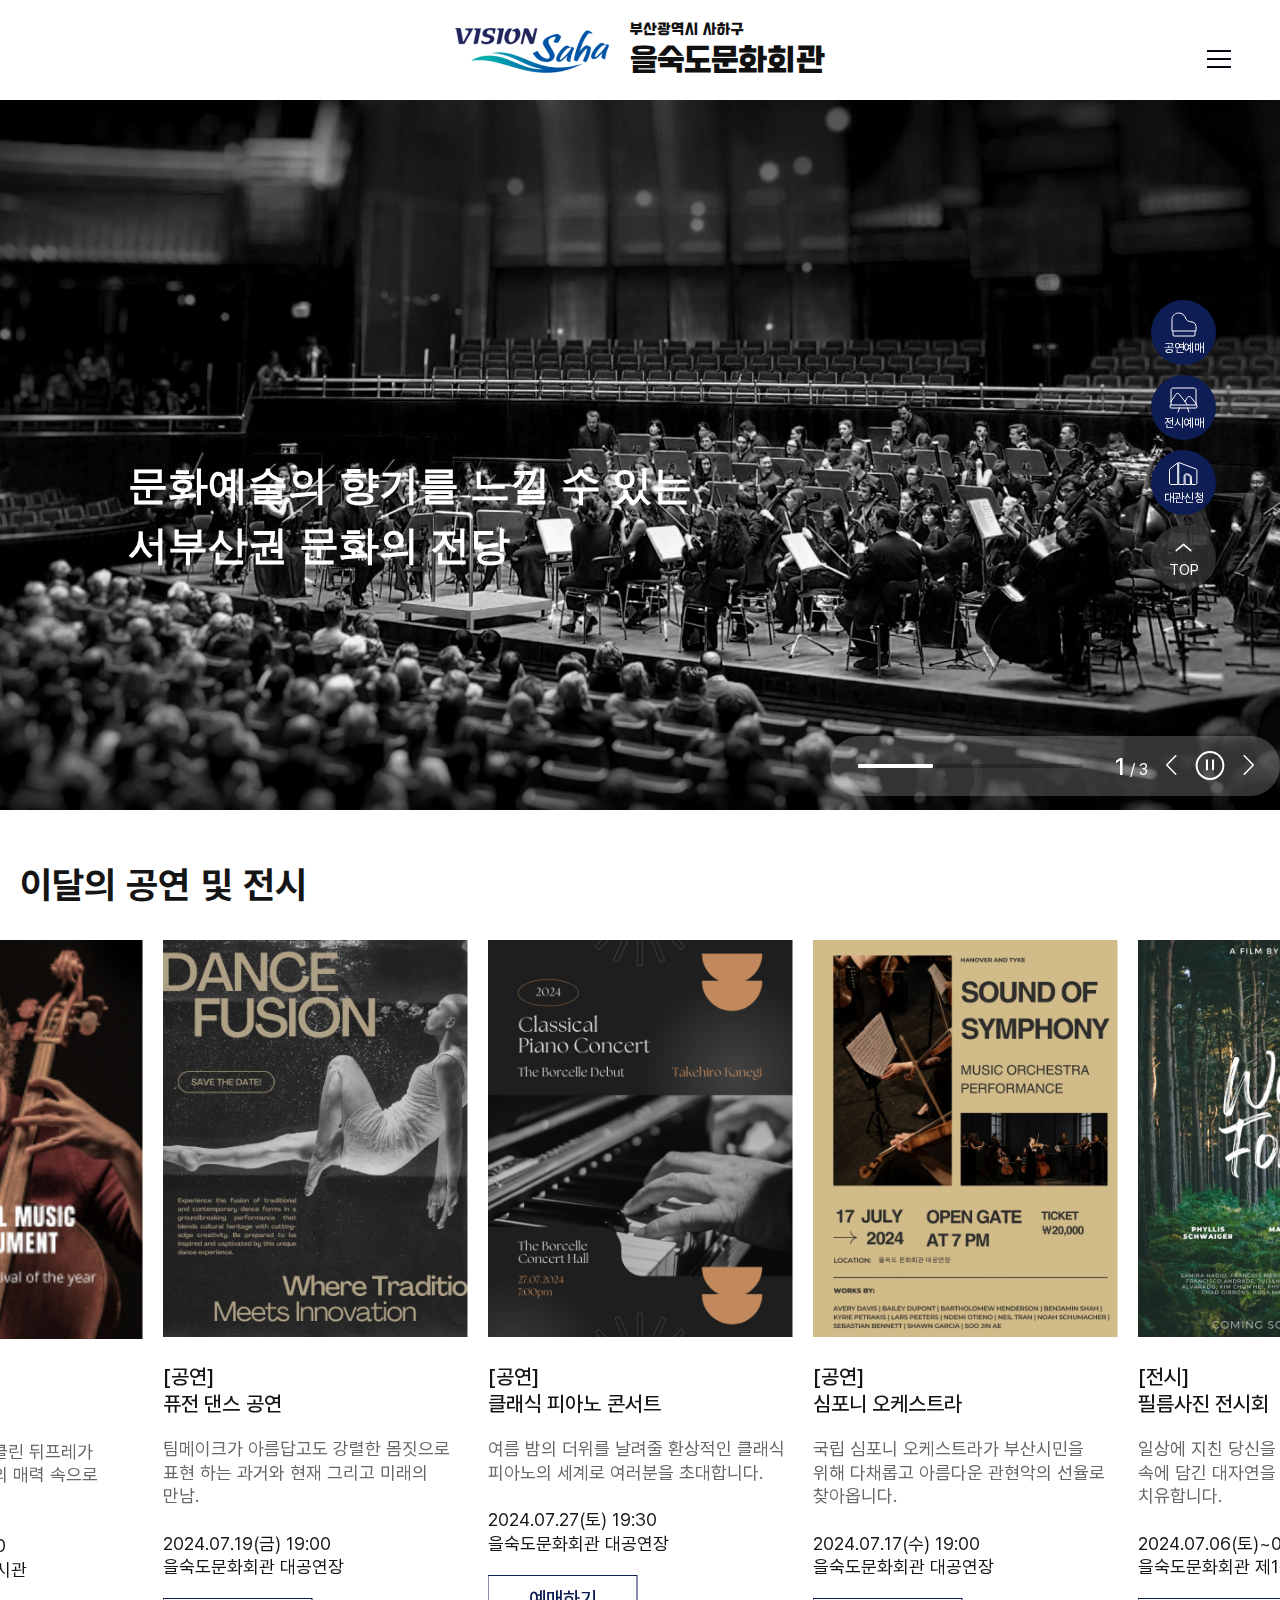
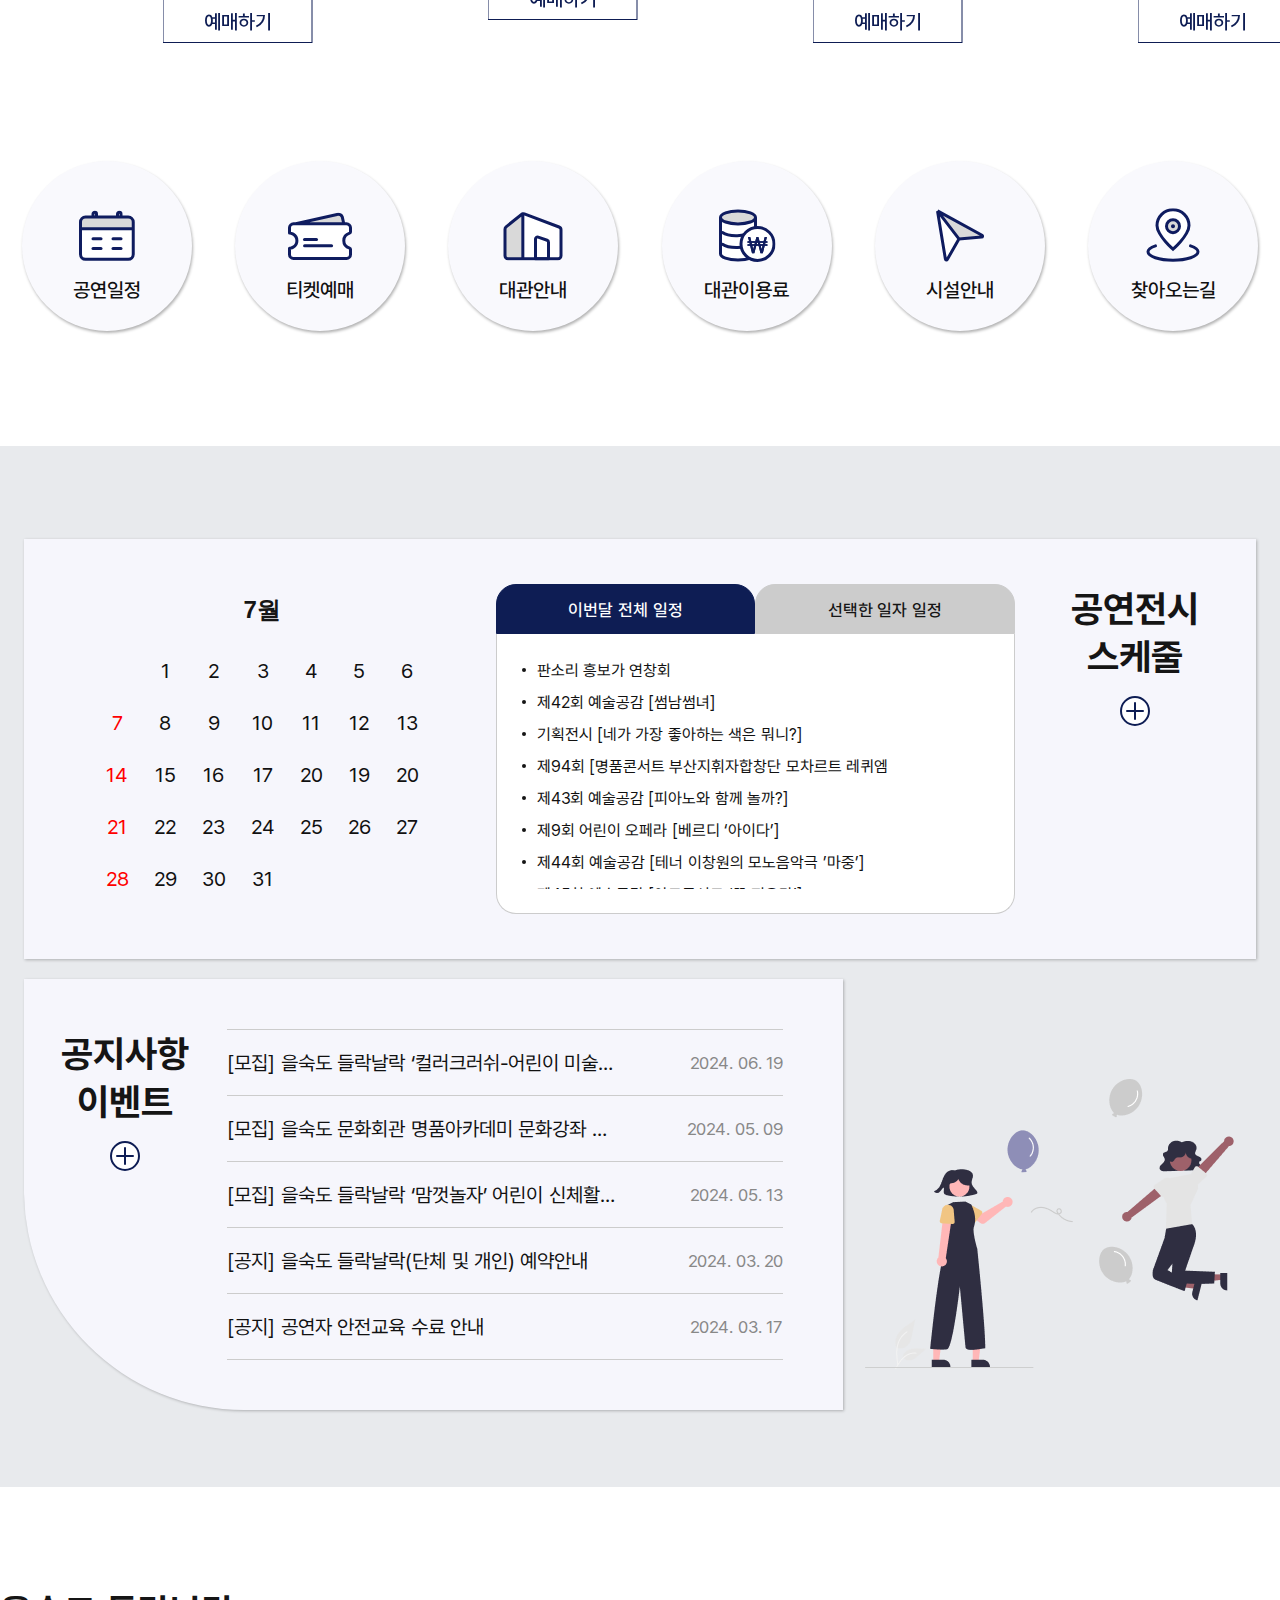
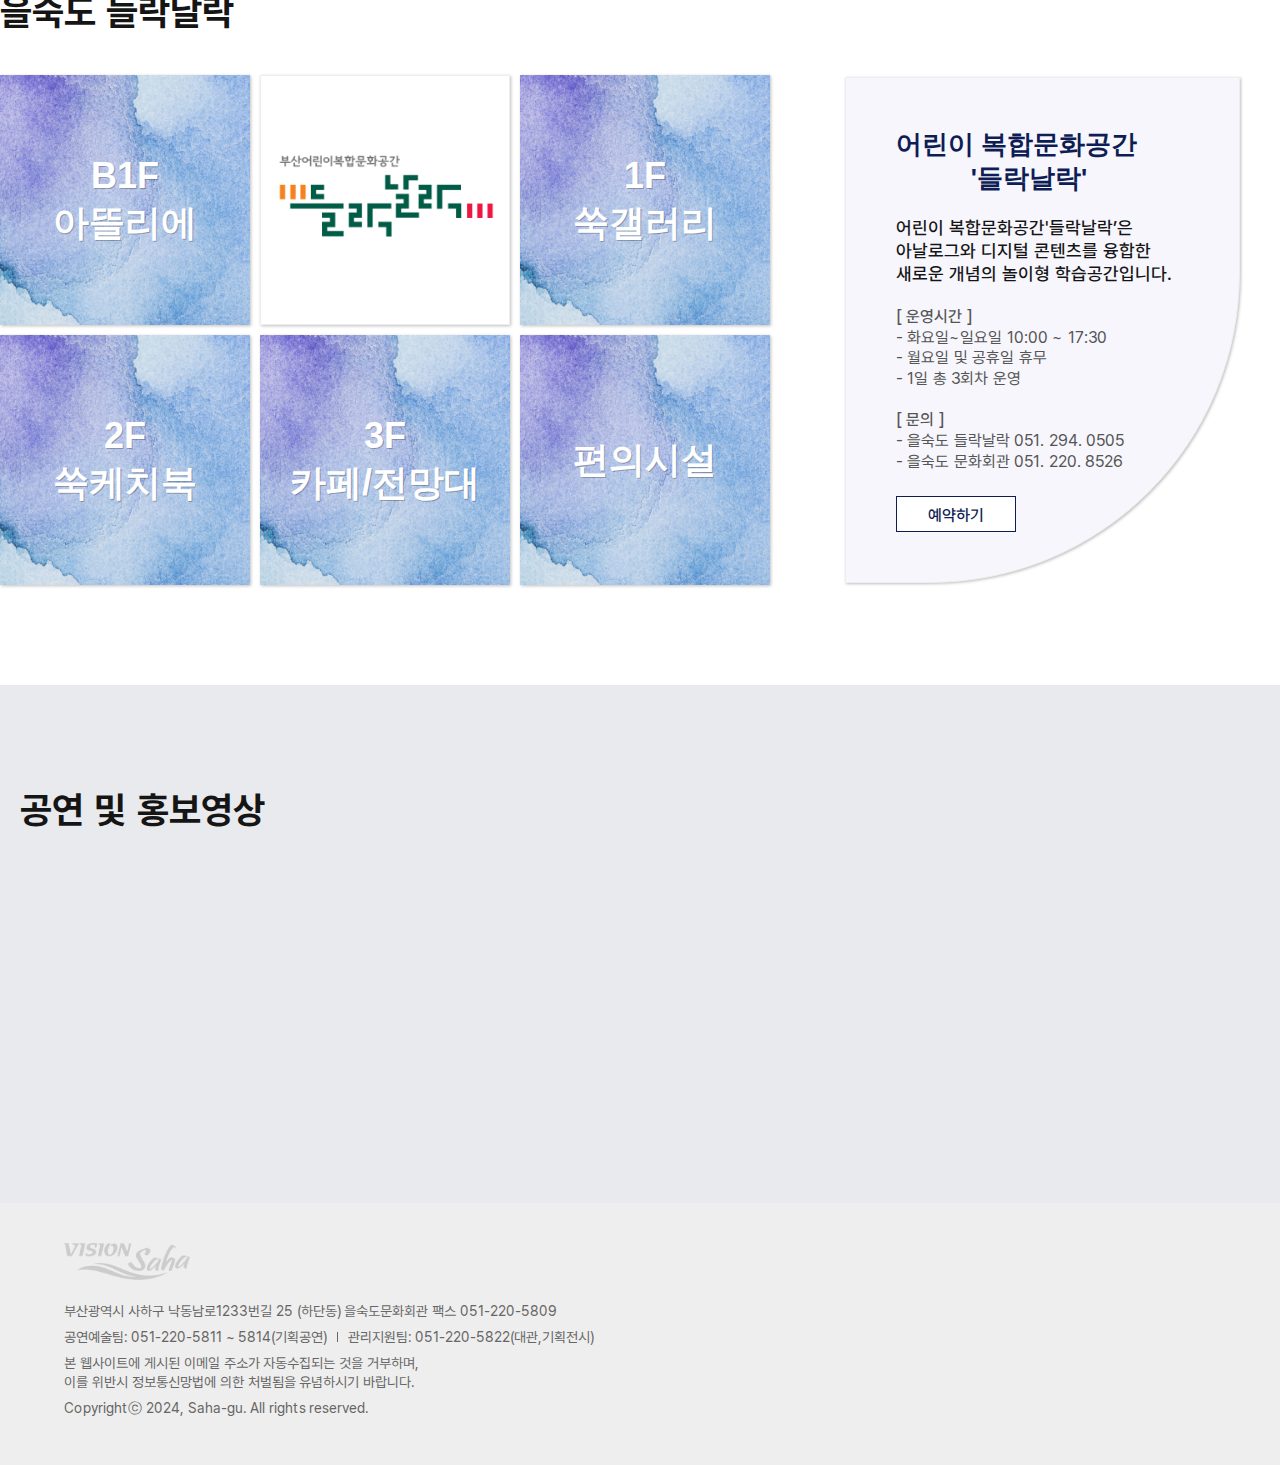
==== index.html @ 7d4955e2 "Add files via upload" ====
<!DOCTYPE html>
<html lang="ko">

<head>
  <meta charset="UTF-8">
  <meta name="viewport" content="width=device-width, initial-scale=1.0">
  <title>Document</title>

  <!-- font -->
  <link rel="stylesheet" href="css/font.css">
  <!--웹아이콘 -->
  <link rel="stylesheet" href="https://cdn.jsdelivr.net/npm/bootstrap-icons@1.11.3/font/bootstrap-icons.min.css">
  <!-- css -->
  <link rel="stylesheet" href="css/reset.css">
  <link rel="stylesheet" href="css/swiper-bundle.min.css">
  <link rel="stylesheet" href="css/common.css">
  <link rel="stylesheet" href="css/main.css">
  <!-- js -->
  <script defer src="js/jquery-3.7.1.min.js"></script>
  <script defer src="js/swiper-bundle.min.js"></script>
  <script defer src="js/main.js"></script>
</head>

<body>
  <div id="wrap">
    <!-- #header 시작 -->
    <header id="header">
      <div class="inner">
        <div class="header-top">
          <h1>
            <a href="#">
              <img src="img/common/logo_main.png" alt="로고">
              <span>부산광역시 사하구<b>을숙도문화회관</b></span>
            </a>
          </h1>
          <ol>
            <li><a href="#">검색</a></li>
            <li><a href="index.html">홈</a></li>
            <li><a href="#">전체메뉴</a></li>
          </ol>
        </div><!-- header-top -->
        <nav>
          <ul class="gnb">
            <li><a href="sub/greeting.html">문화회관소개</a>
              <ul class="depth2">
                <li><a href="sub/greeting.html">인사말</a></li>
                <li><a href="#">회관안내</a></li>
                <li><a href="#">시설안내</a></li>
                <li><a href="#">이용안내</a></li>
                <li><a href="#">찾아오시는길</a></li>
              </ul>
            </li>
            <li><a href="#">공연·전시 안내</a>
              <ul class="depth2">
                <li><a href="#">기획공연전시</a></li>
                <li><a href="#">대관공연전시</a></li>
                <li><a href="#">연간일정</a></li>
                <li><a href="#">공연관람 예절</a></li>
              </ul>
            </li>
            <li><a href="#">예매·예약하기</a>
              <ul class="depth2">
                <li><a href="#">공연 예매하기</a></li>
                <li><a href="#">전시 예약하기</a></li>
                <li><a href="#">예매안내</a></li>
                <li><a href="#">좌석 배치도</a></li>
              </ul>
            </li>
            <li><a href="sub/guide.html">대관안내</a>
              <ul class="depth2">
                <li><a href="sub/guide.html">대관안내</a></li>
                <li><a href="#">대관 사용료</a></li>
                <li><a href="#">대관신청</a></li>
              </ul>
            </li>
            <li><a href="#">열린공간</a>
              <ul class="depth2">
                <li><a href="#">공지사항</a></li>
                <li><a href="#">관람후기</a></li>
                <li><a href="#">공연알림 신청</a></li>
                <li><a href="#">자유게시판</a></li>
                <li><a href="#">도서</a></li>
              </ul>
            </li>
            <li><a href="#">을숙도 들락날락</a>
              <ul class="depth2">
                <li><a href="#">들락날락 소개</a></li>
                <li><a href="#">예약하기</a></li>
                <li><a href="#">이용안내</a></li>
              </ul>
            </li>
          </ul>

          <div class="mgnb_wrap"><!-- 모바일메뉴시작 -->
            <div class="mgnb_top"> 부산광역시 사하구<br><b>을숙도문화회관</b></div>
            <button class="mgnb_close">모바일메뉴 닫기</button>
            <div class="inner">
              
              <ul class="mgnb">
                <li class="active"><a href="#">문화회관소개</a> </li>
                <li><a href="#">공연·전시 안내</a></li>
                <li><a href="#">예매·예약하기</a></li>
                <li><a href="#">대관안내</a> </li>
                <li><a href="#">열린공간</a></li>
                <li><a href="#">을숙도 들락날락</a></li>
              </ul>
              <div class="mdepth2">
                <ul class="mdepth2_li1">
                  <li><a href="sub/greeting.html">인사말</a></li>
                  <li><a href="#">회관안내</a></li>
                  <li><a href="#">시설안내</a></li>
                  <li><a href="#">이용안내</a></li>
                  <li><a href="#">찾아오시는길</a></li>
                </ul>
                <ul class="mdepth2_li2">
                  <li><a href="#">기획공연전시</a></li>
                  <li><a href="#">대관공연전시</a></li>
                  <li><a href="#">연간일정</a></li>
                  <li><a href="#">공연관람 예절</a></li>
                </ul>
                <ul class="mdepth2_li3">
                  <li><a href="#">공연 예매하기</a></li>
                  <li><a href="#">전시 예약하기</a></li>
                  <li><a href="#">예매안내</a></li>
                  <li><a href="#">좌석 배치도</a></li>
                </ul>
                <ul class="mdepth2_li4">
                  <li><a href="sub/guide.html">대관안내</a></li>
                  <li><a href="#">대관 사용료</a></li>
                  <li><a href="#">대관신청</a></li>
                </ul>
                <ul class="mdepth2_li5">
                  <li><a href="#">공지사항</a></li>
                  <li><a href="#">관람후기</a></li>
                  <li><a href="#">공연알림 신청</a></li>
                  <li><a href="#">자유게시판</a></li>
                  <li><a href="#">도서</a></li>
                </ul>
                <ul class="mdepth2_li6">
                  <li><a href="#">들락날락 소개</a></li>
                  <li><a href="#">예약하기</a></li>
                  <li><a href="#">이용안내</a></li>
                </ul>
              </div><!-- mdepth2 -->
            </div><!-- inner -->
          </div><!-- mgnb_wrap -->
        </nav>
        <button class="ham">모바일 메뉴보기</button>
      </div><!-- inner -->
    </header>
    <div class="mgnb_dimmed"></div>

    <!-- #main 시작 -->
    <main id="main">
      <!-- section01 시작 -->
      <section class="main_banner">
        <div class="swiper mb">
          <ul class="swiper-wrapper">
            <li class="swiper-slide"><img src="img/main/m_banner01.jpg" alt="메인배너1">
            </li>
            <li class="swiper-slide"><img src="img/main/m_banner02.jpg" alt="메인배너2">
            </li>
            <li class="swiper-slide"><img src="img/main/m_banner03.jpg" alt="메인배너3">
            </li>
          </ul>
        </div><!-- swiper mb -->
        <p>문화예술의 향기를 느낄 수 있는<br>
          서부산권 문화의 전당</p>


        <div class="mb_control">
          <div class="swiper-pagination-progressbar"></div>
          <div class="swiper-pagination"></div>
          <div class="swiper-button-prev"></div>
          <img class="btn_play" src="img/main/ico_play.svg" alt="재생">
          <img class="btn_pause" src="img/main/ico_pause.svg" alt="일시정지">
          <div class="swiper-button-next"></div>
        </div>
        <div class="swiper-pagination-bullets"></div>
      </section><!-- section01 끝. -->

      <!-- section02 시작 -->
      <section class="poster">

        <h2>7월</h2>
        
        <div class="swiper po_list">
          <ul class="swiper-wrapper">
            <li class="swiper-slide">
              <img src="img/main/poster01.jpg" alt="포스터01">
              <h4>[공연]<br> 클래식 피아노 콘서트</h4>
              <p class="txt">여름 밤의 더위를 날려줄 환상적인 클래식<br>
                피아노의 세계로 여러분을 초대합니다.</p>
              <p class="date"><i>일자 :</i> 2024.07.27(토) 19:30<br>
                <i>장소 :</i> 을숙도문화회관 대공연장
              </p>
              <a href="#">예매하기</a>
            </li>
            <li class="swiper-slide">
              <img src="img/main/poster02.jpg" alt="포스터02">
              <h4>[공연]<br> 심포니 오케스트라 </h4>
              <p class="txt">국립 심포니 오케스트라가 부산시민을 위해<br>
                다채롭고 아름다운 관현악의 선율로 찾아옵니다. </p>
              <p class="date"><i>일자 :</i> 2024.07.17(수) 19:00<br>
                <i>장소 :</i> 을숙도문화회관 대공연장
              </p>
              <a href="#">예매하기</a>
            </li>
            <li class="swiper-slide">
              <img src="img/main/poster03.jpg" alt="포스터03">
              <h4>[전시]<br> 필름사진 전시회 </h4>
              <p class="txt">일상에 지친 당신을 위한 힐링의 시간 필름 속에<br> 담긴 대자연을 바라보며 나를 치유합니다.</p>
              <p class="date"><i>일자 :</i> 2024.07.06(토)~09(화)<br>
                <i>장소 :</i> 을숙도문화회관 제1전시관
              </p>
              <a href="#">예매하기</a>
            </li>
            <li class="swiper-slide">
              <img src="img/main/poster04.jpg" alt="포스터04">
              <h4>[공연]<br> 첼로 단독 연주회 </h4>
              <p class="txt">세계적인 첼리스트 자클린 뒤프레가 보여주는<br>
                중후한 첼로의 매력 속으로 당신을 초대합니다.</p>
              <p class="date"><i>일자 :</i> 2024.07.14(금) 14:00<br>
                <i>장소 :</i> 을숙도문화회관 제1전시관
              </p>
              <a href="#">예매하기</a>
            </li>
            <li class="swiper-slide">
              <img src="img/main/poster05.jpg" alt="포스터05">
              <h4>[공연]<br> 퓨전 댄스 공연 </h4>
              <p class="txt">팀메이크가 아름답고도 강렬한 몸짓으로 표현<br>
                하는 과거와 현재 그리고 미래의 만남. </p>
              <p class="date"><i>일자 :</i> 2024.07.19(금) 19:00<br>
                <i>장소 :</i> 을숙도문화회관 대공연장
              </p>
              <a href="#">예매하기</a>
            </li>

          </ul>
        </div>
        <div class="mo_tit">이달의 공연 및 전시</div>
      </section><!-- section02 끝. -->

      <!-- section03 시작 -->
      <section class="quick">
        <div class="inner">
          <ul>
            <li><a href="#"><img src="img/main/ico_schedule.svg" alt="공연일정">공연일정</a></li>
            <li><a href="#"><img src="img/main/ico_ticket.svg" alt="티켓예매">티켓예매</a></li>
            <li><a href="#"><img src="img/main/ico_rental.svg" alt="대관안내">대관안내</a></li>
            <li><a href="#"><img src="img/main/ico_fee.svg" alt="대관이용료">대관이용료</a></li>
            <li><a href="#"><img src="img/main/ico_guide.svg" alt="시설안내">시설안내</a></li>
            <li><a href="#"><img src="img/main/ico_route.svg" alt="찾아오는길">찾아오는길</a></li>
          </ul>
        </div>
      </section><!-- section03 끝. -->

      <!-- section04 시작 -->
      <section class="schedule">
        <div class="inner">

          <!-- left -->
          <div class="left">
            <p>사람과 자연 그리고<br>문화가 함께하는<br><i>을숙도 문화회관</i>
            </p>
          </div>
          <!-- right -->
          <div class="right">
            <!-- 1 -->
            <div class="calendar">
              <dl>
                <dt>7월</dt>
                <div>
                  <dd>
                    <a href="#">7</a>
                    <a href="#">14</a>
                    <a href="#">21</a>
                    <a href="#">28</a>
                  </dd>
                  <dd>
                    <a href="#">1</a>
                    <a href="#">8</a>
                    <a href="#">15</a>
                    <a href="#">22</a>
                    <a href="#">29</a>
                  </dd>
                  <dd>
                    <a href="#">2</a>
                    <a href="#">9</a>
                    <a href="#">16</a>
                    <a href="#">23</a>
                    <a href="#">30</a>
                  </dd>
                  <dd>
                    <a href="#">3</a>
                    <a href="#">10</a>
                    <a href="#">17</a>
                    <a href="#">24</a>
                    <a href="#">31</a>
                  </dd>
                  <dd>
                    <a href="#">4</a>
                    <a href="#">11</a>
                    <a href="#">20</a>
                    <a href="#">25</a>
                  </dd>
                  <dd>
                    <a href="#">5</a>
                    <a href="#">12</a>
                    <a href="#">19</a>
                    <a href="#">26</a>
                  </dd>
                  <dd>
                    <a href="#">6</a>
                    <a href="#">13</a>
                    <a href="#">20</a>
                    <a href="#">27</a>
                  </dd>
                </div>
              </dl>
            </div><!-- calendar -->

            <!-- 2 -->
            <div class="perform_list">
              <ul class="list_tit">
                <li class="all_tit active">이번달 전체 일정</li>
                <li class="select_tit">선택한 일자 일정</li>
              </ul>

              <div class="list_content">
                <ul class="scrollbox">
                  <li class="all_content content">
                    <ul>
                      <li><a href="#">판소리 흥보가 연창회</a></li>
                      <li><a href="#">제42회 예술공감 [썸남썸녀]</a></li>
                      <li><a href="#">기획전시 [네가 가장 좋아하는 색은 뭐니?]</a></li>
                      <li><a href="#">제94회 [명품콘서트 부산지휘자합창단 모차르트 레퀴엠</a></li>
                      <li><a href="#">제43회 예술공감 [피아노와 함께 놀까?]</a></li>
                      <li><a href="#">제9회 어린이 오페라 [베르디 ‘아이다’]</a></li>
                      <li><a href="#">제44회 예술공감 [테너 이창원의 모노음악극 ’마중’]</a></li>
                      <li><a href="#">제45회 예술공감 [아트콘서트 ‘꽃 피우다’]</a></li>
                      <li><a href="#">제27회 굿모닝콘서트 [카타오라리사 교수의 고토 아리랑</a></li>
                    </ul>
                  </li><!-- all_content -->
                  <li class="select_content content">
                    <ul>
                      <li><a href="#">기획전시 [네가 가장 좋아하는 색은 뭐니?]</a></li>
                      <li><a href="#">기획전시 [네가 가장 좋아하는 색은 뭐니?]</a></li>
                      <li><a href="#">기획전시 [네가 가장 좋아하는 색은 뭐니?]</a></li>
                    </ul>
                  </li><!-- select_content -->
                </ul><!-- list_content -->
              </div>

            </div><!-- perform_list -->

            <!-- 3 -->
            <div class="sch_tit">
              <h2>공연전시<br>스케줄</h2>
              <div class="more"><a href="#">더보기</a></div>
            </div><!-- sch_tit -->
          </div>

          <div class="mo_tit">
            <h2>공연전시 스케줄</h2>
            <div class="more"><a href="#">더보기</a></div>
          </div>
        </div><!-- inner -->
      </section><!-- section04. 끝 -->




      <!-- section05 시작 -->
      <section class="notice">
        <div class="inner">
          <!-- left -->
          <div class="nt_left">
            <div class="nt_tit">
              <h2>공지사항<br>이벤트</h2>
              <div class="more"><a href="#">더보기</a></div>
            </div><!-- nt_tit -->

            <div class="nt_list">
              <ul>
                <li><a href="#">
                    <span>[모집] 을숙도 들락날락 ‘컬러크러쉬-어린이 미술 체험 프로그램' 참가자 모집</span>
                    <em>2024. 06. 19</em>
                  </a></li>
                <li><a href="#">
                    <span> [모집] 을숙도 문화회관 명품아카데미 문화강좌 2분기 수강생 모집 수강생 모집</span>
                    <em>2024. 05. 09</em>
                  </a></li>
                <li><a href="#">
                    <span>[모집] 을숙도 들락날락 ‘맘껏놀자’ 어린이 신체활동 참가자 모집 </span>
                    <em>2024. 05. 13</em>
                  </a></li>
                <li><a href="#">
                    <span>[공지] 을숙도 들락날락(단체 및 개인) 예약안내</span>
                    <em>2024. 03. 20</em>
                  </a></li>
                <li><a href="#">
                    <span>[공지] 공연자 안전교육 수료 안내</span><em>2024. 03. 17</em>
                  </a></li>
              </ul>
            </div><!-- nt_list -->
          </div><!-- nt_left -->

          <!-- rigth -->
          <div class="nt_right"></div><!-- nt_right-->

          <div class="mo_tit">
            <h2>공지사항 이벤트</h2>
            <div class="more"><a href="#">더보기</a></div>
          </div>
        </div><!-- inner -->
      </section><!-- section05 끝. -->



      <!-- section06 시작 -->
      <section class="dlnl">
        <div class="inner">
          <h2>을숙도 들락날락</h2>
          <div>
            <article class="dlnl_left">
              <div class="dlnl_b1f facility">
                <a href="#">
                  <div class="cover">B1F <br>아뜰리에</div>
                  <dl>
                    <dt>B1F <br>아뜰리에 </dt>
                    <dd><i>[ 인터렉티브존 ]</i><br>
                      어린이 예술가 / 셀피드로잉 / 팡팡 볼풀장<br>
                      레인보우 큐브 / 자이언트 컬러링</dd>
                    <dd><i>[ 쑥쑥도서관 ]</i></dd>
                    <dd><i>[ 쑥쑥랜드 ]</i></dd>
                  </dl>
                </a>
              </div>
              <div class="dlnl_logo facility">
                <a href="#">
                  <img src="img/main/deullagnallag_logo.png" alt="들락날락">
                </a>
              </div>
              <div class="dlnl_1f facility">
                <a href="#">
                  <div class="cover">1F <br>쑥갤러리</div>
                  <dl>
                    <dt>1F <br>쑥갤러리</dt>
                    <dd><i>[ 임팩트존 ]</i><br>
                      큐브 조형물</dd>
                    <dd><i>[ 갤러리 ]</i><br>
                      전시관1 / 전시관2 / 전시관3</dd>
                  </dl>
                </a>
              </div>
              <div class="dlnl_2f facility">
                <a href="#">
                  <div class="cover">2F <br>쑥케치북</div>
                  <dl>
                    <dt>2F <br>쑥케치북</dt>
                    <dd><i>[ 낙서자유구역 ]</i><br>
                      드림윌 컬러링 / 드림캔버스 / 부욱부욱</dd>
                  </dl>
                </a>
              </div>
              <div class="dlnl_3f facility">
                <a href="#">
                  <div class="cover">3F <br>카페/전망대</div>
                  <dl>
                    <dt>3F <br>카페/전망대</dt>
                    <dd></dd>
                  </dl>
                </a>
              </div>
              <div class="dlnl_conv facility">
                <a href="#">
                  <div class="cover">편의시설</div>
                  <dl>
                    <dt>편의시설</dt>
                    <dd>가족휴게실(수유실, 기저귀갈이대)<br>
                      화장실, 유모차 보관소,<br>
                      장애인시설, 외부 엘리베이터</dd>
                  </dl>
                </a>
              </div>
            </article><!-- dlnl_left -->

            <article class="dlnl_right">
              <div class="dlnl_tit">
                <h4>어린이 복합문화공간<br><span>'들락날락'</span></h4>
                <p><i>어린이 복합문화공간</i>'들락날락’은<br>
                  아날로그와 디지털 콘텐츠를 융합한<br>
                  새로운 개념의 놀이형 학습공간입니다.
                </p>
              </div>
              <div class="dlnl_info">
                <dl>
                  <dt>[ 운영시간 ]</dt>
                  <dd>- 화요일~일요일 10:00 ~ 17:30<br>
                    - 월요일 및 공휴일 휴무<br>
                    - 1일 총 3회차 운영</dd>
                </dl>
                <dl>
                  <dt>[ 문의 ]</dt>
                  <dd>
                    - 을숙도 들락날락 <a href="tel:051-294-0505"> 051. 294. 0505</a><br>
                    - 을숙도 문화회관 <a href="tel:051-220-8526"> 051. 220. 8526</a>
                  </dd>
                </dl>
              </div><!-- dlnl_info -->
              <a href="#" class="reserve">예약하기</a>
            </article><!-- dlnl_right -->
          </div><!-- content -->
        </div><!-- inner -->
      </section><!-- section06끝. -->


      <!-- sectuib07 시작 -->
      <section class="promotion">
        <div class="inner">
          <h2>공연 및 홍보영상</h2>
          <div class="swiper video">
            <ul class="swiper-wrapper">
              <li class="swiper-slide">
                <iframe width="560" height="315" src="https://www.youtube.com/embed/gZkT-MfvMbA?si=0cVtn40eW042C3GB"
                  title="YouTube video player" frameborder="0"
                  allow="accelerometer; autoplay; clipboard-write; encrypted-media; gyroscope; picture-in-picture; web-share"
                  referrerpolicy="strict-origin-when-cross-origin" allowfullscreen></iframe>
              </li>
              <li class="swiper-slide">
                <iframe width="560" height="315" src="https://www.youtube.com/embed/7g4kpx3QAN0?si=LMv86OndKLYG5tlw"
                  title="YouTube video player" frameborder="0"
                  allow="accelerometer; autoplay; clipboard-write; encrypted-media; gyroscope; picture-in-picture; web-share"
                  referrerpolicy="strict-origin-when-cross-origin" allowfullscreen></iframe>
              </li>
              <li class="swiper-slide">
                <iframe width="560" height="315" src="https://www.youtube.com/embed/bv7XbIyusC4?si=yhxW9TnoKuMz2IZZ"
                  title="YouTube video player" frameborder="0"
                  allow="accelerometer; autoplay; clipboard-write; encrypted-media; gyroscope; picture-in-picture; web-share"
                  referrerpolicy="strict-origin-when-cross-origin" allowfullscreen></iframe>
              </li>
              <li class="swiper-slide">
                <iframe width="560" height="315" src="https://www.youtube.com/embed/rp14A7UqFJ4?si=5dAWVbILgqMuuapk"
                  title="YouTube video player" frameborder="0"
                  allow="accelerometer; autoplay; clipboard-write; encrypted-media; gyroscope; picture-in-picture; web-share"
                  referrerpolicy="strict-origin-when-cross-origin" allowfullscreen></iframe>
              </li>
              <li class="swiper-slide">
                <iframe width="560" height="315" src="https://www.youtube.com/embed/g6poxLfB5Io?si=0CHRFc80ryRIkpQ7"
                  title="YouTube video player" frameborder="0"
                  allow="accelerometer; autoplay; clipboard-write; encrypted-media; gyroscope; picture-in-picture; web-share"
                  referrerpolicy="strict-origin-when-cross-origin" allowfullscreen></iframe>
              </li>
              <li class="swiper-slide">
                <iframe width="560" height="315" src="https://www.youtube.com/embed/gZkT-MfvMbA?si=0cVtn40eW042C3GB"
                  title="YouTube video player" frameborder="0"
                  allow="accelerometer; autoplay; clipboard-write; encrypted-media; gyroscope; picture-in-picture; web-share"
                  referrerpolicy="strict-origin-when-cross-origin" allowfullscreen></iframe>
              </li>
              <li class="swiper-slide">
                <iframe width="560" height="315" src="https://www.youtube.com/embed/7g4kpx3QAN0?si=LMv86OndKLYG5tlw"
                  title="YouTube video player" frameborder="0"
                  allow="accelerometer; autoplay; clipboard-write; encrypted-media; gyroscope; picture-in-picture; web-share"
                  referrerpolicy="strict-origin-when-cross-origin" allowfullscreen></iframe>
              </li>
              <li class="swiper-slide">
                <iframe width="560" height="315" src="https://www.youtube.com/embed/bv7XbIyusC4?si=yhxW9TnoKuMz2IZZ"
                  title="YouTube video player" frameborder="0"
                  allow="accelerometer; autoplay; clipboard-write; encrypted-media; gyroscope; picture-in-picture; web-share"
                  referrerpolicy="strict-origin-when-cross-origin" allowfullscreen></iframe>
              </li>
              <li class="swiper-slide">
                <iframe width="560" height="315" src="https://www.youtube.com/embed/rp14A7UqFJ4?si=5dAWVbILgqMuuapk"
                  title="YouTube video player" frameborder="0"
                  allow="accelerometer; autoplay; clipboard-write; encrypted-media; gyroscope; picture-in-picture; web-share"
                  referrerpolicy="strict-origin-when-cross-origin" allowfullscreen></iframe>
              </li>
              <li class="swiper-slide">
                <iframe width="560" height="315" src="https://www.youtube.com/embed/g6poxLfB5Io?si=0CHRFc80ryRIkpQ7"
                  title="YouTube video player" frameborder="0"
                  allow="accelerometer; autoplay; clipboard-write; encrypted-media; gyroscope; picture-in-picture; web-share"
                  referrerpolicy="strict-origin-when-cross-origin" allowfullscreen></iframe>
              </li>
            </ul>
          </div><!-- swiper video -->
        </div><!-- inner -->
      </section><!-- section07 끝. -->
    </main>

    <!-- footer -->
    <footer id="footer">
      <div class="inner">
        <img src="img/common/logo_f.png" alt="푸터로고">
        <address>부산광역시 사하구 낙동남로1233번길 25 (하단동)<br> 을숙도문화회관 팩스 051-220-5809</address>
        <p>공연예술팀: <a href="tel:051-220-5811 ">051-220-5811 ~ 5814</a>(기획공연)<br><span>관리지원팀: <a href="tel:051-220-5822">
          051-220-5822</a>(대관,기획전시)</span></p>
        <p>본 웹사이트에 게시된 이메일 주소가 자동수집되는 것을 거부하며,<br> 이를 위반시 정보통신망법에 의한 처벌됨을 유념하시기 바랍니다.</p>
        <p>Copyrightⓒ 2024, Saha-gu. All rights reserved.</p>
      </div>
    </footer>

    <!-- quick -->
    <div class="quick_menu">
      <ul>
        <li><a href="#">공연예매</a></li>
        <li><a href="#">전시예매</a></li>
        <li><a href="#">대관신청</a></li>
        <li><a href="#">TOP</a></li>
      </ul>
    </div>
  </div>
</body>

</html>
---- css/font.css ----
/* 프리텐다드 */

@font-face {
    font-family: 'Pretendard';
    src: url('../font/Pretendard-Thin.woff2') format('woff2'),
        url('../font/Pretendard-Thin.woff') format('woff');
    font-weight: 100;
    font-style: normal;
    font-display: swap;
}

@font-face {
    font-family: 'Pretendard';
    src: url('../font/Pretendard-ExtraLight.woff2') format('woff2'),
        url('../font/Pretendard-ExtraLight.woff') format('woff');
    font-weight: 200;
    font-style: normal;
    font-display: swap;
}

@font-face {
    font-family: 'Pretendard';
    src: url('../font/Pretendard-Light.woff2') format('woff2'),
        url('../font/Pretendard-Light.woff') format('woff');
    font-weight: 300;
    font-style: normal;
    font-display: swap;
}

@font-face {
    font-family: 'Pretendard';
    src: url('../font/Pretendard-Regular.woff2') format('woff2'),
        url('../font/Pretendard-Regular.woff') format('woff');
    font-weight: 400;
    font-style: normal;
    font-display: swap;
}

@font-face {
    font-family: 'Pretendard';
    src: url('../font/Pretendard-Medium.woff2') format('woff2'),
        url('../font/Pretendard-Medium.woff') format('woff');
    font-weight: 500;
    font-style: normal;
    font-display: swap;
}

@font-face {
    font-family: 'Pretendard';
    src: url('Pretendard-SemiBold.woff2') format('woff2'),
        url('Pretendard-SemiBold.woff') format('woff');
    font-weight: 600;
    font-style: normal;
    font-display: swap;
}

@font-face {
    font-family: 'Pretendard';
    src: url('../font/Pretendard-Bold.woff2') format('woff2'),
        url('../font/Pretendard-Bold.woff') format('woff');
    font-weight: 700;
    font-style: normal;
    font-display: swap;
}

@font-face {
    font-family: 'Pretendard';
    src: url('../font/Pretendard-ExtraBold.woff2') format('woff2'),
        url('../font/Pretendard-ExtraBold.woff') format('woff');
    font-weight: 800;
    font-style: normal;
    font-display: swap;
}

@font-face {
    font-family: 'Pretendard';
    src: url('../font/Pretendard-Black.woff2') format('woff2'),
        url('../font/Pretendard-Black.woff') format('woff');
    font-weight: 900;
    font-style: normal;
    font-display: swap;
}


/* 카페24아네모네 */

@font-face {
    font-family: 'Ohsqare';
    src: url('../font/Cafe24Ohsquare-v2.0.woff2') format('woff2'),
        url('../font/Cafe24Ohsquare-v2.0.woff') format('woff');
    font-weight: 400;
    font-style: normal;
    font-display: swap;
}
---- css/common.css ----
@charset "utf-8";


body{font-family: 'Pretendard', sans-serif; font-size: 1.6rem; line-height: 1.3; color: #151515;
max-width: 100%; overflow-x: hidden;}
:root{--font-color:#151515; --main-color:#0e1d54; --bg-color:#e8eaed; --quickbg-color:#f9f9fd;
--main-font:'Pretendard', sans-serif;  --sub-font:'Ohsqare', sans-serif; }
.inner{max-width: 1440px; margin: 0 auto;}


/* #header-top*/

#header .header-top{height: 130px; display: flex; flex-wrap: wrap; align-items: center; justify-content: center; position: relative;}
.header-top h1{font-family: var(--sub-font); font-size:1.5rem; position: absolute;left: 50%; transform: translateX(-50%);}
.header-top h1 a{display: flex; justify-content: center; align-items: center; gap: 20px;}
.header-top h1 b{text-wrap: nowrap;}
.header-top h1 b{display: block; font-size: 3.2rem;}
.header-top ol {display: flex; justify-content: center; gap: 22px; font-size: 0; position: absolute; right: 20px;} 
.header-top ol li{cursor: pointer;}
.header-top ol li:first-child{width: 22px; height: 22px; background:url(../img/common/ico_search.svg) no-repeat center;}
.header-top ol li:nth-child(2){width: 22px; height: 22px; background:url(../img/common/ico_home.svg) no-repeat center;}
.header-top ol li:last-child {width: 22px; height: 22px; background:url(../img/common/ico_allmenu.svg) no-repeat center;}

  
/* #header-nav */
#header{ z-index: 1000;}
#header nav .gnb{display: flex; justify-content: center; z-index: 1000; box-sizing: border-box;}
#header nav .gnb > li{position: relative;}
#header nav .gnb > li > a{display: block; padding: 24px 48px; font-size: 2.4rem; font-weight: 500; border-bottom: 7px solid #fff;}
#header nav .gnb > li:hover > a{ color: var(--main-color); border-bottom: 7px solid var(--main-color); font-weight: 600;
}
.gnb .depth2{width: 100%; position: absolute; left: 0; top: 0;  
   top: 100%;  text-align: center; z-index: 100; display: none; }
.gnb .depth2 a{display: block; padding: 10px; font-size: 2.0rem; transition: all 0.5s; color: var(--main-color); background: rgba(255,255,255,0.7);}
.gnb .depth2 a:hover{ font-weight: 500; color: #fff; background: rgba(14,29,84,0.3);}
#header .ham{width: 45px; height: 45px; background: url(../img/common/ham.svg) no-repeat center; font-size: 0; position: absolute; 
top: 4%;  right: 3%; display: none; cursor: pointer;}


@media(max-width:1320px){ 
  #header .header-top{height: 100px;}
  #header nav .gnb{display: none;}
  #header .ham{display: block;}
  .header-top ol{display: none;}
}

@media(max-width:800px){
  #header .header-top{height: 70px;}
  #header .ham{top: 12px;  transform: scale(0.9);}
  .header-top h1 a{font-size: 1.6rem;}
  .header-top h1 a img{width: 120px;}
  .header-top h1 b{font-size: 2.6rem;}
}
@media(max-width:550px){
  .header-top h1 a{font-size: 1.2rem; gap: 10px;}
  .header-top h1 b{font-size: 2.0rem;}
  .header-top h1 a img{width: 80px;}
}

/* 모바일 메뉴 */
.mgnb_wrap{position: fixed; right: 0; top: 0;width: 468px;height: 100%;background: var(--bg-color);z-index: 1100; }
.mgnb_wrap .inner{display: flex; }
.mgnb_top{height: 50px; font-family: var(--sub-font); font-size: 1.0rem; text-align: center;padding-top: 10px; background: #fff; }
.mgnb_close{ width:14px; background:  url(../img/main/ham_close.svg) no-repeat center; color: transparent; position: absolute; top: -35px; right: 10px; cursor: pointer;}
.mgnb_top b{font-size: 1.8rem;}
.mgnb>li{width: 208px; background-color: var(--main-color);}
.mgnb>li>a{display: block; padding:20px 20px; font-size: 1.7rem; font-weight: 500; color: #fff; text-align: center; border-bottom: 1px solid var(--bg-color);}
.mgnb>li.active {background-color: var(--bg-color);}
.mgnb>li.active a{color: var(--main-color); font-weight: 600;}
.mdepth2 {padding-top: 15px; width: 260px;}
.mdepth2 li a{display: block; text-align: center; font-size: 1.6rem; padding: 15px 20px;}
.mdepth2 li a:hover{color: var(--main-color);font-weight: 500;}
.mgnb_dimmed{width: 100%; height: 100%; position: fixed; left: 0; top: 0; background: rgba(0,0,0,0.6); z-index: 1010;}


@media(max-width:500px){
  .mgnb_wrap{width: 330px;}
  .mgnb>li{width: 150px; }
  .mgnb>li>a{font-size: 1.6rem;}
  .mdepth2{width: 180px;}
  .mdepth2 li a{font-size: 1.5rem;}
}





/* footer */
#footer{background: #eee; padding: 40px 5%;}
#footer img{width: 126px; padding-bottom: 22px;}
#footer address{font-size: 1.4rem; margin-bottom: 8px; color: #666;}
#footer address br{display: none;}
#footer p{font-size: 1.4rem; margin-bottom: 8px; color: #666; word-break: keep-all;}
#footer .inner p:nth-child(3) br{display: none;}
#footer p a{display: inline-block; font-size: 1.4rem; color: #666;}
#footer p span::before{display: inline-block; content: ''; width: 1px ; height: 10px; background: #666; left: 0; top: 0; margin: 0 10px;}


@media(max-width:600px){
  #footer img{text-align: center;}
  #footer address{font-size: 1.2rem}
  #footer p {font-size: 1.2rem; text-align: left;}
  #footer p a{font-size: 1.2rem;}
  #footer address br{display: block;}
  #footer .inner p:first-of-type br{display: block;}
  #footer p span::before{display: none;}
}
---- css/main.css ----
@charset "utf-8";

/* main */
/* section01 - main_banner*/
.main_banner{ position: relative;}
.main_banner li{height: 710px; } 
.main_banner > p{ color: #fff; font-weight: 600; font-size: 4.0rem; 
position: absolute; left: 10%; top: 50%; z-index: 1000;line-height: 1.5;}
.main_banner li img{width: 100%; height: 710px; object-fit: cover; }
.main_banner .mb_control{width: 450px; height: 60px; border-radius: 60px; background: rgba(255,255,255,0.2); position: absolute; right: 0; bottom: 2%; z-index: 10; display: flex; justify-content: flex-end; align-items: center; padding: 0 18px; gap: 10px;}

.main_banner .swiper-pagination{width: auto; position: static; color: #fff; }
.main_banner .swiper-pagination-current{font-size: 2.4rem; font-weight: 500; color: #fff;}
.main_banner .swiper-pagination-total{font-size: 1.6rem; font-weight: 400; color: #fff;}
.main_banner .swiper-button-prev{margin: 0; color: transparent; background: url(../img/main/btn_prev.svg) no-repeat center; position: static;}
.main_banner .swiper-button-next{margin: 0; color: transparent; background:  url(../img/main/btn_next.svg) no-repeat center; position: static}
.main_banner .btn_play, .btn_pause{ width: 30px; color: #fff; cursor: pointer;}
.main_banner .swiper-pagination-progressbar{width: 50%; left: 28px; top: 28px; border-radius: 5px;}
.main_banner .swiper-pagination-progressbar-fill{background: #fff; border-radius: 5px;}

.main_banner .swiper-pagination-bullets{
  text-align: center;  position: absolute; left: 0; bottom: 2%; z-index: 1000; display: none;}
.swiper-pagination-bullet{background:#fff; opacity: 0.5; width: 11px; height: 11px;}
.swiper-pagination-bullet-active{background:var(--main-color); opacity: 1;} 


@media(max-width:1200px){
  .main_banner li{ height: 450px}
  .main_banner li img{ height: 450px; object-fit: cover;}
  .main_banner .mb_control{ transform: scale(0.7); right: 0;}
  .main_banner > p{font-size: 3.0rem;}
}

@media(max-width:767px){
  .main_banner li{ height: 500px}
  .main_banner li img {height: 500px; object-fit: cover;}
  .main_banner .mb_control{display: none;}
  .main_banner > p{font-size: 2.4rem;}
  .main_banner .swiper-pagination-bullets{display: block;}
}





/* section02 -poster */
.poster{padding-top: 160px ; display: flex; justify-content: center;}
.poster h2{width: calc((728 / 1920) * 100%); font-size: 20rem; font-weight: 600; color: var(--main-color); text-align: center; background: url(../img/main/bg_text.png) no-repeat left 10px top 70%; }
.poster .po_list{width: calc(100% - 38%);}
.poster .swiper-slide img{width: 100%;  }
.poster h4{ padding: 30px 0 35px; font-size: 2.8rem; font-weight: 500; word-break: keep-all;}
.poster p{font-size:1.8rem; color: #666; word-break: keep-all;}
.poster .date{padding: 25px 0 35px;color: var(--font-color); }
.poster a{display: block; width:150px ; height: 45px; background: #fff; border: 1px solid var(--main-color); color: var(--main-color); font-size: 2.0rem; font-weight: 500; text-align: center; line-height: 45px; transition: all 0.5s;}
.poster a:hover{background: var(--main-color); border: 1px solid var(--main-color); color: #fff;}
.poster .swiper-slide h4 br{display: none;}
.poster .mo_tit{display: none;}

@media(max-width:2200px){ 
  .poster .swiper-slide h4 br{display: block;}
  .poster .swiper-slide p.txt br{display: none;}
  
}

@media(max-width:1800px){
  .poster h2{font-size: 16rem; }
  .poster h4{font-size: 2.4rem;}
}
@media(max-width:1500px){
  .poster {position: relative; padding-top: 130px;}
  .poster h4{ padding: 26px 0 20px; font-size:2.1rem;}
  .poster h2{display: none;}
  .poster .po_list{width: 100%;}
  .poster .date{padding: 24px 0 20px;}
  .poster p i{display: none;}
  .poster .mo_tit{display: block; font-size: 3.7rem; font-weight: 700; position: absolute; left: 20px; top: 50px;}
}

@media(max-width:1000px){
  .poster{padding-top: 120px;}
  .poster h4{font-size: 1.7rem;}
  .poster p{font-size: 1.4rem;}
  .poster a{width: 108px; height: 36px; font-size: 1.4rem; 
    line-height: 36px; background: var(--main-color); color: #fff;}
  .poster .mo_tit{font-size: 3.0rem;}
}


@media(max-width:400px){
  .poster{padding-top: 100px;}
  .poster .mo_tit{font-size: 2.4rem;}
}





/* section03 - quick */
.quick ul{display: flex; flex-wrap: wrap; justify-content: space-around; padding: 115px 0; }
.quick li a {display: block; width: 170px; height: 170px; border-radius: 50%; 
background:#f9f9fd; box-shadow: 1px 2px 3px rgba(0,0,0,0.3) ; position: relative; font-size: 2.0rem; 
font-weight: 500; transition: all 0.5s; text-wrap: nowrap;text-align: center; padding-top: 68%;
}
.quick a:hover{border: 6px solid var(--main-color);transform: translateY(-10px); }
.quick li img{position: absolute; 
left: 50%; top: 50%; transform: translate(-50%, -70%);}

@media(max-width:1200px){
  .quick li a{width: 130px; height: 130px; font-size: 1.7rem;}
  .quick li img{width: 30%;}
  .quick ul{padding: 60px 0 ;}
}

@media(max-width:900px){
  .quick ul{width: 90%; margin: 0 auto;}
  .quick li a{width: 100px; height: 100px; font-size: 1.4rem;}
  .quick li img{width: 28%;}
  .quick ul{gap: 12px;}
}


/* section04 - schedule */
.schedule {background:var(--bg-color); padding: 93px 24px 0;}
.schedule .mo_tit{ display: none;}
.schedule .inner{display: flex; gap: 20px; position: relative;}
/* sec04. left */
.schedule .left{width: 32%;/* calc((464 / 1440) * 100% */
background: url(../img/main/schedule_bg_ballet.jpg) no-repeat center/cover;
border-top-left-radius: 230px; box-shadow: 2px 2px 4px rgba(0,0,0,0.25);} 
.schedule .left p{font-size: 3.0rem; font-weight: 400; color: #fff; text-align: center; padding-top: 80px;}
.schedule .left i{font-size: 5.0rem; font-weight: 700;}
/* sec04. right */
.schedule .right{width: calc(100% - 32%); display: flex;
width: 976px; padding: 45px 0 45px 25px; background: #f6f6fc; box-shadow: 1px 1px 3px rgba(0,0,0,0.25);}



/* 1 */
.calendar {width: 37%; padding-right: 20px;}/* (357/979)*100 */
.calendar dt{padding: 10px 0 20px; font-size: 2.4rem; font-weight: 600; text-align: center;}
.calendar div{display: flex; gap: 25px; height: 260px; justify-content: center;}
.calendar div dd {display: flex; flex-direction: column; justify-content: space-around; text-align: center;}
.calendar div dd:first-child{padding-top: 52px;}
.calendar div dd:nth-child(n+5){padding-bottom: 52px;}
.calendar div dd:first-child a{color: #f00;}
.calendar dd a{font-size: 2.0rem; font-weight: 400; }

/* 2 */
.perform_list{width: 43%; }/* (393/979)*100 */
.perform_list .list_tit{display: flex; justify-content: center;}
.perform_list .list_tit li{width: calc(100% / 2) ; padding: 14px 5px 12px; border: 1px solid #ccc;  border-radius: 20px 20px 0 0; background: #ccc; font-size: 1.7rem; font-weight: 500; text-align: center; cursor: pointer; transition: all 0.5s;}
.perform_list .list_tit li.active{background: var(--main-color); color: #fff; border: 1px solid var(--main-color);}
.perform_list .list_content{background: #fff; border: 1px solid #ccc; border-radius: 0 0 20px 20px; height: 280px; border-top: 0;}
.list_content .scrollbox{  height: 235px; transform: translateY(20px);  overflow-y: scroll; overflow-x: hidden;}
.list_content .content{ padding: 0 30px 0 40px;  height: 100%;}
.list_content .content ul{ height: 100%;}
.list_content .content ul > li{position: relative; line-height: 2.0; }

.list_content ul > li::before{display: block; content: ''; width: 4px; height:4px; border-radius: 50%; background: var(--font-color); position: absolute; left: -15px; top: 14px;}
.list_content ul > li a{display: block; overflow: hidden; white-space: nowrap; text-overflow: ellipsis; }
.list_content ul > li a:hover{color: var(--main-color); font-weight: 500;}

.scrollbox::-webkit-scrollbar{ height: 200px; width: 7px; background-color: transparent; }
.scrollbox::-webkit-scrollbar-thumb{ height: 50px; background: var(--main-color); border-radius: 7px;cursor: pointer;}
.scrollbox::-webkit-scrollbar-track { background: transparent; height: 100px;}

/* 3 */
.right .sch_tit {width: calc(100% - 37% - 43% );}
.sch_tit h2{font-size: 3.7rem; font-weight: 700; text-align: center; }
.sch_tit .more{text-align: center;}
.sch_tit .more a{display: inline-block; width: 30px;  height: 30px;
   background: url(../img/main/ico_more.svg)no-repeat center; font-size: 0; ; transition: all 0.5s; transform: rotate(90deg);text-align: center;}
.right .sch_tit .more a:hover{background: url(../img/main/ico_more_active.svg)no-repeat center; transform: rotate(0); }
 

@media(max-width:1400px){
  .schedule .left{display: none;}
  .schedule .right{width: 100%;}
}

@media(max-width:1000px){
  .schedule{padding: 20px 24px 40px;}
  .schedule .inner{padding: 80px 0 0;}
  .schedule .right {padding: 30px 25px}
  .right .sch_tit{display: none;}
  .calendar {width: 45%; }
  .perform_list{width: 55%;}
  .schedule .mo_tit{display: flex; gap: 20px; position: absolute; left: 0; top: 0px;
    font-size: 2.6rem; align-items: center;}
  .schedule .mo_tit h2{font-size: 3.7rem; font-weight: 700; text-align: center;}
  .schedule .mo_tit .more a{display: inline-block; width: 30px;  height: 30px; 
  background: url(../img/main/ico_more_active.svg)no-repeat center; font-size: 0; ; transition: all 0.5s; transform: rotate(90deg);text-align: center; transform: rotate(0); margin-bottom: 25px;}
}

@media(max-width:850px){

  .schedule .mo_tit h2{font-size: 3.0rem;}
  .schedule .mo_tit .more a{ width: 24px;  height: 24px;  background: url(../img/main/ico_more_active.svg)no-repeat center/contain;}
  .calendar div{gap: 20px;}
  .calendar dt{font-size: 2.2rem;}
  .calendar dd a{font-size: 1.8rem;}
}

@media(max-width:767px){
  .schedule .right{display: block; padding: 45px 20px;}
  .calendar {width: 100%; margin-bottom: 40px;}
  .calendar div{ gap: 40px; } 
  .perform_list{width: 100%;}
}
@media(max-width:400px){
  .schedule{padding: 20px ;}
  .schedule .right{padding: 30px 20px;}
  .schedule .inner{padding: 70px 0 30px ;}
  .schedule .mo_tit {padding-bottom: 0px;}
  .schedule .mo_tit h2{font-size: 2.4rem; }
  .schedule .mo_tit .more a{ width: 20px;  height: 20px;  background: url(../img/main/ico_more_active.svg)no-repeat center/contain;}
  .calendar dt{font-size: 1.8rem; padding: 0 0 20px; }
  .calendar dd a{font-size: 1.6rem;}
  .calendar div{gap: 20px; height: 220px;} 
  .calendar {padding: 0 ;}
  .calendar div dd:first-child{padding-top: 44px;}
  .calendar div dd:nth-child(n+5){padding: 0 0 45px;}
  .perform_list .list_tit li {font-size: 1.4rem; padding: 12px 5px 10px;}
  .list_content ul > li a {font-size: 1.4rem;}
 
}







/* section05 시작 */
.notice{background: var(--bg-color); padding: 20px 24px 77px;}
.notice .inner{display: flex; position: relative;}
.notice .nt_left{width: 954px; background: #fff; display: flex; justify-content: center; padding: 50px 60px 50px 0; border-bottom-left-radius:220px ; box-shadow: 1px 1px 3px rgba(0,0,0,0.25);
background: #f6f6fc;}
/* left-title */
.nt_left .nt_tit{width: calc((239 / (954 - 60))*100% ); text-align: center;}
.nt_left .nt_tit h2{width: 100%; font-size: 3.7rem; font-weight: 700; text-align: center;}
.nt_tit .more{text-align: center;}
.nt_tit .more a{display: inline-block;  width:30px; height: 30px; background: url(../img/main/ico_more.svg)no-repeat center; font-size: 0; transition: all 0.5s; transform: rotate(90deg);}
.nt_tit .more a:hover{background: url(../img/main/ico_more_active.svg)no-repeat center; transform: rotate(0); }

/* left-list */
.nt_list{width: calc(100% - ((239 / (954 - 60))*100%));}
.nt_list li a{display: block; padding: 20px 0 13px 0; border-top: 1px solid #ccc; font-size: 2.0rem;}
.nt_list li a:hover span{color: var(--main-color); font-weight: 500;}
.nt_list li span{display: inline-block; width:70% ; white-space: nowrap; overflow: hidden; text-overflow: ellipsis;}
.nt_list li:last-child{border-bottom: 1px solid #ccc;}
.nt_left .nt_list li a em{float: right; font-size: 1.7rem; color: #888; padding-top: 2px;}
.notice .mo_tit{display: none;}
 
/* right */
.notice .nt_right{width: calc(1440px - 954px); background: url(../img/main/illust.png)no-repeat center top 100px;}

@media(max-width:1250px){
  .notice .nt_right{display: none;}
  .notice .nt_left{width: 100%;}
}

@media(max-width:1000px){
  .notice{ padding: 20px 24px 40px;}
  .notice .inner{padding: 80px 0 0;}
  .nt_left .nt_tit{display: none;}
  .nt_list{width: 100%;}
  .nt_list li a {font-size: 1.7rem;}
  .nt_left .nt_list li a em{font-size: 1.5rem;}
  .notice .nt_left {border-radius: 0; padding: 45px 25px;}
  .notice .mo_tit{display: block; display: flex; gap: 20px; position: absolute; left: 0; top: 0px;
   font-size: 2.6rem; align-items: center;}
  .notice .mo_tit h2{font-size: 3.7rem; font-weight: 700; text-align: center;}
  .notice .mo_tit .more a{display: inline-block; width: 30px;  height: 30px; 
  background: url(../img/main/ico_more_active.svg)no-repeat center; font-size: 0; ; transition: all 0.5s; transform: rotate(90deg);text-align: center; transform: rotate(0); margin-bottom: 25px;}
}

@media(max-width:850px){
  .notice{background: #fff}
  .notice .nt_left { padding: 25px 20px;}
  .notice .mo_tit h2{font-size: 3.0rem;}
  .notice .mo_tit .more a{ width: 24px;  height: 24px;  background: url(../img/main/ico_more_active.svg)no-repeat center/contain;}
}

@media(max-width:400px){
  .notice .inner{padding: 70px 0 0;}
  .notice .mo_tit h2{font-size: 2.4rem;}
  .notice .mo_tit .more a{ width: 20px;  height: 20px;  background: url(../img/main/ico_more_active.svg)no-repeat center/contain;}
  .nt_list li span{font-size: 1.4rem;}
  .nt_left .nt_list li a em{font-size: 1.2rem;}
}





/* section06 시작 */
.dlnl{padding: 100px 0;}
.dlnl h2{padding-bottom: 40px; font-size: 3.7rem; font-weight: 700;}
.dlnl .inner > div{display: flex; gap: 40px; align-items: center;}
/* left */
.dlnl .dlnl_left{width: 66%; display: flex; flex-wrap: wrap; gap: 18px; text-align: center; }
.dlnl_left .facility a{display: block; width: 300px; height: 300px; background-size:150% 150%; color: #fff; position: relative; transition: all 0.5s; box-shadow: 1px 1px 3px rgba(0,0,0,0.25);}
 
.dlnl_left div.dlnl_b1f a{background:url(../img/main/dlnl_cover.jpg) no-repeat center/cover; }
.dlnl_left div.dlnl_b1f a:hover{background: url(../img/main/dlnl_B1F.png)no-repeat center/cover;
  background-color: rgba(0,0,0,0.5); background-blend-mode: multiply;  }
.dlnl_left div.dlnl_logo a{display: block; border: 1px solid #eee; padding-top: 90px; background: #fff;}
.dlnl_left div.dlnl_1f a{ background: url(../img/main/dlnl_cover.jpg) no-repeat center/cover; transition: all 0.5s;}
.dlnl_left div.dlnl_1f a:hover{background: url(../img/main/dlnl_1F.png)no-repeat center/cover;
  background-color: rgba(0,0,0,0.5); background-blend-mode: multiply; }
.dlnl_left div.dlnl_2f a{ background: url(../img/main/dlnl_cover.jpg) no-repeat center/cover; }
.dlnl_left div.dlnl_2f a:hover{ background: url(../img/main/dlnl_2F.jpg) no-repeat center/cover; 
  background-color: rgba(0,0,0,0.5); background-blend-mode: multiply;}
.dlnl_left div.dlnl_3f a{ background: url(../img/main/dlnl_cover.jpg) no-repeat center/cover; }
.dlnl_left div.dlnl_3f a:hover{background: url(../img/main/dlnl_3F.jpg) no-repeat center/cover; 
  background-color: rgba(0,0,0,0.5); background-blend-mode: multiply; }
.dlnl_left div.dlnl_conv a{ background: url(../img/main/dlnl_cover.jpg) no-repeat center/cover; }
.dlnl_left div.dlnl_conv a:hover{ background: url(../img/main/dlnl_conv.jpg) no-repeat center/cover; 
  background-color: rgba(0,0,0,0.5); background-blend-mode: multiply; }

.dlnl_left .facility .cover{font-size: 3.6rem; color: #fff; font-weight: 600; 
  text-shadow: 1px 1px rgba(0,0,0,0.25); text-align: center; text-wrap: nowrap; 
  position: absolute; left: 50%; top: 50%; transform: translate(-50%, -50%);}
.dlnl_left .facility a:hover .cover{display: none;}
.dlnl_left .facility dl{ color: #fff;position: absolute; left: 0; top: 0; left: 50%; top: 50%; 
  transform: translate(-50%, -50%); text-wrap: nowrap; display: none; 
} 
.dlnl_left .facility a:hover dl{display: block;}
.dlnl_left .facility dt{font-size: 3.2rem; font-weight: 700; padding-bottom: 20px;}
.dlnl_left .facility dd {font-size: 1.6rem; font-weight: 500; padding: 2px;}
.dlnl_left .facility dd i{font-size: 1.8rem; }


/* right */
.dlnl .dlnl_right{width:calc(100% - 40px - 66%); padding: 50px 0 50px 50px; box-shadow: 1px 1px 3px rgba(0,0,0,0.25); border: 1px solid #eee; border-bottom-right-radius: 310px; background: #f6f6fc;}
.dlnl_right h4{font-size: 3.5rem; font-weight: 600; color: var(--main-color); }
.dlnl_right h4 span{display: inline-block; padding-left:75px ;}
.dlnl_right p{font-size: 2.2rem; font-weight: 500; padding:35px 0;}
.dlnl_right dl{font-size: 1.8rem; color: #555;}
.dlnl_right dl dt{font-size: 1.8rem; font-weight: 500;}
.dlnl_right dl dd a{display: inline-block; font-weight: 400; color: #555;}
.dlnl_right dl:first-of-type{padding-bottom: 23px;}
.dlnl_right dl:nth-of-type(2){padding-bottom: 35px;}
.dlnl_right a.reserve{display: block; width:150px ; height: 45px; background: #fff; border: 1px solid var(--main-color); color: var(--main-color); font-size: 2.0rem; font-weight: 500; text-align: center; line-height: 45px; transition: all 0.5s;}
.dlnl_right a.reserve:hover{background: var(--main-color); border: 1px solid var(--main-color); color: #fff;}


@media(max-width: 1440px){

  .dlnl .inner > div {gap: 0px;}
  .dlnl_left .facility a{width: 250px; height: 250px;}
  .dlnl_left div.dlnl_logo a {padding-top: 70px;}
  .dlnl_left div.dlnl_logo a img{width: 250px;}
  .dlnl_right h4{font-size: 2.6rem; }
  .dlnl_right dl:first-of-type{padding-bottom: 20px;}
  .dlnl_right dl:nth-of-type(2){padding-bottom: 25px;}
  .dlnl_right p{font-size: 1.8rem; padding: 20px 0;}
  .dlnl_right dl{font-size: 1.6rem;}
  .dlnl_right dl dt{font-size: 1.6rem;}
  .dlnl_right a.reserve{width: 120px; height: 36px; font-size: 1.6rem; line-height: 36px;}
  .dlnl .dlnl_left {gap: 10px;}
}

@media(max-width: 1200px){
  .dlnl .inner > div{flex-direction: column; gap:16px ;}
  .dlnl .dlnl_left {gap: 16px;}
  .dlnl .dlnl_left{width: 100%; order: 2; justify-content: center;}
  .dlnl{padding: 0 24px ;}
  .dlnl_tit{position: relative; }
  .dlnl_right h4 span{ padding-left:0;} 
  .dlnl .dlnl_right {width: 100%; order: 1; display: flex; justify-content: space-around; position: relative;
  padding:50px 30px 80px 0; align-items: center; border-bottom-right-radius: 170px;}
  .dlnl .dlnl_right::after{display: block; content: ''; width: 1px; height: 170px; background: #ccc;
    position: absolute; left:53%; top: 50%; transform: translate(-50%, -50%);}
  .dlnl_right a.reserve{position: absolute; left: 27% ; transform: translateX(-27%); bottom: 50px;
    background: var(--main-color); color: #fff;} 
  .dlnl_tit{text-align: center;}
  .dlnl_tit p i{display: none;}
  .dlnl_tit p br:nth-of-type(1){display: none;}
  .dlnl_right dl:first-of-type{padding-bottom: 25px;}
  .dlnl_right dl:nth-of-type(2){padding-bottom: 0px;}
}

@media(max-width: 1000px){
.dlnl{background:var(--bg-color)} 
.dlnl h2 {padding: 50px 0 30px; font-size: 3.0rem;}
.dlnl_left div.facility a{background: none;}
.dlnl_left div.dlnl_logo a {background: #fff;}
.dlnl_left div.dlnl_b1f a{background:url(../img/main/dlnl_B1F.png) no-repeat center/cover
  rgba(0,0,0,0.4) ; background-blend-mode: multiply;}
.dlnl_left div.dlnl_logo a{ padding-top: 90px; border: 1px solid #eee;}
.dlnl_left div.dlnl_1f a{ background: url(../img/main/dlnl_1F.png) no-repeat center/cover
 rgba(0,0,0,0.4) ; background-blend-mode: multiply;}
.dlnl_left div.dlnl_2f a{ background: url(../img/main/dlnl_2F.jpg) no-repeat center/cover
  rgba(0,0,0,0.4) ; background-blend-mode: multiply;}
.dlnl_left div.dlnl_3f a{ background: url(../img/main/dlnl_3F.jpg) no-repeat center/cover
  rgba(0,0,0,0.4) ; background-blend-mode: multiply;}
.dlnl_left div.dlnl_conv a{ background: url(../img/main/dlnl_conv.jpg) no-repeat center/cover
  rgba(0,0,0,0.4) ; background-blend-mode: multiply;}

.dlnl_right h4{font-size: 2.4rem;}
.dlnl_right p{font-size: 1.7rem;}
.dlnl_right dl{font-size: 1.5rem;}
.dlnl_right dl dt{font-size: 1.5rem;}
.dlnl_right a.reserve{position: absolute; left: 24% ; }

.dlnl_left .facility dl{display: block;}
.dlnl_left .facility .cover {display: none;}
.dlnl_left .facility dt {font-size: 2.6rem; font-weight: 500;}
.dlnl_left .dlnl_b1f dd {font-size: 1.3rem; font-weight: 400;}

.dlnl_left .facility dt br{display: none;}
}


@media(max-width: 850px){
  .dlnl_left .facility a{width: 220px; height: 220px;}
  .dlnl_left div.dlnl_logo a {padding-top: 60px;}
  .dlnl_left div.dlnl_logo a img{width: 220px;}
}

@media(max-width: 760px){
  .dlnl .dlnl_right {display: block; padding: 30px 0 90px; border-radius: 0;}
  .dlnl .dlnl_right::after{display: none;}
  .dlnl_info{text-align: left; padding-left: 20%;}
  .dlnl_right a.reserve {left: 50%; transform: translateX(-50%); bottom: 30px;}
  .dlnl_right p {padding: 20px 0;}
  .dlnl_right dl:first-of-type {padding-bottom:20px;}
  .dlnl_right p{font-size: 1.5rem;}
 .dlnl_right dl{font-size: 1.3rem;}
 .dlnl_right dl dt{font-size: 1.3rem;}
 .dlnl_right a.reserve{font-size: 1.4rem;}

 .dlnl_left .facility {width: calc((100% - 16px)/2);}
 .dlnl_left .facility a{width: 100%;}
  
}
@media(max-width: 400px){
  .dlnl h2 {font-size: 2.4rem; padding-bottom: 20px;}
  .dlnl_left .facility {width: 100%;}
  .dlnl_left .facility a{width: 100%;}
  .dlnl_left .dlnl_logo{display: none;}
} 


/* sedtion07 시작 */
.promotion{padding: 100px 0; background:var(--bg-color);}
.promotion h2{padding: 0 0 40px 20px; font-size: 3.7rem; font-weight: 700; color: var(--font-color); }
.video .swiper-slide{ height:230px ; }
.video .swiper-slide iframe{width: 100%; height: 230px; border-radius: 30px;}

@media(max-width: 1000px){
  .promotion{padding: 50px 0;}
  .promotion h2{font-size: 3.0rem !important;}
}

@media(max-width: 400px){
  .promotion h2{font-size: 2.4rem; padding: 0 0 20px 20px;}
}

/* quick메뉴 */
.quick_menu {position: fixed; right: 5%; top: 300px; z-index: 1100;}
.quick_menu ul li{width: 65px; height: 65px; border-radius: 50%;margin-bottom: 10px;}
.quick_menu ul li a{display: block; font-size: 1.2rem; color: #fff; text-align: center; padding-top: 40px;}
.quick_menu ul li:last-child a{font-size: 1.5rem; padding-top: 35px;}
.quick_menu ul li:first-child{background: var(--main-color) url(../img/main/quick_01.svg) no-repeat center top 12px;}
.quick_menu ul li:nth-child(2){background: var(--main-color) url(../img/main/quick_02.svg) no-repeat center top 12px;}
.quick_menu ul li:nth-child(3){background:var(--main-color) url(../img/main/quick_03.svg) no-repeat center top 12px;}
.quick_menu ul li:last-child{background: rgba(51, 51, 51, 0.8) url(../img/main/btn_gotop.svg) no-repeat center top 18px;}

@media(max-width: 1000px){
  .quick_menu{display: none;}
}
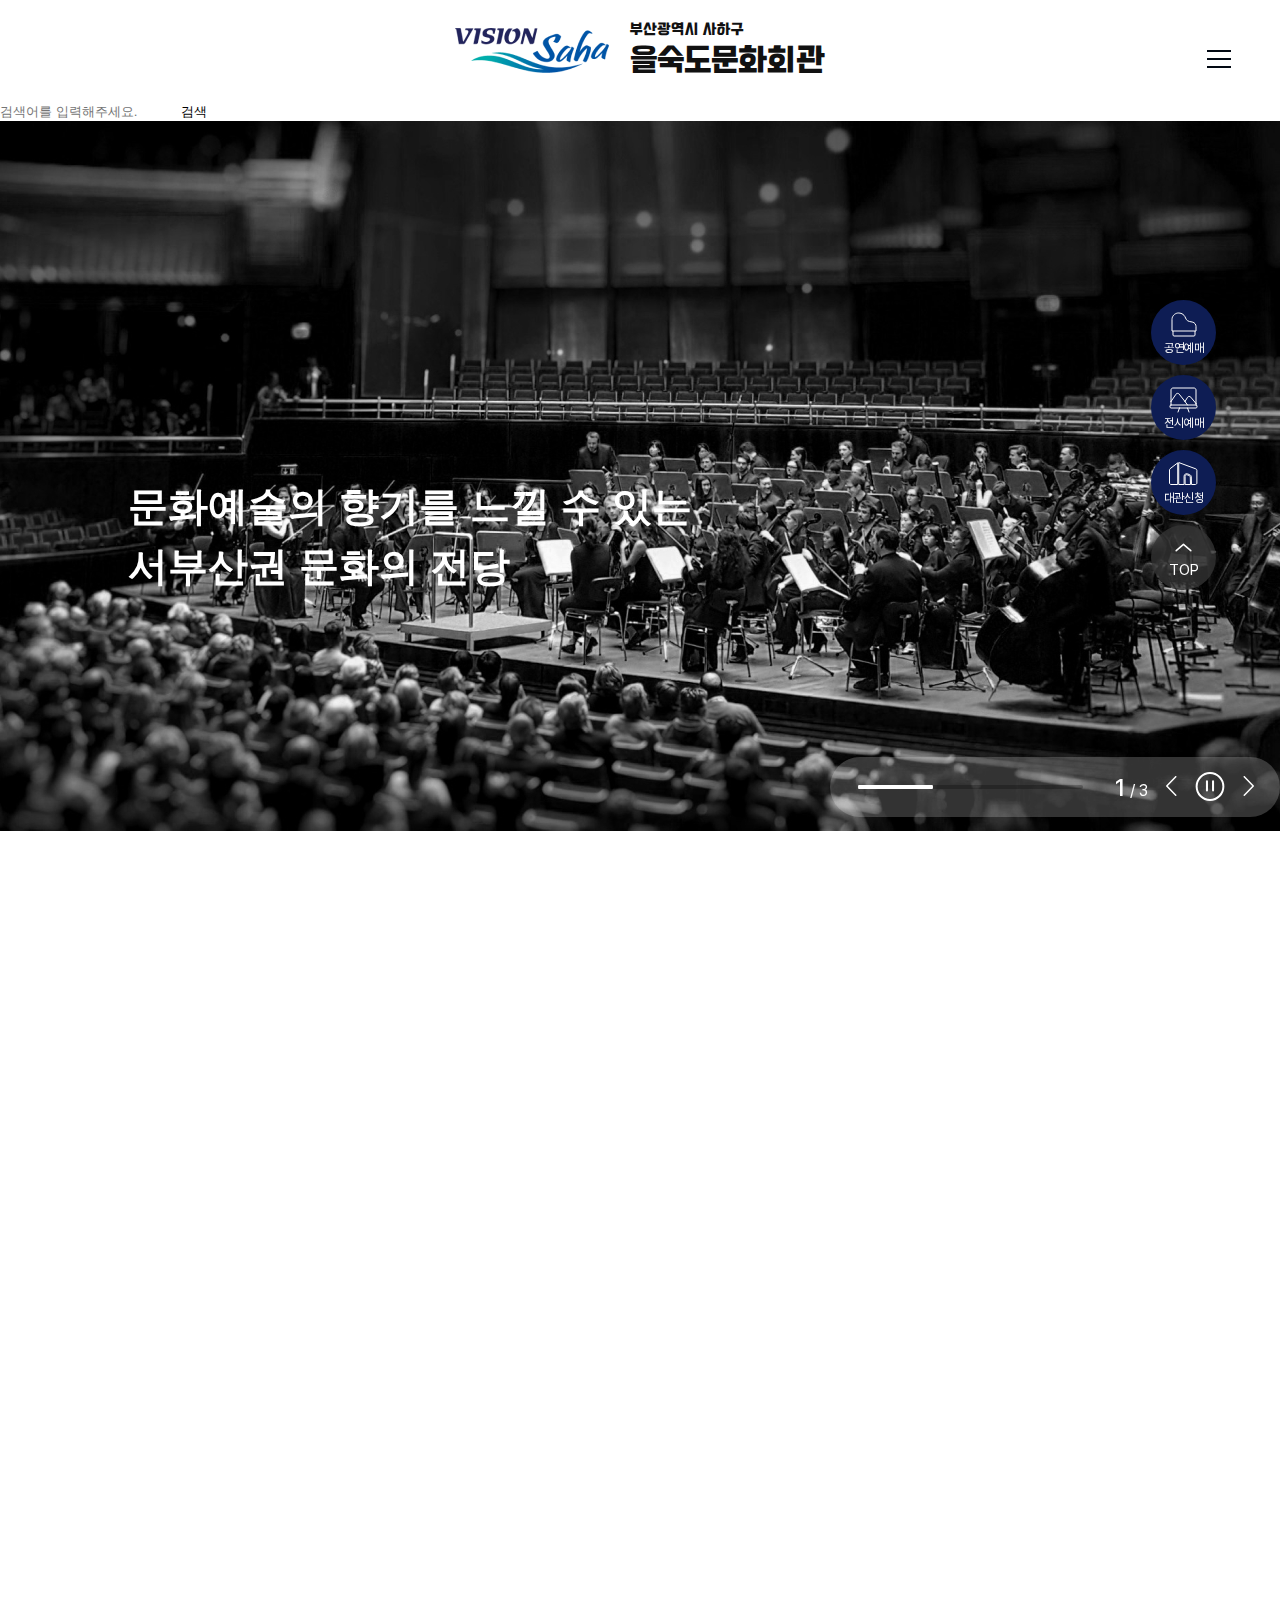
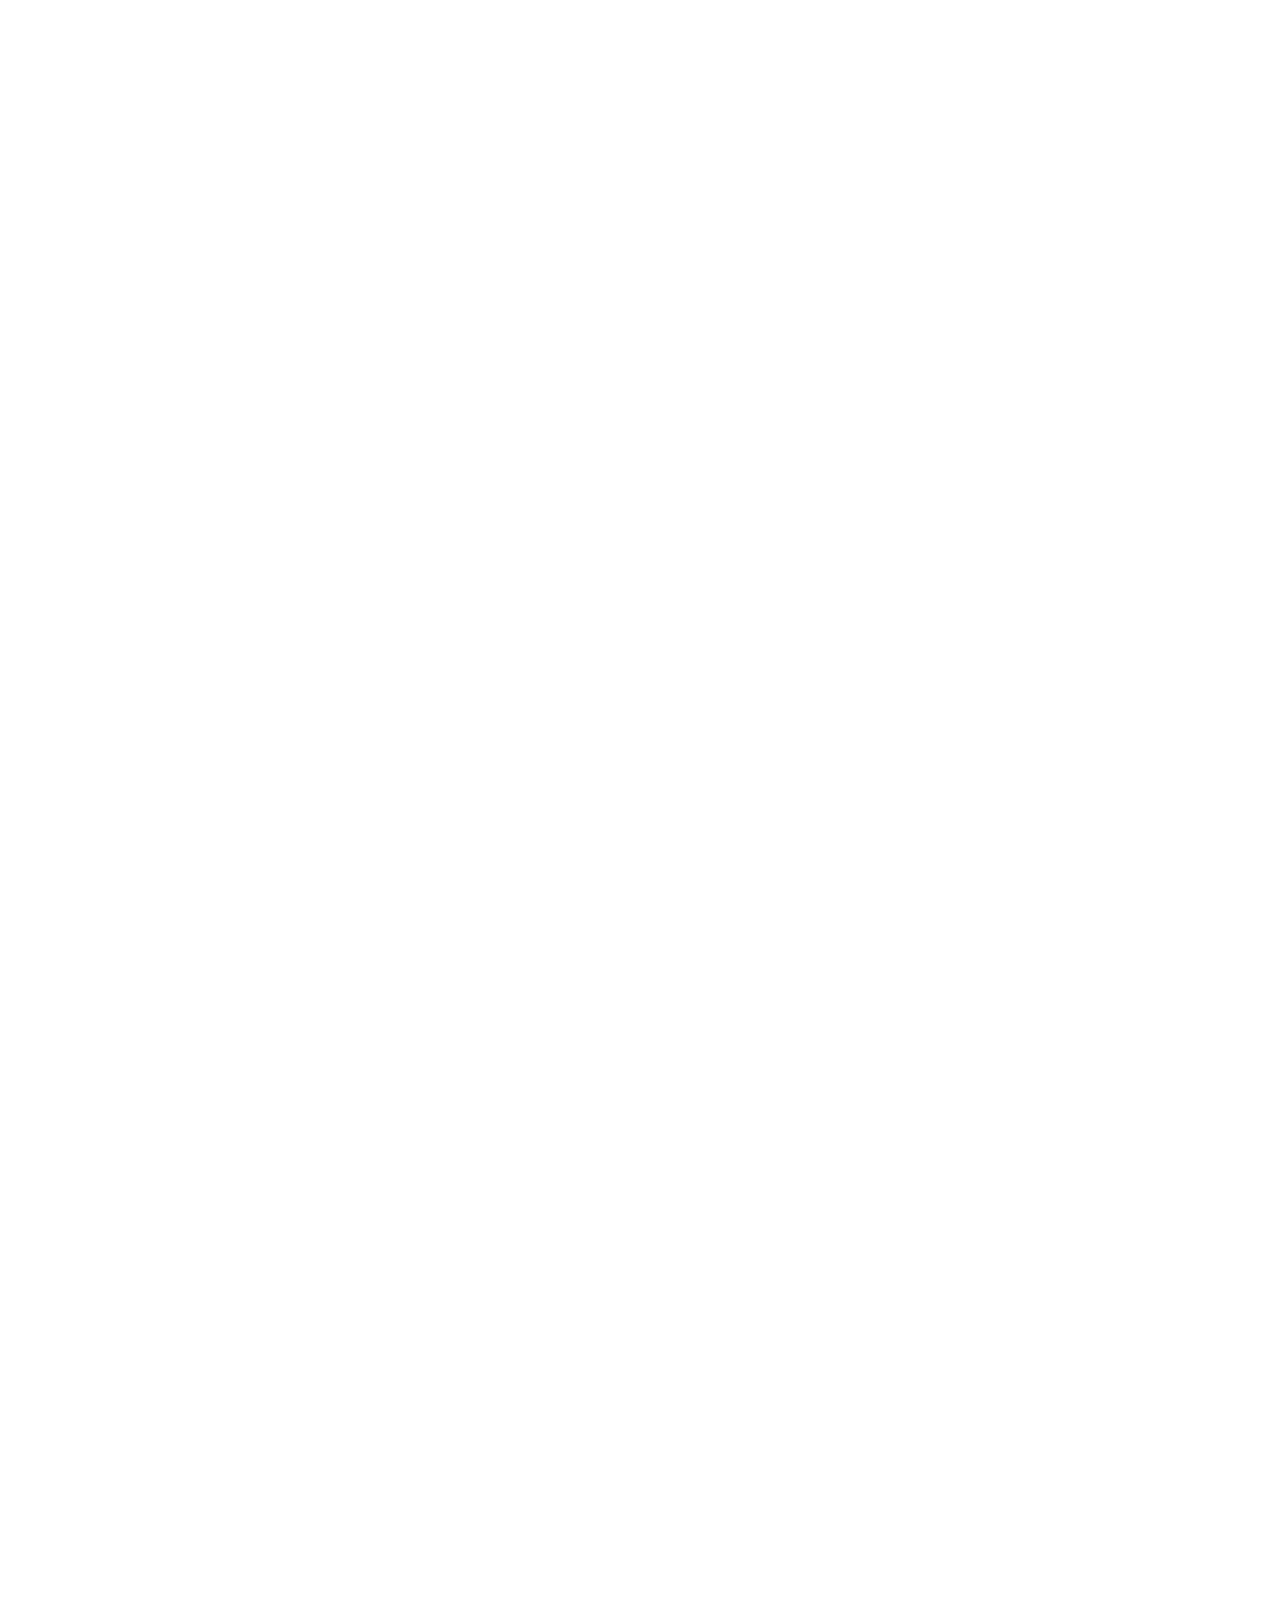
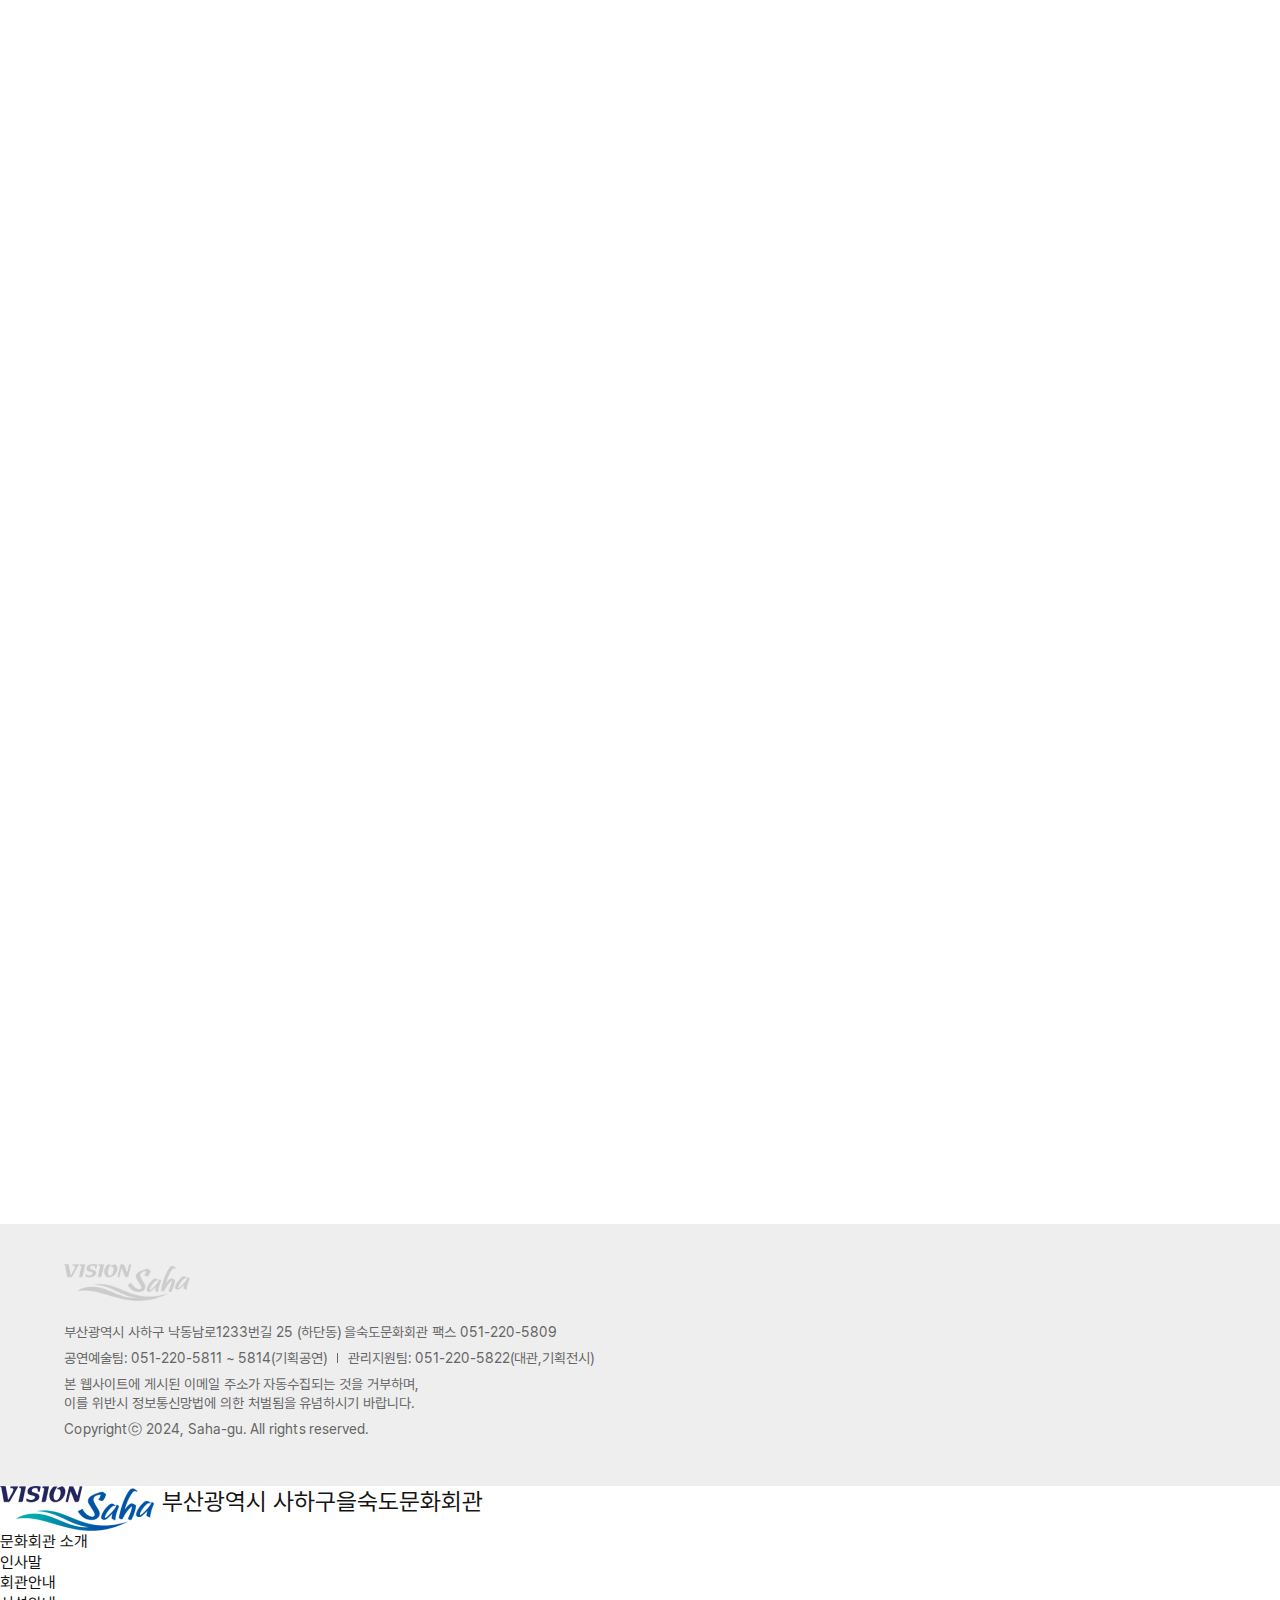
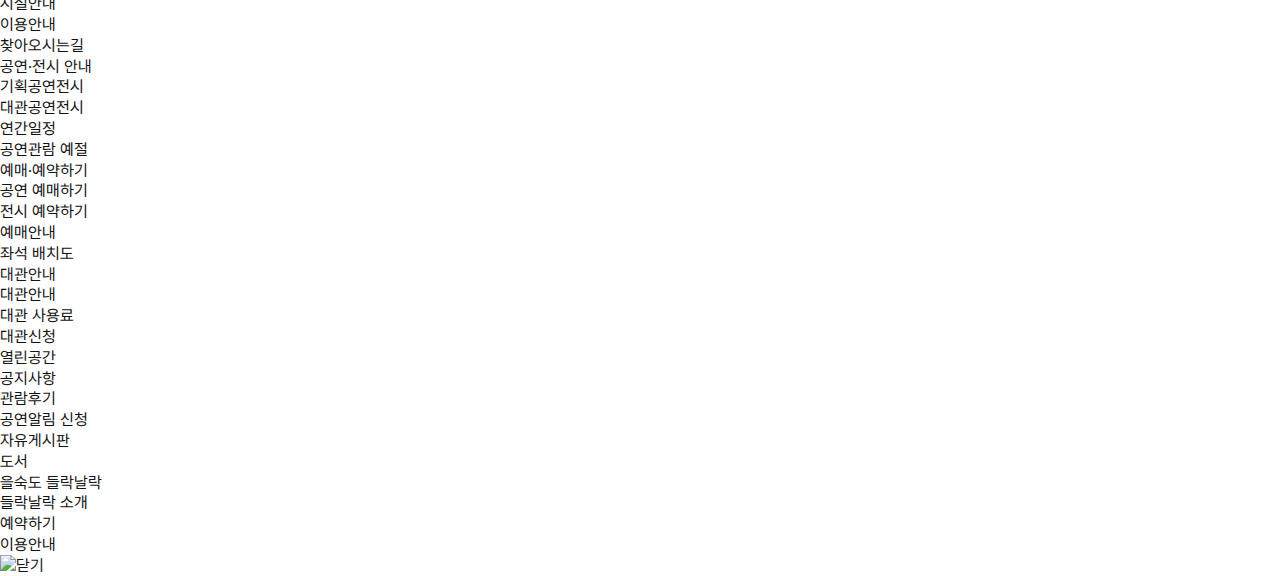
==== commit 1a2599ea: "Add files via upload" ====
--- a/index.html
+++ b/index.html
@@ -15,6 +15,9 @@
   <link rel="stylesheet" href="css/swiper-bundle.min.css">
   <link rel="stylesheet" href="css/common.css">
   <link rel="stylesheet" href="css/main.css">
+
+  <!-- aos -->
+  <link rel="stylesheet" href="https://unpkg.com/aos@next/dist/aos.css" />
   <!-- js -->
   <script defer src="js/jquery-3.7.1.min.js"></script>
   <script defer src="js/swiper-bundle.min.js"></script>
@@ -34,11 +37,23 @@
             </a>
           </h1>
           <ol>
-            <li><a href="#">검색</a></li>
+            <li class="btn_sch"><a href="#">검색</a></li>
             <li><a href="index.html">홈</a></li>
-            <li><a href="#">전체메뉴</a></li>
+            <li class="site_map"><a href="#">전체메뉴</a></li>
           </ol>
         </div><!-- header-top -->
+        <!-- 검색_헤더탑 영역 바로아래로 앱솔띄워짐 -->
+        <div class="search">
+          <form action="">
+            <fieldset>
+              <legend>검색영역</legend>
+              <div class="sch_box">
+                <input type="text" placeholder="검색어를 입력해주세요.">
+                <input type="submit" value="검색">
+              </div>
+            </fieldset>
+          </form>
+        </div><!-- search -->
         <nav>
           <ul class="gnb">
             <li><a href="sub/greeting.html">문화회관소개</a>
@@ -90,12 +105,11 @@
               </ul>
             </li>
           </ul>
-
           <div class="mgnb_wrap"><!-- 모바일메뉴시작 -->
             <div class="mgnb_top"> 부산광역시 사하구<br><b>을숙도문화회관</b></div>
             <button class="mgnb_close">모바일메뉴 닫기</button>
             <div class="inner">
-              
+
               <ul class="mgnb">
                 <li class="active"><a href="#">문화회관소개</a> </li>
                 <li><a href="#">공연·전시 안내</a></li>
@@ -164,7 +178,7 @@
             </li>
           </ul>
         </div><!-- swiper mb -->
-        <p>문화예술의 향기를 느낄 수 있는<br>
+        <p data-aos="fade-up" data-aos-delay="0" data-aos-duration="1000">문화예술의 향기를 느낄 수 있는<br>
           서부산권 문화의 전당</p>
 
 
@@ -180,10 +194,8 @@
       </section><!-- section01 끝. -->
 
       <!-- section02 시작 -->
-      <section class="poster">
-
+      <section class="poster" data-aos="fade-up" data-aos-delay="300" data-aos-duration="800">
         <h2>7월</h2>
-        
         <div class="swiper po_list">
           <ul class="swiper-wrapper">
             <li class="swiper-slide">
@@ -236,13 +248,14 @@
               <a href="#">예매하기</a>
             </li>
 
+
           </ul>
         </div>
         <div class="mo_tit">이달의 공연 및 전시</div>
       </section><!-- section02 끝. -->
 
       <!-- section03 시작 -->
-      <section class="quick">
+      <section class="quick" data-aos="fade-up" data-aos-delay="300" data-aos-duration="800">
         <div class="inner">
           <ul>
             <li><a href="#"><img src="img/main/ico_schedule.svg" alt="공연일정">공연일정</a></li>
@@ -256,7 +269,7 @@
       </section><!-- section03 끝. -->
 
       <!-- section04 시작 -->
-      <section class="schedule">
+      <section class="schedule" data-aos="fade-up" data-aos-delay="300" data-aos-duration="800">
         <div class="inner">
 
           <!-- left -->
@@ -268,56 +281,54 @@
           <div class="right">
             <!-- 1 -->
             <div class="calendar">
-              <dl>
-                <dt>7월</dt>
-                <div>
-                  <dd>
-                    <a href="#">7</a>
-                    <a href="#">14</a>
-                    <a href="#">21</a>
-                    <a href="#">28</a>
-                  </dd>
-                  <dd>
-                    <a href="#">1</a>
-                    <a href="#">8</a>
-                    <a href="#">15</a>
-                    <a href="#">22</a>
-                    <a href="#">29</a>
-                  </dd>
-                  <dd>
-                    <a href="#">2</a>
-                    <a href="#">9</a>
-                    <a href="#">16</a>
-                    <a href="#">23</a>
-                    <a href="#">30</a>
-                  </dd>
-                  <dd>
-                    <a href="#">3</a>
-                    <a href="#">10</a>
-                    <a href="#">17</a>
-                    <a href="#">24</a>
-                    <a href="#">31</a>
-                  </dd>
-                  <dd>
-                    <a href="#">4</a>
-                    <a href="#">11</a>
-                    <a href="#">20</a>
-                    <a href="#">25</a>
-                  </dd>
-                  <dd>
-                    <a href="#">5</a>
-                    <a href="#">12</a>
-                    <a href="#">19</a>
-                    <a href="#">26</a>
-                  </dd>
-                  <dd>
-                    <a href="#">6</a>
-                    <a href="#">13</a>
-                    <a href="#">20</a>
-                    <a href="#">27</a>
-                  </dd>
-                </div>
-              </dl>
+              <span>7월</span>
+              <ul>
+                <li>
+                  <a href="#">7</a>
+                  <a href="#">14</a>
+                  <a href="#">21</a>
+                  <a href="#">28</a>
+                </li>
+                <li>
+                  <a href="#">1</a>
+                  <a href="#">8</a>
+                  <a href="#">15</a>
+                  <a href="#">22</a>
+                  <a href="#">29</a>
+                </li>
+                <li>
+                  <a href="#">2</a>
+                  <a href="#">9</a>
+                  <a href="#">16</a>
+                  <a href="#">23</a>
+                  <a href="#">30</a>
+                </li>
+                <li>
+                  <a href="#">3</a>
+                  <a href="#">10</a>
+                  <a href="#">17</a>
+                  <a href="#">24</a>
+                  <a href="#">31</a>
+                </li>
+                <li>
+                  <a href="#">4</a>
+                  <a href="#">11</a>
+                  <a href="#">20</a>
+                  <a href="#">25</a>
+                </li>
+                <li>
+                  <a href="#">5</a>
+                  <a href="#">12</a>
+                  <a href="#">19</a>
+                  <a href="#">26</a>
+                </li>
+                <li>
+                  <a href="#">6</a>
+                  <a href="#">13</a>
+                  <a href="#">20</a>
+                  <a href="#">27</a>
+                </li>
+              </ul>
             </div><!-- calendar -->
 
             <!-- 2 -->
@@ -372,7 +383,7 @@
 
 
       <!-- section05 시작 -->
-      <section class="notice">
+      <section class="notice" data-aos="fade-up" data-aos-delay="300" data-aos-duration="800">
         <div class="inner">
           <!-- left -->
           <div class="nt_left">
@@ -419,7 +430,7 @@
 
 
       <!-- section06 시작 -->
-      <section class="dlnl">
+      <section class="dlnl" data-aos="fade-up" data-aos-delay="300" data-aos-duration="800">
         <div class="inner">
           <h2>을숙도 들락날락</h2>
           <div>
@@ -495,19 +506,23 @@
                 </p>
               </div>
               <div class="dlnl_info">
-                <dl>
-                  <dt>[ 운영시간 ]</dt>
-                  <dd>- 화요일~일요일 10:00 ~ 17:30<br>
-                    - 월요일 및 공휴일 휴무<br>
-                    - 1일 총 3회차 운영</dd>
-                </dl>
-                <dl>
-                  <dt>[ 문의 ]</dt>
-                  <dd>
-                    - 을숙도 들락날락 <a href="tel:051-294-0505"> 051. 294. 0505</a><br>
-                    - 을숙도 문화회관 <a href="tel:051-220-8526"> 051. 220. 8526</a>
-                  </dd>
-                </dl>
+                <div>
+                  <dl>
+                    <dt>[ 운영시간 ]</dt>
+                    <dd>- 화요일~일요일 10:00 ~ 17:30<br>
+                      - 월요일 및 공휴일 휴무<br>
+                      - 1일 총 3회차 운영</dd>
+                  </dl>
+                </div>
+                <div>
+                  <dl>
+                    <dt>[ 문의 ]</dt>
+                    <dd>
+                      - 을숙도 들락날락 <a href="tel:051-294-0505"> 051. 294. 0505</a><br>
+                      - 을숙도 문화회관 <a href="tel:051-220-8526"> 051. 220. 8526</a>
+                    </dd>
+                  </dl>
+                </div>
               </div><!-- dlnl_info -->
               <a href="#" class="reserve">예약하기</a>
             </article><!-- dlnl_right -->
@@ -517,68 +532,68 @@
 
 
       <!-- sectuib07 시작 -->
-      <section class="promotion">
+      <section class="promotion" data-aos="fade-up" data-aos-delay="300" data-aos-duration="800">
         <div class="inner">
           <h2>공연 및 홍보영상</h2>
           <div class="swiper video">
             <ul class="swiper-wrapper">
               <li class="swiper-slide">
                 <iframe width="560" height="315" src="https://www.youtube.com/embed/gZkT-MfvMbA?si=0cVtn40eW042C3GB"
-                  title="YouTube video player" frameborder="0"
+                  title="YouTube video player"
                   allow="accelerometer; autoplay; clipboard-write; encrypted-media; gyroscope; picture-in-picture; web-share"
                   referrerpolicy="strict-origin-when-cross-origin" allowfullscreen></iframe>
               </li>
               <li class="swiper-slide">
                 <iframe width="560" height="315" src="https://www.youtube.com/embed/7g4kpx3QAN0?si=LMv86OndKLYG5tlw"
-                  title="YouTube video player" frameborder="0"
+                  title="YouTube video player"
                   allow="accelerometer; autoplay; clipboard-write; encrypted-media; gyroscope; picture-in-picture; web-share"
                   referrerpolicy="strict-origin-when-cross-origin" allowfullscreen></iframe>
               </li>
               <li class="swiper-slide">
                 <iframe width="560" height="315" src="https://www.youtube.com/embed/bv7XbIyusC4?si=yhxW9TnoKuMz2IZZ"
-                  title="YouTube video player" frameborder="0"
+                  title="YouTube video player"
                   allow="accelerometer; autoplay; clipboard-write; encrypted-media; gyroscope; picture-in-picture; web-share"
                   referrerpolicy="strict-origin-when-cross-origin" allowfullscreen></iframe>
               </li>
               <li class="swiper-slide">
                 <iframe width="560" height="315" src="https://www.youtube.com/embed/rp14A7UqFJ4?si=5dAWVbILgqMuuapk"
-                  title="YouTube video player" frameborder="0"
+                  title="YouTube video player"
                   allow="accelerometer; autoplay; clipboard-write; encrypted-media; gyroscope; picture-in-picture; web-share"
                   referrerpolicy="strict-origin-when-cross-origin" allowfullscreen></iframe>
               </li>
               <li class="swiper-slide">
                 <iframe width="560" height="315" src="https://www.youtube.com/embed/g6poxLfB5Io?si=0CHRFc80ryRIkpQ7"
-                  title="YouTube video player" frameborder="0"
+                  title="YouTube video player"
                   allow="accelerometer; autoplay; clipboard-write; encrypted-media; gyroscope; picture-in-picture; web-share"
                   referrerpolicy="strict-origin-when-cross-origin" allowfullscreen></iframe>
               </li>
               <li class="swiper-slide">
                 <iframe width="560" height="315" src="https://www.youtube.com/embed/gZkT-MfvMbA?si=0cVtn40eW042C3GB"
-                  title="YouTube video player" frameborder="0"
+                  title="YouTube video player"
                   allow="accelerometer; autoplay; clipboard-write; encrypted-media; gyroscope; picture-in-picture; web-share"
                   referrerpolicy="strict-origin-when-cross-origin" allowfullscreen></iframe>
               </li>
               <li class="swiper-slide">
                 <iframe width="560" height="315" src="https://www.youtube.com/embed/7g4kpx3QAN0?si=LMv86OndKLYG5tlw"
-                  title="YouTube video player" frameborder="0"
+                  title="YouTube video player"
                   allow="accelerometer; autoplay; clipboard-write; encrypted-media; gyroscope; picture-in-picture; web-share"
                   referrerpolicy="strict-origin-when-cross-origin" allowfullscreen></iframe>
               </li>
               <li class="swiper-slide">
                 <iframe width="560" height="315" src="https://www.youtube.com/embed/bv7XbIyusC4?si=yhxW9TnoKuMz2IZZ"
-                  title="YouTube video player" frameborder="0"
+                  title="YouTube video player"
                   allow="accelerometer; autoplay; clipboard-write; encrypted-media; gyroscope; picture-in-picture; web-share"
                   referrerpolicy="strict-origin-when-cross-origin" allowfullscreen></iframe>
               </li>
               <li class="swiper-slide">
                 <iframe width="560" height="315" src="https://www.youtube.com/embed/rp14A7UqFJ4?si=5dAWVbILgqMuuapk"
-                  title="YouTube video player" frameborder="0"
+                  title="YouTube video player"
                   allow="accelerometer; autoplay; clipboard-write; encrypted-media; gyroscope; picture-in-picture; web-share"
                   referrerpolicy="strict-origin-when-cross-origin" allowfullscreen></iframe>
               </li>
               <li class="swiper-slide">
                 <iframe width="560" height="315" src="https://www.youtube.com/embed/g6poxLfB5Io?si=0CHRFc80ryRIkpQ7"
-                  title="YouTube video player" frameborder="0"
+                  title="YouTube video player"
                   allow="accelerometer; autoplay; clipboard-write; encrypted-media; gyroscope; picture-in-picture; web-share"
                   referrerpolicy="strict-origin-when-cross-origin" allowfullscreen></iframe>
               </li>
@@ -594,22 +609,84 @@
         <img src="img/common/logo_f.png" alt="푸터로고">
         <address>부산광역시 사하구 낙동남로1233번길 25 (하단동)<br> 을숙도문화회관 팩스 051-220-5809</address>
         <p>공연예술팀: <a href="tel:051-220-5811 ">051-220-5811 ~ 5814</a>(기획공연)<br><span>관리지원팀: <a href="tel:051-220-5822">
-          051-220-5822</a>(대관,기획전시)</span></p>
+              051-220-5822</a>(대관,기획전시)</span></p>
         <p>본 웹사이트에 게시된 이메일 주소가 자동수집되는 것을 거부하며,<br> 이를 위반시 정보통신망법에 의한 처벌됨을 유념하시기 바랍니다.</p>
         <p>Copyrightⓒ 2024, Saha-gu. All rights reserved.</p>
       </div>
     </footer>
 
     <!-- quick -->
-    <div class="quick_menu">
+    <div class="quick_menu" data-aos="fade-up" data-aos-duration="1000">
       <ul>
         <li><a href="#">공연예매</a></li>
         <li><a href="#">전시예매</a></li>
         <li><a href="#">대관신청</a></li>
         <li><a href="#">TOP</a></li>
       </ul>
-    </div>
-  </div>
+    </div><!-- quick_menu -->
+  </div><!-- wrap -->
+
+
+  <!-- 사이트맵 -->
+  <div id="map">
+    <div class="map_logo">
+      <h2>
+        <img src="img/common/logo_main.png" alt="로고">
+        <span>부산광역시 사하구<b>을숙도문화회관</b></span>
+      </h2>
+    </div><!-- map_logo -->
+    <div class="map_menu">
+      <dl class="m1">
+        <dt>문화회관 소개</dt>
+        <dd><a href="sub/greeting.html">인사말</a></dd>
+        <dd><a href="#">회관안내</a></dd>
+        <dd><a href="#">시설안내</a></dd>
+        <dd><a href="#">이용안내</a></dd>
+        <dd><a href="#">찾아오시는길</a></dd>
+      </dl>
+      <dl class="m2">
+        <dt>공연·전시 안내</dt>
+        <dd><a href="#">기획공연전시</a></dd>
+        <dd><a href="#">대관공연전시</a></dd>
+        <dd><a href="#">연간일정</a></dd>
+        <dd><a href="#">공연관람 예절</a></dd>
+      </dl>
+      <dl class="m3">
+        <dt>예매·예약하기</dt>
+        <dd><a href="#">공연 예매하기</a></dd>
+        <dd><a href="#">전시 예약하기</a></dd>
+        <dd><a href="#">예매안내</a></dd>
+        <dd><a href="#">좌석 배치도</a></dd>
+      </dl>
+      <dl class="m4">
+        <dt>대관안내</dt>
+        <dd><a href="sub/guide.html">대관안내</a></dd>
+        <dd><a href="#">대관 사용료</a></dd>
+        <dd><a href="#">대관신청</a></dd>
+      </dl>
+      <dl class="m5">
+        <dt>열린공간</dt>
+        <dd><a href="#">공지사항</a></dd>
+        <dd><a href="#">관람후기</a></dd>
+        <dd><a href="#">공연알림 신청</a></dd>
+        <dd><a href="#">자유게시판</a></dd>
+        <dd><a href="#">도서</a></dd>
+      </dl>
+      <dl class="m6">
+        <dt>을숙도 들락날락</dt>
+        <dd><a href="#">들락날락 소개</a></dd>
+        <dd><a href="#">예약하기</a></dd>
+        <dd><a href="#">이용안내</a></dd>
+      </dl>
+    </div><!--map_menu -->
+    <img class="map_close" src="img/main/map_close.svg" alt="닫기">
+  </div><!-- map -->
+
 </body>
 
+<script src="https://unpkg.com/aos@next/dist/aos.js"></script>
+<script>
+  AOS.init();
+</script>
+
 </html>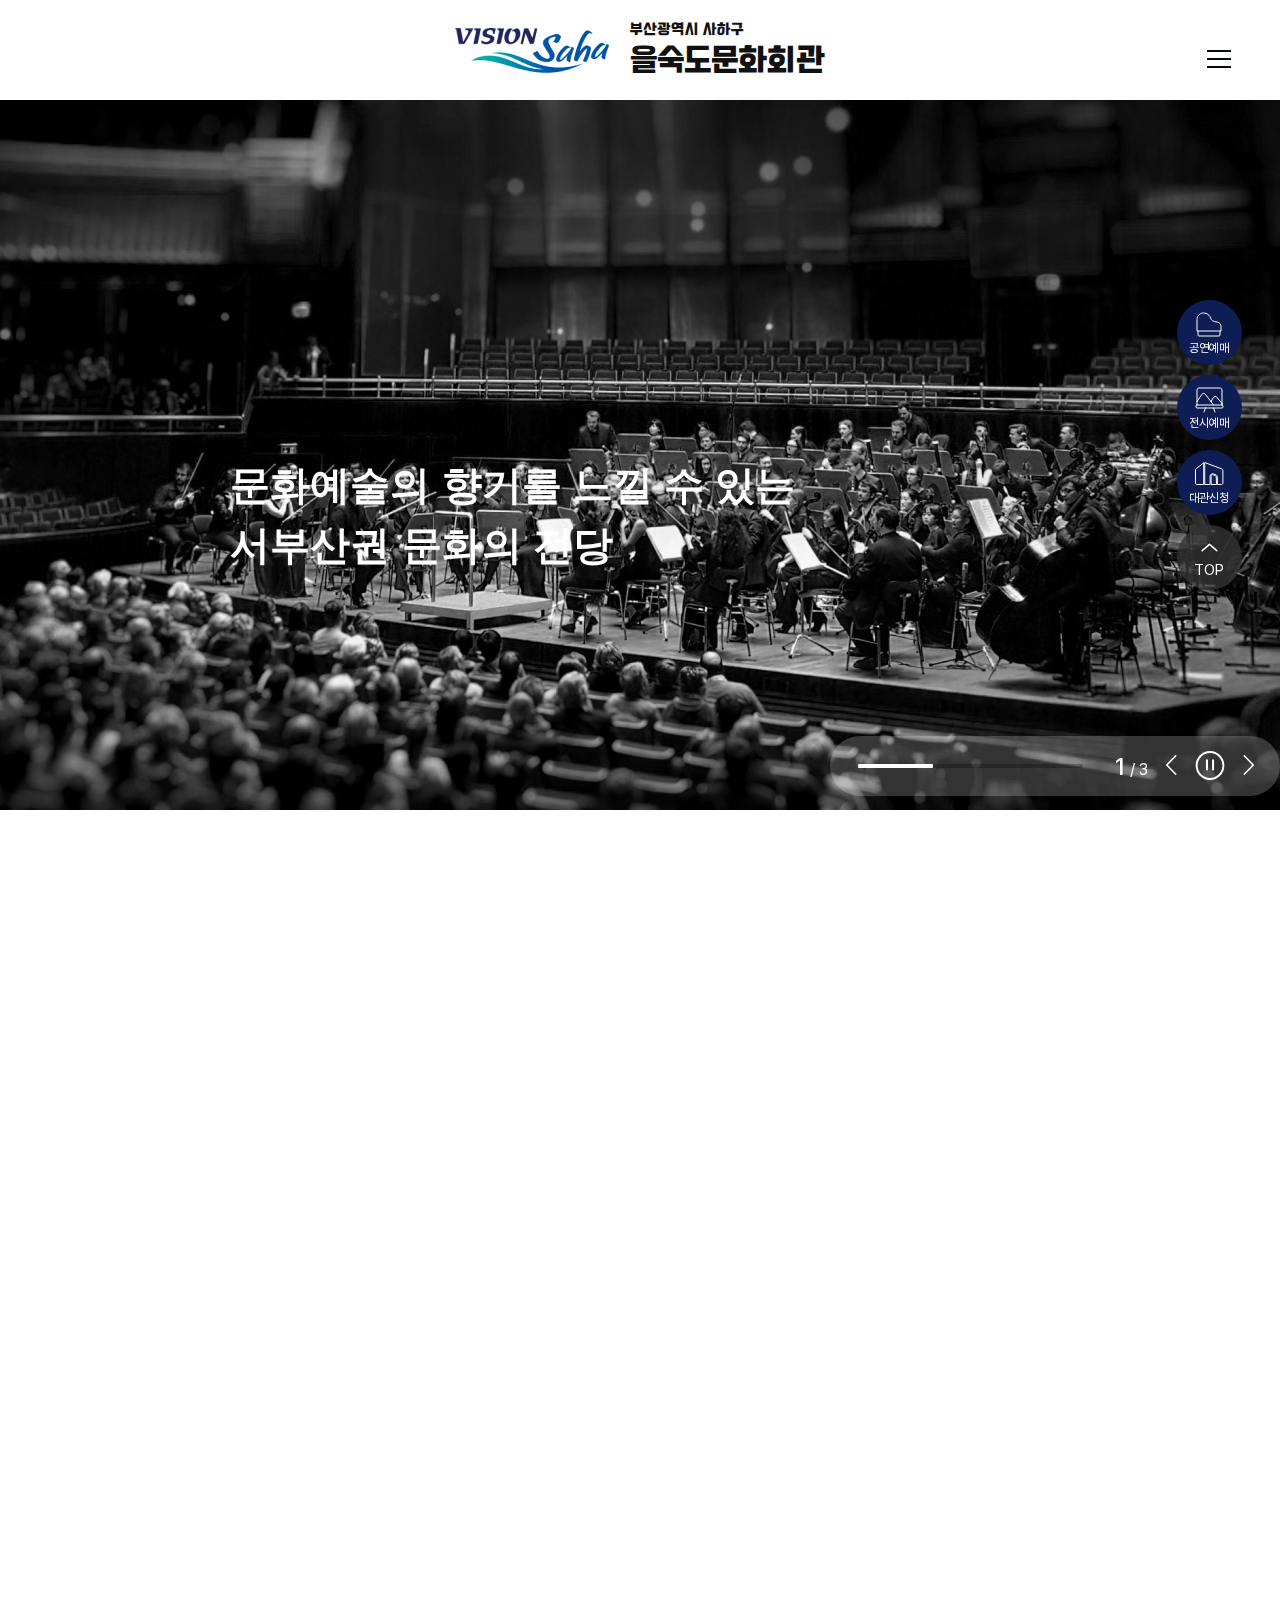
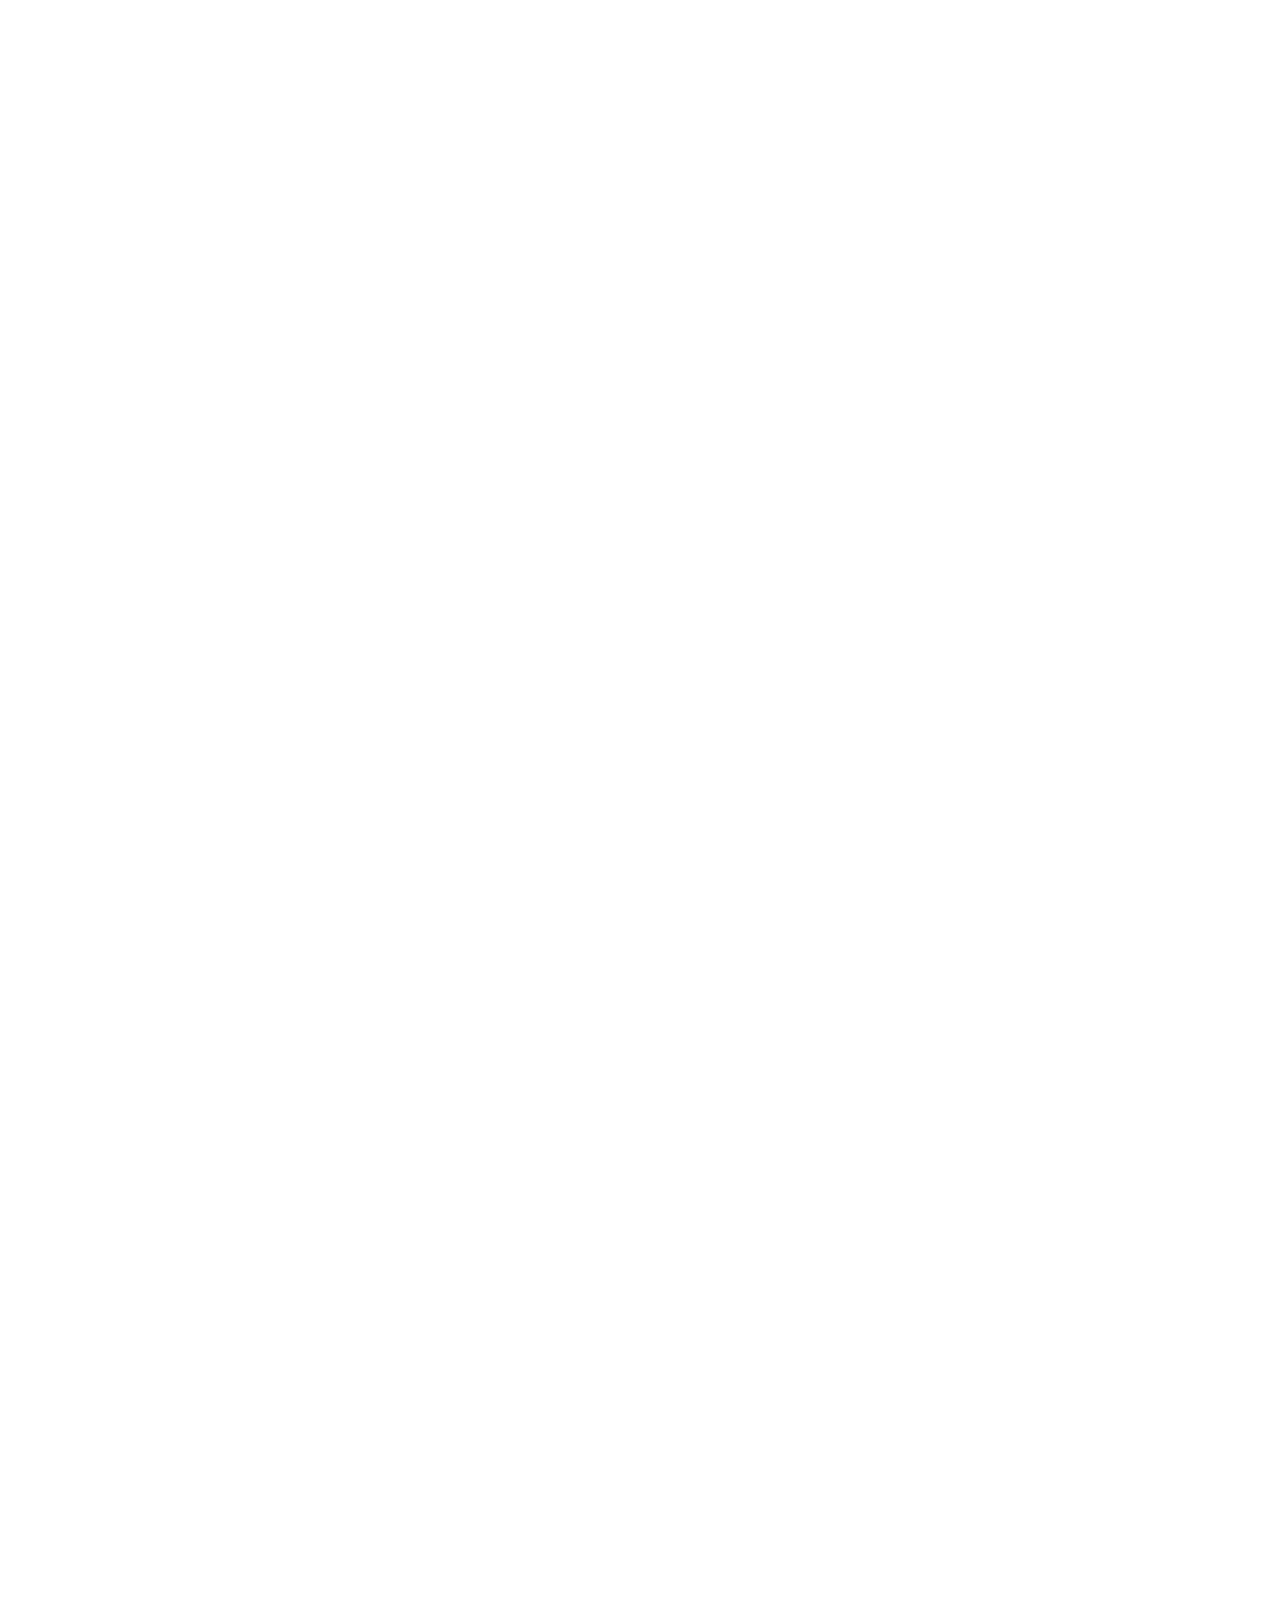
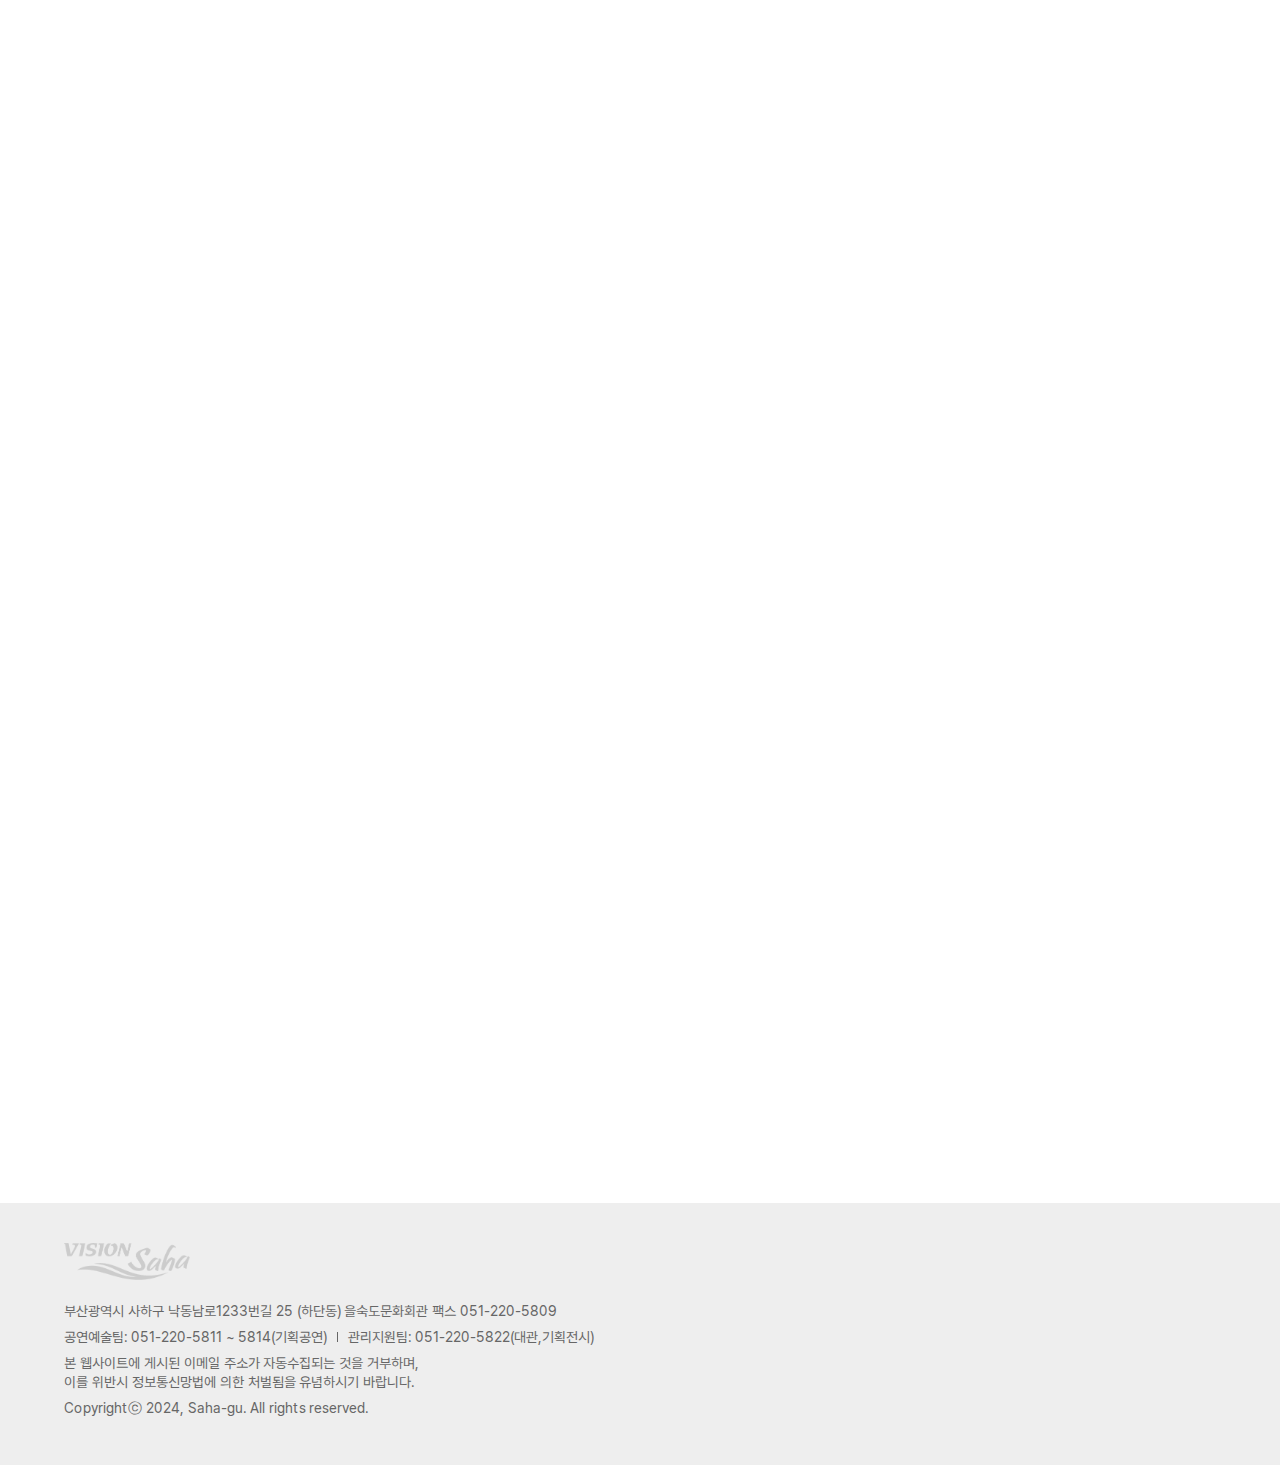
==== commit 3effa811: "Update index.html" ====
--- a/index.html
+++ b/index.html
@@ -4,7 +4,7 @@
 <head>
   <meta charset="UTF-8">
   <meta name="viewport" content="width=device-width, initial-scale=1.0">
-  <title>Document</title>
+  <title>Eulsukdo Culture Center</title>
 
   <!-- font -->
   <link rel="stylesheet" href="css/font.css">
@@ -689,4 +689,4 @@
   AOS.init();
 </script>
 
-</html>+</html>
--- a/css/common.css
+++ b/css/common.css
@@ -1,84 +1,330 @@
 @charset "utf-8";
 
 
-body{font-family: 'Pretendard', sans-serif; font-size: 1.6rem; line-height: 1.3; color: #151515;
-max-width: 100%; overflow-x: hidden;}
-:root{--font-color:#151515; --main-color:#0e1d54; --bg-color:#e8eaed; --quickbg-color:#f9f9fd;
---main-font:'Pretendard', sans-serif;  --sub-font:'Ohsqare', sans-serif; }
-.inner{max-width: 1440px; margin: 0 auto;}
+body {
+  font-family: 'Pretendard', sans-serif;
+  font-size: 1.6rem;
+  line-height: 1.3;
+  color: #151515;
+  max-width: 100%;
+  overflow-x: hidden;
+}
+
+:root {
+  --font-color: #151515;
+  --main-color: #0e1d54;
+  --bg-color: #e8eaed;
+  --quickbg-color: #f9f9fd;
+  --main-font: 'Pretendard', sans-serif;
+  --sub-font: 'Ohsqare', sans-serif;
+}
+
+.inner {
+  max-width: 1440px;
+  margin: 0 auto;
+}
 
 
 /* #header-top*/
 
-#header .header-top{height: 130px; display: flex; flex-wrap: wrap; align-items: center; justify-content: center; position: relative;}
-.header-top h1{font-family: var(--sub-font); font-size:1.5rem; position: absolute;left: 50%; transform: translateX(-50%);}
-.header-top h1 a{display: flex; justify-content: center; align-items: center; gap: 20px;}
-.header-top h1 b{text-wrap: nowrap;}
-.header-top h1 b{display: block; font-size: 3.2rem;}
-.header-top ol {display: flex; justify-content: center; gap: 22px; font-size: 0; position: absolute; right: 20px;} 
-.header-top ol li{cursor: pointer;}
-.header-top ol li:first-child{width: 22px; height: 22px; background:url(../img/common/ico_search.svg) no-repeat center;}
-.header-top ol li:nth-child(2){width: 22px; height: 22px; background:url(../img/common/ico_home.svg) no-repeat center;}
-.header-top ol li:last-child {width: 22px; height: 22px; background:url(../img/common/ico_allmenu.svg) no-repeat center;}
-
-  
+#header .header-top {
+  height: 130px;
+  display: flex;
+  flex-wrap: wrap;
+  align-items: center;
+  justify-content: center;
+  position: relative;
+}
+
+.header-top h1 {
+  font-family: var(--sub-font);
+  font-size: 1.5rem;
+  position: absolute;
+  left: 50%;
+  transform: translateX(-50%);
+}
+
+.header-top h1 a {
+  display: flex;
+  justify-content: center;
+  align-items: center;
+  gap: 20px;
+}
+
+.header-top h1 b {
+  text-wrap: nowrap;
+  display: block;
+  font-size: 3.2rem;
+}
+
+.header-top ol {
+  display: flex;
+  justify-content: center;
+  gap: 22px;
+  font-size: 0;
+  position: absolute;
+  right: 20px;
+}
+
+.header-top ol li {
+  cursor: pointer;
+}
+
+
+.header-top ol li:nth-child(2) {
+  width: 22px;
+  height: 22px;
+  background: url(../img/common/ico_home.svg) no-repeat center;
+}
+
+.header-top ol li:nth-child(2) a {
+  display: inline-block;
+  width: 100%;
+  height: 100%;
+}
+
+.header-top ol li:last-child {
+  width: 22px;
+  height: 22px;
+  background: url(../img/common/ico_allmenu.svg) no-repeat center;
+}
+
+
 /* #header-nav */
-#header{ z-index: 1000;}
-#header nav .gnb{display: flex; justify-content: center; z-index: 1000; box-sizing: border-box;}
-#header nav .gnb > li{position: relative;}
-#header nav .gnb > li > a{display: block; padding: 24px 48px; font-size: 2.4rem; font-weight: 500; border-bottom: 7px solid #fff;}
-#header nav .gnb > li:hover > a{ color: var(--main-color); border-bottom: 7px solid var(--main-color); font-weight: 600;
-}
-.gnb .depth2{width: 100%; position: absolute; left: 0; top: 0;  
-   top: 100%;  text-align: center; z-index: 100; display: none; }
-.gnb .depth2 a{display: block; padding: 10px; font-size: 2.0rem; transition: all 0.5s; color: var(--main-color); background: rgba(255,255,255,0.7);}
-.gnb .depth2 a:hover{ font-weight: 500; color: #fff; background: rgba(14,29,84,0.3);}
-#header .ham{width: 45px; height: 45px; background: url(../img/common/ham.svg) no-repeat center; font-size: 0; position: absolute; 
-top: 4%;  right: 3%; display: none; cursor: pointer;}
-
-
-@media(max-width:1320px){ 
-  #header .header-top{height: 100px;}
-  #header nav .gnb{display: none;}
-  #header .ham{display: block;}
-  .header-top ol{display: none;}
-}
-
-@media(max-width:800px){
-  #header .header-top{height: 70px;}
-  #header .ham{top: 12px;  transform: scale(0.9);}
-  .header-top h1 a{font-size: 1.6rem;}
-  .header-top h1 a img{width: 120px;}
-  .header-top h1 b{font-size: 2.6rem;}
-}
-@media(max-width:550px){
-  .header-top h1 a{font-size: 1.2rem; gap: 10px;}
-  .header-top h1 b{font-size: 2.0rem;}
-  .header-top h1 a img{width: 80px;}
+#header {
+  z-index: 1000;
+}
+
+#header nav .gnb {
+  display: flex;
+  justify-content: center;
+  z-index: 1000;
+  box-sizing: border-box;
+}
+
+#header nav .gnb>li {
+  position: relative;
+}
+
+#header nav .gnb>li>a {
+  display: block;
+  padding: 24px 48px;
+  font-size: 2.4rem;
+  font-weight: 500;
+  border-bottom: 7px solid #fff;
+}
+
+#header nav .gnb>li:hover>a {
+  color: var(--main-color);
+  border-bottom: 7px solid var(--main-color);
+  font-weight: 600;
+}
+
+.gnb .depth2 {
+  width: 100%;
+  position: absolute;
+  left: 0;
+  top: 0;
+  top: 100%;
+  text-align: center;
+  z-index: 100;
+  display: none;
+}
+
+.gnb .depth2 a {
+  display: block;
+  padding: 10px;
+  font-size: 2.0rem;
+  transition: all 0.5s;
+  color: var(--main-color);
+  background: rgba(255, 255, 255, 0.7);
+}
+
+.gnb .depth2 a:hover {
+  font-weight: 500;
+  color: #fff;
+  background: rgba(14, 29, 84, 0.3);
+}
+
+#header .ham {
+  width: 45px;
+  height: 45px;
+  background: url(../img/common/ham.svg) no-repeat center;
+  font-size: 0;
+  position: absolute;
+  top: 4%;
+  right: 3%;
+  display: none;
+  cursor: pointer;
+}
+
+
+@media(max-width:1320px) {
+  #header .header-top {
+    height: 100px;
+  }
+
+  #header nav .gnb {
+    display: none;
+  }
+
+  #header .ham {
+    display: block;
+  }
+
+  .header-top ol {
+    display: none;
+  }
+}
+
+@media(max-width:800px) {
+  #header .header-top {
+    height: 70px;
+  }
+
+  #header .ham {
+    top: 12px;
+    transform: scale(0.9);
+  }
+
+  .header-top h1 a {
+    font-size: 1.6rem;
+  }
+
+  .header-top h1 a img {
+    width: 120px;
+  }
+
+  .header-top h1 b {
+    font-size: 2.6rem;
+  }
+}
+
+@media(max-width:550px) {
+  .header-top h1 a {
+    font-size: 1.2rem;
+    gap: 10px;
+  }
+
+  .header-top h1 b {
+    font-size: 2.0rem;
+  }
+
+  .header-top h1 a img {
+    width: 80px;
+  }
 }
 
 /* 모바일 메뉴 */
-.mgnb_wrap{position: fixed; right: 0; top: 0;width: 468px;height: 100%;background: var(--bg-color);z-index: 1100; }
-.mgnb_wrap .inner{display: flex; }
-.mgnb_top{height: 50px; font-family: var(--sub-font); font-size: 1.0rem; text-align: center;padding-top: 10px; background: #fff; }
-.mgnb_close{ width:14px; background:  url(../img/main/ham_close.svg) no-repeat center; color: transparent; position: absolute; top: -35px; right: 10px; cursor: pointer;}
-.mgnb_top b{font-size: 1.8rem;}
-.mgnb>li{width: 208px; background-color: var(--main-color);}
-.mgnb>li>a{display: block; padding:20px 20px; font-size: 1.7rem; font-weight: 500; color: #fff; text-align: center; border-bottom: 1px solid var(--bg-color);}
-.mgnb>li.active {background-color: var(--bg-color);}
-.mgnb>li.active a{color: var(--main-color); font-weight: 600;}
-.mdepth2 {padding-top: 15px; width: 260px;}
-.mdepth2 li a{display: block; text-align: center; font-size: 1.6rem; padding: 15px 20px;}
-.mdepth2 li a:hover{color: var(--main-color);font-weight: 500;}
-.mgnb_dimmed{width: 100%; height: 100%; position: fixed; left: 0; top: 0; background: rgba(0,0,0,0.6); z-index: 1010;}
-
-
-@media(max-width:500px){
-  .mgnb_wrap{width: 330px;}
-  .mgnb>li{width: 150px; }
-  .mgnb>li>a{font-size: 1.6rem;}
-  .mdepth2{width: 180px;}
-  .mdepth2 li a{font-size: 1.5rem;}
+.mgnb_wrap {
+  position: fixed;
+  right: 0;
+  top: 0;
+  width: 468px;
+  height: 100%;
+  background: var(--bg-color);
+  z-index: 1100;
+}
+
+.mgnb_wrap .inner {
+  display: flex;
+}
+
+.mgnb_top {
+  height: 50px;
+  font-family: var(--sub-font);
+  font-size: 1.0rem;
+  text-align: center;
+  padding-top: 10px;
+  background: #fff;
+}
+
+.mgnb_close {
+  width: 14px;
+  background: url(../img/main/ham_close.svg) no-repeat center;
+  color: transparent;
+  position: absolute;
+  top: -35px;
+  right: 10px;
+  cursor: pointer;
+}
+
+.mgnb_top b {
+  font-size: 1.8rem;
+}
+
+.mgnb>li {
+  width: 208px;
+  background-color: var(--main-color);
+}
+
+.mgnb>li>a {
+  display: block;
+  padding: 20px 20px;
+  font-size: 1.7rem;
+  font-weight: 500;
+  color: #fff;
+  text-align: center;
+  border-bottom: 1px solid var(--bg-color);
+}
+
+.mgnb>li.active {
+  background-color: var(--bg-color);
+}
+
+.mgnb>li.active a {
+  color: var(--main-color);
+  font-weight: 600;
+}
+
+.mdepth2 {
+  padding-top: 15px;
+  width: 260px;
+}
+
+.mdepth2 li a {
+  display: block;
+  text-align: center;
+  font-size: 1.6rem;
+  padding: 15px 20px;
+}
+
+.mdepth2 li a:hover {
+  color: var(--main-color);
+  font-weight: 500;
+}
+
+.mgnb_dimmed {
+  width: 100%;
+  height: 100%;
+  position: fixed;
+  left: 0;
+  top: 0;
+  background: rgba(0, 0, 0, 0.6);
+  z-index: 1010;
+}
+
+
+@media(max-width:500px) {
+  .mgnb_wrap {
+    width: 330px;
+  }
+
+  .mgnb>li {
+    width: 150px;
+  }
+
+  .mgnb>li>a {
+    font-size: 1.6rem;
+  }
+
+  .mdepth2 {
+    width: 180px;
+  }
+
+  .mdepth2 li a {
+    font-size: 1.5rem;
+  }
 }
 
 
@@ -86,22 +332,237 @@
 
 
 /* footer */
-#footer{background: #eee; padding: 40px 5%;}
-#footer img{width: 126px; padding-bottom: 22px;}
-#footer address{font-size: 1.4rem; margin-bottom: 8px; color: #666;}
-#footer address br{display: none;}
-#footer p{font-size: 1.4rem; margin-bottom: 8px; color: #666; word-break: keep-all;}
-#footer .inner p:nth-child(3) br{display: none;}
-#footer p a{display: inline-block; font-size: 1.4rem; color: #666;}
-#footer p span::before{display: inline-block; content: ''; width: 1px ; height: 10px; background: #666; left: 0; top: 0; margin: 0 10px;}
-
-
-@media(max-width:600px){
-  #footer img{text-align: center;}
-  #footer address{font-size: 1.2rem}
-  #footer p {font-size: 1.2rem; text-align: left;}
-  #footer p a{font-size: 1.2rem;}
-  #footer address br{display: block;}
-  #footer .inner p:first-of-type br{display: block;}
-  #footer p span::before{display: none;}
+#footer {
+  background: #eee;
+  padding: 40px 5%;
+}
+
+#footer img {
+  width: 126px;
+  padding-bottom: 22px;
+}
+
+#footer address {
+  font-size: 1.4rem;
+  margin-bottom: 8px;
+  color: #666;
+}
+
+#footer address br {
+  display: none;
+}
+
+#footer p {
+  font-size: 1.4rem;
+  margin-bottom: 8px;
+  color: #666;
+  word-break: keep-all;
+}
+
+#footer .inner p:nth-child(3) br {
+  display: none;
+}
+
+#footer p a {
+  display: inline-block;
+  font-size: 1.4rem;
+  color: #666;
+}
+
+#footer p span::before {
+  display: inline-block;
+  content: '';
+  width: 1px;
+  height: 10px;
+  background: #666;
+  left: 0;
+  top: 0;
+  margin: 0 10px;
+}
+
+
+@media(max-width:600px) {
+  #footer img {
+    text-align: center;
+  }
+
+  #footer address {
+    font-size: 1.2rem
+  }
+
+  #footer p {
+    font-size: 1.2rem;
+    text-align: left;
+  }
+
+  #footer p a {
+    font-size: 1.2rem;
+  }
+
+  #footer address br {
+    display: block;
+  }
+
+  #footer .inner p:first-of-type br {
+    display: block;
+  }
+
+  #footer p span::before {
+    display: none;
+  }
+}
+
+
+
+/* 사이트맵 */
+#map {
+  position: fixed;
+  z-index: 2000;
+  left: 0;
+  top: 0;
+  width: 100%;
+  height: 100%;
+  background: rgba(255, 255, 255, 0.8);
+  backdrop-filter: blur(5px);
+  display: none;
+}
+
+.map_logo h2 {
+  font-family: var(--sub-font);
+  font-size: 1.5rem;
+  text-align: center;
+  display: flex;
+  justify-content: center;
+  align-items: center;
+  gap: 20px;
+  padding: 90px 0 90px;
+}
+
+.map_logo h2 span {
+  text-align: start;
+}
+
+.map_logo h2 b {
+  text-wrap: nowrap;
+  display: block;
+  font-size: 3.2rem;
+}
+
+.map_menu {
+  display: flex;
+  gap: 80px;
+  text-align: center;
+  position: absolute;
+  left: 50%;
+  transform: translateX(-50%);
+}
+
+.map_menu dt {
+  text-wrap: nowrap;
+  font-family: var(--sub-font);
+  font-size: 2.8rem;
+  color: var(--main-color);
+  cursor: pointer;
+}
+
+/* dt호버시 점 */
+
+.map_menu dt::before {
+  display: block;
+  content: "";
+  width: 9px;
+  height: 9px;
+  border-radius: 50%;
+  background: var(--main-color);
+  margin: 0 auto;
+  transform: translateY(-15px);
+  opacity: 0;
+  transition: all 0.5s;
+}
+
+.map_menu dt:hover::before {
+  opacity: 1;
+  transform: translateY(-10px);
+}
+
+
+/* dt-dd구분 라인 */
+.map_menu dt::after {
+  display: block;
+  content: "";
+  width: 1px;
+  height: 35px;
+  background-color: #666;
+  margin: 25px auto;
+}
+
+.map_menu dd a {
+  display: inline-block;
+  font-size: 2.3rem;
+  color: #333;
+  font-weight: 600;
+  text-wrap: nowrap;
+  padding: 20px 10px;
+}
+
+.map_menu dd a:hover {
+  font-weight: 700;
+  color: var(--main-color);
+}
+
+.map_close {
+  position: absolute;
+  right: 15%;
+  top: 120px;
+  cursor: pointer;
+}
+
+
+/* 검색search */
+
+.header-top ol .btn_sch {
+  width: 23px;
+  height: 22px;
+  background: url(../img/common/ico_search.svg) no-repeat center;
+}
+
+.header-top ol .btn_sch.on {
+  background: url(../img/main/ham_close.svg)no-repeat center/80%;
+}
+
+.search {
+
+  position: absolute;
+  left: 0;
+  width: 100%;
+  padding: 100px 0;
+  background: #fff;
+  border-top: 1px solid#ddd;
+  z-index: 2000;
+}
+
+.sch_box {
+  display: flex;
+  justify-content: center;
+}
+
+.sch_box input[type="text"] {
+  background: #eee;
+  width: 600px;
+  border: 2px solid var(--main-color);
+  border-right: 0;
+  border-radius: 50px 0 0 50px;
+  padding: 3px 24px 0;
+  font-size: 1.8rem;
+}
+
+.sch_box input[type="submit"] {
+  width: 60px;
+  height: 48px;
+  background: #eee url(../img/common/ico_sch_box.svg)no-repeat center;
+  font-size: 0;
+  border: 2px solid var(--main-color);
+  border-left: 0;
+  border-radius: 0 50px 50px 0;
+  cursor: pointer;
 }--- a/css/main.css
+++ b/css/main.css
@@ -2,41 +2,166 @@
 
 /* main */
 /* section01 - main_banner*/
-.main_banner{ position: relative;}
-.main_banner li{height: 710px; } 
-.main_banner > p{ color: #fff; font-weight: 600; font-size: 4.0rem; 
-position: absolute; left: 10%; top: 50%; z-index: 1000;line-height: 1.5;}
-.main_banner li img{width: 100%; height: 710px; object-fit: cover; }
-.main_banner .mb_control{width: 450px; height: 60px; border-radius: 60px; background: rgba(255,255,255,0.2); position: absolute; right: 0; bottom: 2%; z-index: 10; display: flex; justify-content: flex-end; align-items: center; padding: 0 18px; gap: 10px;}
-
-.main_banner .swiper-pagination{width: auto; position: static; color: #fff; }
-.main_banner .swiper-pagination-current{font-size: 2.4rem; font-weight: 500; color: #fff;}
-.main_banner .swiper-pagination-total{font-size: 1.6rem; font-weight: 400; color: #fff;}
-.main_banner .swiper-button-prev{margin: 0; color: transparent; background: url(../img/main/btn_prev.svg) no-repeat center; position: static;}
-.main_banner .swiper-button-next{margin: 0; color: transparent; background:  url(../img/main/btn_next.svg) no-repeat center; position: static}
-.main_banner .btn_play, .btn_pause{ width: 30px; color: #fff; cursor: pointer;}
-.main_banner .swiper-pagination-progressbar{width: 50%; left: 28px; top: 28px; border-radius: 5px;}
-.main_banner .swiper-pagination-progressbar-fill{background: #fff; border-radius: 5px;}
-
-.main_banner .swiper-pagination-bullets{
-  text-align: center;  position: absolute; left: 0; bottom: 2%; z-index: 1000; display: none;}
-.swiper-pagination-bullet{background:#fff; opacity: 0.5; width: 11px; height: 11px;}
-.swiper-pagination-bullet-active{background:var(--main-color); opacity: 1;} 
-
-
-@media(max-width:1200px){
-  .main_banner li{ height: 450px}
-  .main_banner li img{ height: 450px; object-fit: cover;}
-  .main_banner .mb_control{ transform: scale(0.7); right: 0;}
-  .main_banner > p{font-size: 3.0rem;}
-}
-
-@media(max-width:767px){
-  .main_banner li{ height: 500px}
-  .main_banner li img {height: 500px; object-fit: cover;}
-  .main_banner .mb_control{display: none;}
-  .main_banner > p{font-size: 2.4rem;}
-  .main_banner .swiper-pagination-bullets{display: block;}
+.main_banner {
+  position: relative;
+}
+
+.main_banner li {
+  height: 710px;
+}
+
+.main_banner>p {
+  color: #fff;
+  font-weight: 600;
+  font-size: 4.0rem;
+  position: absolute;
+  left: 18%;
+  top: 50%;
+  z-index: 1000;
+  line-height: 1.5;
+}
+
+.main_banner li img {
+  width: 100%;
+  height: 710px;
+  object-fit: cover;
+}
+
+.main_banner .mb_control {
+  width: 450px;
+  height: 60px;
+  border-radius: 60px;
+  background: rgba(255, 255, 255, 0.2);
+  position: absolute;
+  right: 0;
+  bottom: 2%;
+  z-index: 10;
+  display: flex;
+  justify-content: flex-end;
+  align-items: center;
+  padding: 0 18px;
+  gap: 10px;
+}
+
+.main_banner .swiper-pagination {
+  width: auto;
+  position: static;
+  color: #fff;
+}
+
+.main_banner .swiper-pagination-current {
+  font-size: 2.4rem;
+  font-weight: 500;
+  color: #fff;
+}
+
+.main_banner .swiper-pagination-total {
+  font-size: 1.6rem;
+  font-weight: 400;
+  color: #fff;
+}
+
+.main_banner .swiper-button-prev {
+  margin: 0;
+  color: transparent;
+  background: url(../img/main/btn_prev.svg) no-repeat center;
+  position: static;
+}
+
+.main_banner .swiper-button-next {
+  margin: 0;
+  color: transparent;
+  background: url(../img/main/btn_next.svg) no-repeat center;
+  position: static
+}
+
+.main_banner .btn_play,
+.btn_pause {
+  width: 30px;
+  color: #fff;
+  cursor: pointer;
+}
+
+.main_banner .swiper-pagination-progressbar {
+  width: 50%;
+  left: 28px;
+  top: 28px;
+  border-radius: 5px;
+}
+
+.main_banner .swiper-pagination-progressbar-fill {
+  background: #fff;
+  border-radius: 5px;
+}
+
+.main_banner .swiper-pagination-bullets {
+  text-align: center;
+  position: absolute;
+  left: 0;
+  bottom: 2%;
+  z-index: 1000;
+  display: none;
+}
+
+.swiper-pagination-bullet {
+  background: #fff;
+  opacity: 0.5;
+  width: 11px;
+  height: 11px;
+}
+
+.swiper-pagination-bullet-active {
+  background: var(--main-color);
+  opacity: 1;
+}
+
+
+@media(max-width:1200px) {
+  .main_banner li {
+    height: 450px
+  }
+
+  .main_banner li img {
+    height: 450px;
+    object-fit: cover;
+  }
+
+  .main_banner .mb_control {
+    transform: scale(0.7);
+    right: 0;
+  }
+
+  .main_banner>p {
+    font-size: 3.0rem;
+  }
+}
+
+@media(max-width:767px) {
+  .main_banner li {
+    height: 360px
+  }
+
+  .main_banner li img {
+    height: 360px;
+    object-fit: cover;
+  }
+
+  .main_banner .mb_control {
+    display: none;
+  }
+
+  .main_banner>p {
+    font-size: 2.4rem;
+  }
+
+  .main_banner .swiper-pagination-bullets {
+    display: block;
+  }
+
+  .main_banner>p {
+    left: 10%;
+  }
+
 }
 
 
@@ -44,51 +169,169 @@
 
 
 /* section02 -poster */
-.poster{padding-top: 160px ; display: flex; justify-content: center;}
-.poster h2{width: calc((728 / 1920) * 100%); font-size: 20rem; font-weight: 600; color: var(--main-color); text-align: center; background: url(../img/main/bg_text.png) no-repeat left 10px top 70%; }
-.poster .po_list{width: calc(100% - 38%);}
-.poster .swiper-slide img{width: 100%;  }
-.poster h4{ padding: 30px 0 35px; font-size: 2.8rem; font-weight: 500; word-break: keep-all;}
-.poster p{font-size:1.8rem; color: #666; word-break: keep-all;}
-.poster .date{padding: 25px 0 35px;color: var(--font-color); }
-.poster a{display: block; width:150px ; height: 45px; background: #fff; border: 1px solid var(--main-color); color: var(--main-color); font-size: 2.0rem; font-weight: 500; text-align: center; line-height: 45px; transition: all 0.5s;}
-.poster a:hover{background: var(--main-color); border: 1px solid var(--main-color); color: #fff;}
-.poster .swiper-slide h4 br{display: none;}
-.poster .mo_tit{display: none;}
-
-@media(max-width:2200px){ 
-  .poster .swiper-slide h4 br{display: block;}
-  .poster .swiper-slide p.txt br{display: none;}
-  
-}
-
-@media(max-width:1800px){
-  .poster h2{font-size: 16rem; }
-  .poster h4{font-size: 2.4rem;}
-}
-@media(max-width:1500px){
-  .poster {position: relative; padding-top: 130px;}
-  .poster h4{ padding: 26px 0 20px; font-size:2.1rem;}
-  .poster h2{display: none;}
-  .poster .po_list{width: 100%;}
-  .poster .date{padding: 24px 0 20px;}
-  .poster p i{display: none;}
-  .poster .mo_tit{display: block; font-size: 3.7rem; font-weight: 700; position: absolute; left: 20px; top: 50px;}
-}
-
-@media(max-width:1000px){
-  .poster{padding-top: 120px;}
-  .poster h4{font-size: 1.7rem;}
-  .poster p{font-size: 1.4rem;}
-  .poster a{width: 108px; height: 36px; font-size: 1.4rem; 
-    line-height: 36px; background: var(--main-color); color: #fff;}
-  .poster .mo_tit{font-size: 3.0rem;}
-}
-
-
-@media(max-width:400px){
-  .poster{padding-top: 100px;}
-  .poster .mo_tit{font-size: 2.4rem;}
+.poster {
+  padding-top: 160px;
+  display: flex;
+  justify-content: center;
+}
+
+.poster h2 {
+  width: calc((728 / 1920) * 100%);
+  font-size: 20rem;
+  font-weight: 600;
+  color: var(--main-color);
+  text-align: center;
+  background: url(../img/main/bg_text.png) no-repeat left 10px top 70%;
+}
+
+.poster .po_list {
+  width: calc(100% - 38%);
+}
+
+.poster .swiper-slide img {
+  width: 100%;
+}
+
+.poster h4 {
+  padding: 30px 0 35px;
+  font-size: 2.8rem;
+  font-weight: 500;
+  word-break: keep-all;
+}
+
+.poster p {
+  font-size: 1.8rem;
+  color: #666;
+  word-break: keep-all;
+}
+
+.poster .date {
+  padding: 25px 0 35px;
+  color: var(--font-color);
+}
+
+.poster a {
+  display: block;
+  width: 150px;
+  height: 45px;
+  background: #fff;
+  border: 1px solid var(--main-color);
+  color: var(--main-color);
+  font-size: 2.0rem;
+  font-weight: 500;
+  text-align: center;
+  line-height: 45px;
+  transition: all 0.5s;
+}
+
+.poster a:hover {
+  background: var(--main-color);
+  border: 1px solid var(--main-color);
+  color: #fff;
+}
+
+.poster .swiper-slide h4 br {
+  display: none;
+}
+
+.poster .mo_tit {
+  display: none;
+}
+
+@media(max-width:2200px) {
+  .poster .swiper-slide h4 br {
+    display: block;
+  }
+
+  .poster .swiper-slide p.txt br {
+    display: none;
+  }
+
+}
+
+@media(max-width:1800px) {
+  .poster h2 {
+    font-size: 16rem;
+  }
+
+  .poster h4 {
+    font-size: 2.4rem;
+  }
+}
+
+@media(max-width:1500px) {
+  .poster {
+    position: relative;
+    padding-top: 130px;
+  }
+
+  .poster h4 {
+    padding: 26px 0 20px;
+    font-size: 2.1rem;
+  }
+
+  .poster h2 {
+    display: none;
+  }
+
+  .poster .po_list {
+    width: 100%;
+  }
+
+  .poster .date {
+    padding: 24px 0 20px;
+  }
+
+  .poster p i {
+    display: none;
+  }
+
+  .poster .mo_tit {
+    display: block;
+    font-size: 3.7rem;
+    font-weight: 700;
+    position: absolute;
+    left: 20px;
+    top: 50px;
+  }
+}
+
+@media(max-width:1000px) {
+  .poster {
+    padding-top: 120px;
+  }
+
+  .poster h4 {
+    font-size: 1.7rem;
+  }
+
+  .poster p {
+    font-size: 1.4rem;
+  }
+
+  .poster a {
+    width: 108px;
+    height: 36px;
+    font-size: 1.4rem;
+    line-height: 36px;
+    background: var(--main-color);
+    color: #fff;
+  }
+
+  .poster .mo_tit {
+    font-size: 3.0rem;
+  }
+}
+
+
+@media(max-width:400px) {
+  .poster {
+    padding-top: 100px;
+  }
+
+  .poster .mo_tit {
+    font-size: 2.4rem;
+  }
 }
 
 
@@ -96,133 +339,498 @@
 
 
 /* section03 - quick */
-.quick ul{display: flex; flex-wrap: wrap; justify-content: space-around; padding: 115px 0; }
-.quick li a {display: block; width: 170px; height: 170px; border-radius: 50%; 
-background:#f9f9fd; box-shadow: 1px 2px 3px rgba(0,0,0,0.3) ; position: relative; font-size: 2.0rem; 
-font-weight: 500; transition: all 0.5s; text-wrap: nowrap;text-align: center; padding-top: 68%;
-}
-.quick a:hover{border: 6px solid var(--main-color);transform: translateY(-10px); }
-.quick li img{position: absolute; 
-left: 50%; top: 50%; transform: translate(-50%, -70%);}
-
-@media(max-width:1200px){
-  .quick li a{width: 130px; height: 130px; font-size: 1.7rem;}
-  .quick li img{width: 30%;}
-  .quick ul{padding: 60px 0 ;}
-}
-
-@media(max-width:900px){
-  .quick ul{width: 90%; margin: 0 auto;}
-  .quick li a{width: 100px; height: 100px; font-size: 1.4rem;}
-  .quick li img{width: 28%;}
-  .quick ul{gap: 12px;}
+.quick ul {
+  display: flex;
+  flex-wrap: wrap;
+  justify-content: space-around;
+  padding: 115px 0;
+}
+
+.quick li a {
+  display: block;
+  width: 170px;
+  height: 170px;
+  border-radius: 50%;
+  background: #f9f9fd;
+  box-shadow: 1px 2px 3px rgba(0, 0, 0, 0.3);
+  position: relative;
+  font-size: 2.0rem;
+  font-weight: 500;
+  transition: all 0.5s;
+  text-wrap: nowrap;
+  text-align: center;
+  padding-top: 67%;
+}
+
+.quick a:hover {
+  border: 6px solid var(--main-color);
+  transform: translateY(-10px);
+}
+
+.quick li img {
+  position: absolute;
+  left: 50%;
+  top: 50%;
+  transform: translate(-50%, -70%);
+}
+
+@media(max-width:1200px) {
+
+  .quick ul {
+    padding: 60px 0;
+  }
+
+  .quick li a {
+    width: 130px;
+    height: 130px;
+    font-size: 1.7rem;
+    padding-top: 63%;
+  }
+
+  .quick li img {
+    width: 35%;
+  }
+
+}
+
+
+@media(max-width:850px) {
+
+  .quick ul {
+    margin: 0 auto;
+    width: 65%;
+    gap: 16px;
+  }
+
+  .quick li a {
+    font-size: 1.4rem;
+  }
+
+  .quick li img {
+    width: 30%;
+  }
+}
+
+@media(max-width:720px) {
+
+  .quick ul {
+    width: 90%;
+    gap: 12px;
+  }
+
+  .quick li a {
+    width: 100px;
+    height: 100px;
+  }
+
+
 }
 
 
 /* section04 - schedule */
-.schedule {background:var(--bg-color); padding: 93px 24px 0;}
-.schedule .mo_tit{ display: none;}
-.schedule .inner{display: flex; gap: 20px; position: relative;}
+.schedule {
+  background: var(--bg-color);
+  padding: 93px 24px 0;
+}
+
+.schedule .mo_tit {
+  display: none;
+}
+
+.schedule .inner {
+  display: flex;
+  gap: 20px;
+  position: relative;
+}
+
 /* sec04. left */
-.schedule .left{width: 32%;/* calc((464 / 1440) * 100% */
-background: url(../img/main/schedule_bg_ballet.jpg) no-repeat center/cover;
-border-top-left-radius: 230px; box-shadow: 2px 2px 4px rgba(0,0,0,0.25);} 
-.schedule .left p{font-size: 3.0rem; font-weight: 400; color: #fff; text-align: center; padding-top: 80px;}
-.schedule .left i{font-size: 5.0rem; font-weight: 700;}
+.schedule .left {
+  width: 32%;
+  /* calc((464 / 1440) * 100% */
+  background: url(../img/main/schedule_bg_ballet.jpg) no-repeat center/cover;
+  border-top-left-radius: 230px;
+  box-shadow: 2px 2px 4px rgba(0, 0, 0, 0.25);
+}
+
+.schedule .left p {
+  font-size: 3.0rem;
+  font-weight: 400;
+  color: #fff;
+  text-align: center;
+  padding-top: 80px;
+}
+
+.schedule .left i {
+  font-size: 5.0rem;
+  font-weight: 700;
+}
+
 /* sec04. right */
-.schedule .right{width: calc(100% - 32%); display: flex;
-width: 976px; padding: 45px 0 45px 25px; background: #f6f6fc; box-shadow: 1px 1px 3px rgba(0,0,0,0.25);}
+.schedule .right {
+  width: calc(100% - 32%);
+  display: flex;
+  width: 976px;
+  padding: 45px 0 45px 25px;
+  background: #f6f6fc;
+  box-shadow: 1px 1px 3px rgba(0, 0, 0, 0.25);
+}
 
 
 
 /* 1 */
-.calendar {width: 37%; padding-right: 20px;}/* (357/979)*100 */
-.calendar dt{padding: 10px 0 20px; font-size: 2.4rem; font-weight: 600; text-align: center;}
-.calendar div{display: flex; gap: 25px; height: 260px; justify-content: center;}
-.calendar div dd {display: flex; flex-direction: column; justify-content: space-around; text-align: center;}
-.calendar div dd:first-child{padding-top: 52px;}
-.calendar div dd:nth-child(n+5){padding-bottom: 52px;}
-.calendar div dd:first-child a{color: #f00;}
-.calendar dd a{font-size: 2.0rem; font-weight: 400; }
+.calendar {
+  width: 37%;
+  padding-right: 20px;
+}
+
+/* (357/979)*100 */
+.calendar span {
+  display: block;
+  padding: 10px 0 20px;
+  font-size: 2.4rem;
+  font-weight: 600;
+  text-align: center;
+}
+
+.calendar ul {
+  display: flex;
+  gap: 25px;
+  height: 260px;
+  justify-content: center;
+}
+
+.calendar ul li {
+  display: flex;
+  flex-direction: column;
+  justify-content: space-around;
+  text-align: center;
+}
+
+.calendar ul li:first-child {
+  padding-top: 52px;
+}
+
+.calendar ul li:nth-child(n+5) {
+  padding-bottom: 52px;
+}
+
+.calendar ul li:first-child a {
+  color: #f00;
+}
+
+.calendar li a {
+  font-size: 2.0rem;
+  font-weight: 400;
+  cursor: pointer;
+}
 
 /* 2 */
-.perform_list{width: 43%; }/* (393/979)*100 */
-.perform_list .list_tit{display: flex; justify-content: center;}
-.perform_list .list_tit li{width: calc(100% / 2) ; padding: 14px 5px 12px; border: 1px solid #ccc;  border-radius: 20px 20px 0 0; background: #ccc; font-size: 1.7rem; font-weight: 500; text-align: center; cursor: pointer; transition: all 0.5s;}
-.perform_list .list_tit li.active{background: var(--main-color); color: #fff; border: 1px solid var(--main-color);}
-.perform_list .list_content{background: #fff; border: 1px solid #ccc; border-radius: 0 0 20px 20px; height: 280px; border-top: 0;}
-.list_content .scrollbox{  height: 235px; transform: translateY(20px);  overflow-y: scroll; overflow-x: hidden;}
-.list_content .content{ padding: 0 30px 0 40px;  height: 100%;}
-.list_content .content ul{ height: 100%;}
-.list_content .content ul > li{position: relative; line-height: 2.0; }
-
-.list_content ul > li::before{display: block; content: ''; width: 4px; height:4px; border-radius: 50%; background: var(--font-color); position: absolute; left: -15px; top: 14px;}
-.list_content ul > li a{display: block; overflow: hidden; white-space: nowrap; text-overflow: ellipsis; }
-.list_content ul > li a:hover{color: var(--main-color); font-weight: 500;}
-
-.scrollbox::-webkit-scrollbar{ height: 200px; width: 7px; background-color: transparent; }
-.scrollbox::-webkit-scrollbar-thumb{ height: 50px; background: var(--main-color); border-radius: 7px;cursor: pointer;}
-.scrollbox::-webkit-scrollbar-track { background: transparent; height: 100px;}
+.perform_list {
+  width: 43%;
+}
+
+/* (393/979)*100 */
+.perform_list .list_tit {
+  display: flex;
+  justify-content: center;
+}
+
+.perform_list .list_tit li {
+  width: calc(100% / 2);
+  padding: 14px 5px 12px;
+  border: 1px solid #ccc;
+  border-radius: 20px 20px 0 0;
+  background: #ccc;
+  font-size: 1.7rem;
+  font-weight: 500;
+  text-align: center;
+  cursor: pointer;
+  transition: all 0.5s;
+}
+
+.perform_list .list_tit li.active {
+  background: var(--main-color);
+  color: #fff;
+  border: 1px solid var(--main-color);
+}
+
+.perform_list .list_content {
+  background: #fff;
+  border: 1px solid #ccc;
+  border-radius: 0 0 20px 20px;
+  height: 280px;
+  border-top: 0;
+}
+
+.list_content .scrollbox {
+  height: 235px;
+  transform: translateY(20px);
+  overflow-y: scroll;
+  overflow-x: hidden;
+}
+
+.list_content .content {
+  padding: 0 30px 0 40px;
+  height: 100%;
+}
+
+.list_content .content ul {
+  height: 100%;
+}
+
+.list_content .content ul>li {
+  position: relative;
+  line-height: 2.0;
+}
+
+.list_content ul>li::before {
+  display: block;
+  content: '';
+  width: 4px;
+  height: 4px;
+  border-radius: 50%;
+  background: var(--font-color);
+  position: absolute;
+  left: -15px;
+  top: 14px;
+}
+
+.list_content ul>li a {
+  display: block;
+  overflow: hidden;
+  white-space: nowrap;
+  text-overflow: ellipsis;
+}
+
+.list_content ul>li a:hover {
+  color: var(--main-color);
+  font-weight: 500;
+}
+
+.scrollbox::-webkit-scrollbar {
+  height: 200px;
+  width: 7px;
+  background-color: transparent;
+}
+
+.scrollbox::-webkit-scrollbar-thumb {
+  height: 50px;
+  background: var(--main-color);
+  border-radius: 7px;
+  cursor: pointer;
+}
+
+.scrollbox::-webkit-scrollbar-track {
+  background: transparent;
+  height: 100px;
+}
 
 /* 3 */
-.right .sch_tit {width: calc(100% - 37% - 43% );}
-.sch_tit h2{font-size: 3.7rem; font-weight: 700; text-align: center; }
-.sch_tit .more{text-align: center;}
-.sch_tit .more a{display: inline-block; width: 30px;  height: 30px;
-   background: url(../img/main/ico_more.svg)no-repeat center; font-size: 0; ; transition: all 0.5s; transform: rotate(90deg);text-align: center;}
-.right .sch_tit .more a:hover{background: url(../img/main/ico_more_active.svg)no-repeat center; transform: rotate(0); }
- 
-
-@media(max-width:1400px){
-  .schedule .left{display: none;}
-  .schedule .right{width: 100%;}
-}
-
-@media(max-width:1000px){
-  .schedule{padding: 20px 24px 40px;}
-  .schedule .inner{padding: 80px 0 0;}
-  .schedule .right {padding: 30px 25px}
-  .right .sch_tit{display: none;}
-  .calendar {width: 45%; }
-  .perform_list{width: 55%;}
-  .schedule .mo_tit{display: flex; gap: 20px; position: absolute; left: 0; top: 0px;
-    font-size: 2.6rem; align-items: center;}
-  .schedule .mo_tit h2{font-size: 3.7rem; font-weight: 700; text-align: center;}
-  .schedule .mo_tit .more a{display: inline-block; width: 30px;  height: 30px; 
-  background: url(../img/main/ico_more_active.svg)no-repeat center; font-size: 0; ; transition: all 0.5s; transform: rotate(90deg);text-align: center; transform: rotate(0); margin-bottom: 25px;}
-}
-
-@media(max-width:850px){
-
-  .schedule .mo_tit h2{font-size: 3.0rem;}
-  .schedule .mo_tit .more a{ width: 24px;  height: 24px;  background: url(../img/main/ico_more_active.svg)no-repeat center/contain;}
-  .calendar div{gap: 20px;}
-  .calendar dt{font-size: 2.2rem;}
-  .calendar dd a{font-size: 1.8rem;}
-}
-
-@media(max-width:767px){
-  .schedule .right{display: block; padding: 45px 20px;}
-  .calendar {width: 100%; margin-bottom: 40px;}
-  .calendar div{ gap: 40px; } 
-  .perform_list{width: 100%;}
-}
-@media(max-width:400px){
-  .schedule{padding: 20px ;}
-  .schedule .right{padding: 30px 20px;}
-  .schedule .inner{padding: 70px 0 30px ;}
-  .schedule .mo_tit {padding-bottom: 0px;}
-  .schedule .mo_tit h2{font-size: 2.4rem; }
-  .schedule .mo_tit .more a{ width: 20px;  height: 20px;  background: url(../img/main/ico_more_active.svg)no-repeat center/contain;}
-  .calendar dt{font-size: 1.8rem; padding: 0 0 20px; }
-  .calendar dd a{font-size: 1.6rem;}
-  .calendar div{gap: 20px; height: 220px;} 
-  .calendar {padding: 0 ;}
-  .calendar div dd:first-child{padding-top: 44px;}
-  .calendar div dd:nth-child(n+5){padding: 0 0 45px;}
-  .perform_list .list_tit li {font-size: 1.4rem; padding: 12px 5px 10px;}
-  .list_content ul > li a {font-size: 1.4rem;}
- 
+.right .sch_tit {
+  width: calc(100% - 37% - 43%);
+}
+
+.sch_tit h2 {
+  font-size: 3.7rem;
+  font-weight: 700;
+  text-align: center;
+}
+
+.sch_tit .more {
+  text-align: center;
+}
+
+.sch_tit .more a {
+  display: inline-block;
+  width: 30px;
+  height: 30px;
+  background: url(../img/main/ico_more.svg)no-repeat center;
+  font-size: 0;
+  ;
+  transition: all 0.5s;
+  transform: rotate(90deg);
+  text-align: center;
+}
+
+.right .sch_tit .more a:hover {
+  background: url(../img/main/ico_more_active.svg)no-repeat center;
+  transform: rotate(0);
+}
+
+
+@media(max-width:1400px) {
+  .schedule .left {
+    display: none;
+  }
+
+  .schedule .right {
+    width: 100%;
+  }
+}
+
+@media(max-width:1000px) {
+  .schedule {
+    padding: 20px 24px 40px;
+  }
+
+  .schedule .inner {
+    padding: 80px 0 0;
+  }
+
+  .schedule .right {
+    padding: 30px 25px
+  }
+
+  .right .sch_tit {
+    display: none;
+  }
+
+  .calendar {
+    width: 45%;
+  }
+
+  .perform_list {
+    width: 55%;
+  }
+
+  .schedule .mo_tit {
+    display: flex;
+    gap: 20px;
+    position: absolute;
+    left: 0;
+    top: 0px;
+    font-size: 2.6rem;
+    align-items: center;
+  }
+
+  .schedule .mo_tit h2 {
+    font-size: 3.7rem;
+    font-weight: 700;
+    text-align: center;
+  }
+
+  .schedule .mo_tit .more a {
+    display: inline-block;
+    width: 30px;
+    height: 30px;
+    background: url(../img/main/ico_more_active.svg)no-repeat center;
+    font-size: 0;
+    ;
+    transition: all 0.5s;
+    transform: rotate(90deg);
+    text-align: center;
+    transform: rotate(0);
+    margin-bottom: 25px;
+  }
+}
+
+@media(max-width:850px) {
+
+  .schedule .mo_tit h2 {
+    font-size: 3.0rem;
+  }
+
+  .schedule .mo_tit .more a {
+    width: 24px;
+    height: 24px;
+    background: url(../img/main/ico_more_active.svg)no-repeat center/contain;
+  }
+
+  .calendar div {
+    gap: 20px;
+  }
+
+  .calendar dt {
+    font-size: 2.2rem;
+  }
+
+  .calendar dd a {
+    font-size: 1.8rem;
+  }
+}
+
+@media(max-width:767px) {
+  .schedule .right {
+    display: block;
+    padding: 45px 20px;
+  }
+
+  .calendar {
+    width: 100%;
+    margin-bottom: 40px;
+  }
+
+  .calendar div {
+    gap: 40px;
+  }
+
+  .perform_list {
+    width: 100%;
+  }
+}
+
+@media(max-width:400px) {
+  .schedule {
+    padding: 20px;
+  }
+
+  .schedule .right {
+    padding: 30px 20px;
+  }
+
+  .schedule .inner {
+    padding: 70px 0 30px;
+  }
+
+  .schedule .mo_tit {
+    padding-bottom: 0px;
+  }
+
+  .schedule .mo_tit h2 {
+    font-size: 2.4rem;
+  }
+
+  .schedule .mo_tit .more a {
+    width: 20px;
+    height: 20px;
+    background: url(../img/main/ico_more_active.svg)no-repeat center/contain;
+  }
+
+  .calendar dt {
+    font-size: 1.8rem;
+    padding: 0 0 20px;
+  }
+
+  .calendar dd a {
+    font-size: 1.6rem;
+  }
+
+  .calendar div {
+    gap: 20px;
+    height: 220px;
+  }
+
+  .calendar {
+    padding: 0;
+  }
+
+  .calendar div dd:first-child {
+    padding-top: 44px;
+  }
+
+  .calendar div dd:nth-child(n+5) {
+    padding: 0 0 45px;
+  }
+
+  .perform_list .list_tit li {
+    font-size: 1.4rem;
+    padding: 12px 5px 10px;
+  }
+
+  .list_content ul>li a {
+    font-size: 1.4rem;
+  }
+
 }
 
 
@@ -232,62 +840,219 @@
 
 
 /* section05 시작 */
-.notice{background: var(--bg-color); padding: 20px 24px 77px;}
-.notice .inner{display: flex; position: relative;}
-.notice .nt_left{width: 954px; background: #fff; display: flex; justify-content: center; padding: 50px 60px 50px 0; border-bottom-left-radius:220px ; box-shadow: 1px 1px 3px rgba(0,0,0,0.25);
-background: #f6f6fc;}
+.notice {
+  background: var(--bg-color);
+  padding: 20px 24px 77px;
+}
+
+.notice .inner {
+  display: flex;
+  position: relative;
+}
+
+.notice .nt_left {
+  width: 954px;
+  background: #fff;
+  display: flex;
+  justify-content: center;
+  padding: 50px 60px 50px 0;
+  border-bottom-left-radius: 220px;
+  box-shadow: 1px 1px 3px rgba(0, 0, 0, 0.25);
+  background: #f6f6fc;
+}
+
 /* left-title */
-.nt_left .nt_tit{width: calc((239 / (954 - 60))*100% ); text-align: center;}
-.nt_left .nt_tit h2{width: 100%; font-size: 3.7rem; font-weight: 700; text-align: center;}
-.nt_tit .more{text-align: center;}
-.nt_tit .more a{display: inline-block;  width:30px; height: 30px; background: url(../img/main/ico_more.svg)no-repeat center; font-size: 0; transition: all 0.5s; transform: rotate(90deg);}
-.nt_tit .more a:hover{background: url(../img/main/ico_more_active.svg)no-repeat center; transform: rotate(0); }
+.nt_left .nt_tit {
+  width: calc((239 / (954 - 60))*100%);
+  text-align: center;
+}
+
+.nt_left .nt_tit h2 {
+  width: 100%;
+  font-size: 3.7rem;
+  font-weight: 700;
+  text-align: center;
+}
+
+.nt_tit .more {
+  text-align: center;
+}
+
+.nt_tit .more a {
+  display: inline-block;
+  width: 30px;
+  height: 30px;
+  background: url(../img/main/ico_more.svg)no-repeat center;
+  font-size: 0;
+  transition: all 0.5s;
+  transform: rotate(90deg);
+}
+
+.nt_tit .more a:hover {
+  background: url(../img/main/ico_more_active.svg)no-repeat center;
+  transform: rotate(0);
+}
 
 /* left-list */
-.nt_list{width: calc(100% - ((239 / (954 - 60))*100%));}
-.nt_list li a{display: block; padding: 20px 0 13px 0; border-top: 1px solid #ccc; font-size: 2.0rem;}
-.nt_list li a:hover span{color: var(--main-color); font-weight: 500;}
-.nt_list li span{display: inline-block; width:70% ; white-space: nowrap; overflow: hidden; text-overflow: ellipsis;}
-.nt_list li:last-child{border-bottom: 1px solid #ccc;}
-.nt_left .nt_list li a em{float: right; font-size: 1.7rem; color: #888; padding-top: 2px;}
-.notice .mo_tit{display: none;}
- 
+.nt_list {
+  width: calc(100% - ((239 / (954 - 60))*100%));
+}
+
+.nt_list li a {
+  display: block;
+  padding: 20px 0 13px 0;
+  border-top: 1px solid #ccc;
+  font-size: 2.0rem;
+}
+
+.nt_list li a:hover span {
+  color: var(--main-color);
+  font-weight: 500;
+}
+
+.nt_list li span {
+  display: inline-block;
+  width: 70%;
+  white-space: nowrap;
+  overflow: hidden;
+  text-overflow: ellipsis;
+}
+
+.nt_list li:last-child {
+  border-bottom: 1px solid #ccc;
+}
+
+.nt_left .nt_list li a em {
+  float: right;
+  font-size: 1.7rem;
+  color: #888;
+  padding-top: 2px;
+}
+
+.notice .mo_tit {
+  display: none;
+}
+
 /* right */
-.notice .nt_right{width: calc(1440px - 954px); background: url(../img/main/illust.png)no-repeat center top 100px;}
-
-@media(max-width:1250px){
-  .notice .nt_right{display: none;}
-  .notice .nt_left{width: 100%;}
-}
-
-@media(max-width:1000px){
-  .notice{ padding: 20px 24px 40px;}
-  .notice .inner{padding: 80px 0 0;}
-  .nt_left .nt_tit{display: none;}
-  .nt_list{width: 100%;}
-  .nt_list li a {font-size: 1.7rem;}
-  .nt_left .nt_list li a em{font-size: 1.5rem;}
-  .notice .nt_left {border-radius: 0; padding: 45px 25px;}
-  .notice .mo_tit{display: block; display: flex; gap: 20px; position: absolute; left: 0; top: 0px;
-   font-size: 2.6rem; align-items: center;}
-  .notice .mo_tit h2{font-size: 3.7rem; font-weight: 700; text-align: center;}
-  .notice .mo_tit .more a{display: inline-block; width: 30px;  height: 30px; 
-  background: url(../img/main/ico_more_active.svg)no-repeat center; font-size: 0; ; transition: all 0.5s; transform: rotate(90deg);text-align: center; transform: rotate(0); margin-bottom: 25px;}
-}
-
-@media(max-width:850px){
-  .notice{background: #fff}
-  .notice .nt_left { padding: 25px 20px;}
-  .notice .mo_tit h2{font-size: 3.0rem;}
-  .notice .mo_tit .more a{ width: 24px;  height: 24px;  background: url(../img/main/ico_more_active.svg)no-repeat center/contain;}
-}
-
-@media(max-width:400px){
-  .notice .inner{padding: 70px 0 0;}
-  .notice .mo_tit h2{font-size: 2.4rem;}
-  .notice .mo_tit .more a{ width: 20px;  height: 20px;  background: url(../img/main/ico_more_active.svg)no-repeat center/contain;}
-  .nt_list li span{font-size: 1.4rem;}
-  .nt_left .nt_list li a em{font-size: 1.2rem;}
+.notice .nt_right {
+  width: calc(1440px - 954px);
+  background: url(../img/main/illust.png)no-repeat center top 100px;
+}
+
+@media(max-width:1250px) {
+  .notice .nt_right {
+    display: none;
+  }
+
+  .notice .nt_left {
+    width: 100%;
+  }
+}
+
+@media(max-width:1000px) {
+  .notice {
+    padding: 20px 24px 40px;
+  }
+
+  .notice .inner {
+    padding: 80px 0 0;
+  }
+
+  .nt_left .nt_tit {
+    display: none;
+  }
+
+  .nt_list {
+    width: 100%;
+  }
+
+  .nt_list li a {
+    font-size: 1.7rem;
+  }
+
+  .nt_left .nt_list li a em {
+    font-size: 1.5rem;
+  }
+
+  .notice .nt_left {
+    border-radius: 0;
+    padding: 45px 25px;
+  }
+
+  .notice .mo_tit {
+    display: block;
+    display: flex;
+    gap: 20px;
+    position: absolute;
+    left: 0;
+    top: 0px;
+    font-size: 2.6rem;
+    align-items: center;
+  }
+
+  .notice .mo_tit h2 {
+    font-size: 3.7rem;
+    font-weight: 700;
+    text-align: center;
+  }
+
+  .notice .mo_tit .more a {
+    display: inline-block;
+    width: 30px;
+    height: 30px;
+    background: url(../img/main/ico_more_active.svg)no-repeat center;
+    font-size: 0;
+    ;
+    transition: all 0.5s;
+    transform: rotate(90deg);
+    text-align: center;
+    transform: rotate(0);
+    margin-bottom: 25px;
+  }
+}
+
+@media(max-width:850px) {
+  .notice {
+    background: #fff
+  }
+
+  .notice .nt_left {
+    padding: 25px 20px;
+  }
+
+  .notice .mo_tit h2 {
+    font-size: 3.0rem;
+  }
+
+  .notice .mo_tit .more a {
+    width: 24px;
+    height: 24px;
+    background: url(../img/main/ico_more_active.svg)no-repeat center/contain;
+  }
+}
+
+@media(max-width:400px) {
+  .notice .inner {
+    padding: 70px 0 0;
+  }
+
+  .notice .mo_tit h2 {
+    font-size: 2.4rem;
+  }
+
+  .notice .mo_tit .more a {
+    width: 20px;
+    height: 20px;
+    background: url(../img/main/ico_more_active.svg)no-repeat center/contain;
+  }
+
+  .nt_list li span {
+    font-size: 1.4rem;
+  }
+
+  .nt_left .nt_list li a em {
+    font-size: 1.2rem;
+  }
 }
 
 
@@ -295,180 +1060,633 @@
 
 
 /* section06 시작 */
-.dlnl{padding: 100px 0;}
-.dlnl h2{padding-bottom: 40px; font-size: 3.7rem; font-weight: 700;}
-.dlnl .inner > div{display: flex; gap: 40px; align-items: center;}
+.dlnl {
+  padding: 100px 0;
+}
+
+.dlnl h2 {
+  padding-bottom: 40px;
+  font-size: 3.7rem;
+  font-weight: 700;
+}
+
+.dlnl .inner>div {
+  display: flex;
+  gap: 40px;
+  align-items: center;
+}
+
 /* left */
-.dlnl .dlnl_left{width: 66%; display: flex; flex-wrap: wrap; gap: 18px; text-align: center; }
-.dlnl_left .facility a{display: block; width: 300px; height: 300px; background-size:150% 150%; color: #fff; position: relative; transition: all 0.5s; box-shadow: 1px 1px 3px rgba(0,0,0,0.25);}
- 
-.dlnl_left div.dlnl_b1f a{background:url(../img/main/dlnl_cover.jpg) no-repeat center/cover; }
-.dlnl_left div.dlnl_b1f a:hover{background: url(../img/main/dlnl_B1F.png)no-repeat center/cover;
-  background-color: rgba(0,0,0,0.5); background-blend-mode: multiply;  }
-.dlnl_left div.dlnl_logo a{display: block; border: 1px solid #eee; padding-top: 90px; background: #fff;}
-.dlnl_left div.dlnl_1f a{ background: url(../img/main/dlnl_cover.jpg) no-repeat center/cover; transition: all 0.5s;}
-.dlnl_left div.dlnl_1f a:hover{background: url(../img/main/dlnl_1F.png)no-repeat center/cover;
-  background-color: rgba(0,0,0,0.5); background-blend-mode: multiply; }
-.dlnl_left div.dlnl_2f a{ background: url(../img/main/dlnl_cover.jpg) no-repeat center/cover; }
-.dlnl_left div.dlnl_2f a:hover{ background: url(../img/main/dlnl_2F.jpg) no-repeat center/cover; 
-  background-color: rgba(0,0,0,0.5); background-blend-mode: multiply;}
-.dlnl_left div.dlnl_3f a{ background: url(../img/main/dlnl_cover.jpg) no-repeat center/cover; }
-.dlnl_left div.dlnl_3f a:hover{background: url(../img/main/dlnl_3F.jpg) no-repeat center/cover; 
-  background-color: rgba(0,0,0,0.5); background-blend-mode: multiply; }
-.dlnl_left div.dlnl_conv a{ background: url(../img/main/dlnl_cover.jpg) no-repeat center/cover; }
-.dlnl_left div.dlnl_conv a:hover{ background: url(../img/main/dlnl_conv.jpg) no-repeat center/cover; 
-  background-color: rgba(0,0,0,0.5); background-blend-mode: multiply; }
-
-.dlnl_left .facility .cover{font-size: 3.6rem; color: #fff; font-weight: 600; 
-  text-shadow: 1px 1px rgba(0,0,0,0.25); text-align: center; text-wrap: nowrap; 
-  position: absolute; left: 50%; top: 50%; transform: translate(-50%, -50%);}
-.dlnl_left .facility a:hover .cover{display: none;}
-.dlnl_left .facility dl{ color: #fff;position: absolute; left: 0; top: 0; left: 50%; top: 50%; 
-  transform: translate(-50%, -50%); text-wrap: nowrap; display: none; 
-} 
-.dlnl_left .facility a:hover dl{display: block;}
-.dlnl_left .facility dt{font-size: 3.2rem; font-weight: 700; padding-bottom: 20px;}
-.dlnl_left .facility dd {font-size: 1.6rem; font-weight: 500; padding: 2px;}
-.dlnl_left .facility dd i{font-size: 1.8rem; }
+.dlnl .dlnl_left {
+  width: 66%;
+  display: flex;
+  flex-wrap: wrap;
+  gap: 18px;
+  text-align: center;
+}
+
+.dlnl_left .facility a {
+  display: block;
+  width: 300px;
+  height: 300px;
+
+  color: #fff;
+  position: relative;
+  transition: all 0.5s;
+  box-shadow: 1px 1px 3px rgba(0, 0, 0, 0.25);
+}
+
+.dlnl_left div.facility>a {
+  background: url(../img/main/dlnl_cover.jpg) no-repeat center/cover;
+}
+
+.dlnl_left div.facility>a:hover {
+  background-color: rgba(0, 0, 0, 0.5);
+  background-blend-mode: multiply;
+  background-position: center;
+  background-repeat: no-repeat;
+}
+
+.dlnl_left div.dlnl_b1f a:hover {
+  background-image: url(../img/main/dlnl_B1F.png);
+}
+
+.dlnl_left div.dlnl_1f a:hover {
+  background-image: url(../img/main/dlnl_1F.png);
+}
+
+.dlnl_left div.dlnl_2f a:hover {
+  background-image: url(../img/main/dlnl_2F.png);
+}
+
+.dlnl_left div.dlnl_3f a:hover {
+  background-image: url(../img/main/dlnl_3F.png);
+}
+
+.dlnl_left div.dlnl_conv a:hover {
+  background-image: url(../img/main/dlnl_conv.png);
+}
+
+.dlnl_left div.dlnl_logo a {
+  display: block;
+  border: 1px solid #eee;
+  padding-top: 90px;
+  background: #fff;
+}
+
+.dlnl_left div.dlnl_logo a:hover {
+  background-color: transparent;
+}
+
+.dlnl_left .facility .cover {
+  font-size: 3.6rem;
+  color: #fff;
+  font-weight: 600;
+  text-shadow: 1px 1px rgba(0, 0, 0, 0.25);
+  text-align: center;
+  text-wrap: nowrap;
+  position: absolute;
+  left: 50%;
+  top: 50%;
+  transform: translate(-50%, -50%);
+  opacity: 1;
+  transition: opacity 0.2s linear;
+}
+
+.dlnl_left .facility a:hover .cover {
+  opacity: 0;
+}
+
+.dlnl_left .facility dl {
+  color: #fff;
+  position: absolute;
+  left: 0;
+  top: 0;
+  left: 50%;
+  top: 50%;
+  transform: translate(-50%, -50%);
+  text-wrap: nowrap;
+  opacity: 0;
+  transition: opacity 0.2s linear;
+}
+
+.dlnl_left .facility a:hover dl {
+  opacity: 1;
+}
+
+.dlnl_left .facility dt {
+  font-size: 3.2rem;
+  font-weight: 700;
+  padding-bottom: 20px;
+}
+
+.dlnl_left .facility dd {
+  font-size: 1.6rem;
+  font-weight: 500;
+  padding: 2px;
+}
+
+.dlnl_left .facility dd i {
+  font-size: 1.8rem;
+}
 
 
 /* right */
-.dlnl .dlnl_right{width:calc(100% - 40px - 66%); padding: 50px 0 50px 50px; box-shadow: 1px 1px 3px rgba(0,0,0,0.25); border: 1px solid #eee; border-bottom-right-radius: 310px; background: #f6f6fc;}
-.dlnl_right h4{font-size: 3.5rem; font-weight: 600; color: var(--main-color); }
-.dlnl_right h4 span{display: inline-block; padding-left:75px ;}
-.dlnl_right p{font-size: 2.2rem; font-weight: 500; padding:35px 0;}
-.dlnl_right dl{font-size: 1.8rem; color: #555;}
-.dlnl_right dl dt{font-size: 1.8rem; font-weight: 500;}
-.dlnl_right dl dd a{display: inline-block; font-weight: 400; color: #555;}
-.dlnl_right dl:first-of-type{padding-bottom: 23px;}
-.dlnl_right dl:nth-of-type(2){padding-bottom: 35px;}
-.dlnl_right a.reserve{display: block; width:150px ; height: 45px; background: #fff; border: 1px solid var(--main-color); color: var(--main-color); font-size: 2.0rem; font-weight: 500; text-align: center; line-height: 45px; transition: all 0.5s;}
-.dlnl_right a.reserve:hover{background: var(--main-color); border: 1px solid var(--main-color); color: #fff;}
-
-
-@media(max-width: 1440px){
-
-  .dlnl .inner > div {gap: 0px;}
-  .dlnl_left .facility a{width: 250px; height: 250px;}
-  .dlnl_left div.dlnl_logo a {padding-top: 70px;}
-  .dlnl_left div.dlnl_logo a img{width: 250px;}
-  .dlnl_right h4{font-size: 2.6rem; }
-  .dlnl_right dl:first-of-type{padding-bottom: 20px;}
-  .dlnl_right dl:nth-of-type(2){padding-bottom: 25px;}
-  .dlnl_right p{font-size: 1.8rem; padding: 20px 0;}
-  .dlnl_right dl{font-size: 1.6rem;}
-  .dlnl_right dl dt{font-size: 1.6rem;}
-  .dlnl_right a.reserve{width: 120px; height: 36px; font-size: 1.6rem; line-height: 36px;}
-  .dlnl .dlnl_left {gap: 10px;}
-}
-
-@media(max-width: 1200px){
-  .dlnl .inner > div{flex-direction: column; gap:16px ;}
-  .dlnl .dlnl_left {gap: 16px;}
-  .dlnl .dlnl_left{width: 100%; order: 2; justify-content: center;}
-  .dlnl{padding: 0 24px ;}
-  .dlnl_tit{position: relative; }
-  .dlnl_right h4 span{ padding-left:0;} 
-  .dlnl .dlnl_right {width: 100%; order: 1; display: flex; justify-content: space-around; position: relative;
-  padding:50px 30px 80px 0; align-items: center; border-bottom-right-radius: 170px;}
-  .dlnl .dlnl_right::after{display: block; content: ''; width: 1px; height: 170px; background: #ccc;
-    position: absolute; left:53%; top: 50%; transform: translate(-50%, -50%);}
-  .dlnl_right a.reserve{position: absolute; left: 27% ; transform: translateX(-27%); bottom: 50px;
-    background: var(--main-color); color: #fff;} 
-  .dlnl_tit{text-align: center;}
-  .dlnl_tit p i{display: none;}
-  .dlnl_tit p br:nth-of-type(1){display: none;}
-  .dlnl_right dl:first-of-type{padding-bottom: 25px;}
-  .dlnl_right dl:nth-of-type(2){padding-bottom: 0px;}
-}
-
-@media(max-width: 1000px){
-.dlnl{background:var(--bg-color)} 
-.dlnl h2 {padding: 50px 0 30px; font-size: 3.0rem;}
-.dlnl_left div.facility a{background: none;}
-.dlnl_left div.dlnl_logo a {background: #fff;}
-.dlnl_left div.dlnl_b1f a{background:url(../img/main/dlnl_B1F.png) no-repeat center/cover
-  rgba(0,0,0,0.4) ; background-blend-mode: multiply;}
-.dlnl_left div.dlnl_logo a{ padding-top: 90px; border: 1px solid #eee;}
-.dlnl_left div.dlnl_1f a{ background: url(../img/main/dlnl_1F.png) no-repeat center/cover
- rgba(0,0,0,0.4) ; background-blend-mode: multiply;}
-.dlnl_left div.dlnl_2f a{ background: url(../img/main/dlnl_2F.jpg) no-repeat center/cover
-  rgba(0,0,0,0.4) ; background-blend-mode: multiply;}
-.dlnl_left div.dlnl_3f a{ background: url(../img/main/dlnl_3F.jpg) no-repeat center/cover
-  rgba(0,0,0,0.4) ; background-blend-mode: multiply;}
-.dlnl_left div.dlnl_conv a{ background: url(../img/main/dlnl_conv.jpg) no-repeat center/cover
-  rgba(0,0,0,0.4) ; background-blend-mode: multiply;}
-
-.dlnl_right h4{font-size: 2.4rem;}
-.dlnl_right p{font-size: 1.7rem;}
-.dlnl_right dl{font-size: 1.5rem;}
-.dlnl_right dl dt{font-size: 1.5rem;}
-.dlnl_right a.reserve{position: absolute; left: 24% ; }
-
-.dlnl_left .facility dl{display: block;}
-.dlnl_left .facility .cover {display: none;}
-.dlnl_left .facility dt {font-size: 2.6rem; font-weight: 500;}
-.dlnl_left .dlnl_b1f dd {font-size: 1.3rem; font-weight: 400;}
-
-.dlnl_left .facility dt br{display: none;}
-}
-
-
-@media(max-width: 850px){
-  .dlnl_left .facility a{width: 220px; height: 220px;}
-  .dlnl_left div.dlnl_logo a {padding-top: 60px;}
-  .dlnl_left div.dlnl_logo a img{width: 220px;}
-}
-
-@media(max-width: 760px){
-  .dlnl .dlnl_right {display: block; padding: 30px 0 90px; border-radius: 0;}
-  .dlnl .dlnl_right::after{display: none;}
-  .dlnl_info{text-align: left; padding-left: 20%;}
-  .dlnl_right a.reserve {left: 50%; transform: translateX(-50%); bottom: 30px;}
-  .dlnl_right p {padding: 20px 0;}
-  .dlnl_right dl:first-of-type {padding-bottom:20px;}
-  .dlnl_right p{font-size: 1.5rem;}
- .dlnl_right dl{font-size: 1.3rem;}
- .dlnl_right dl dt{font-size: 1.3rem;}
- .dlnl_right a.reserve{font-size: 1.4rem;}
-
- .dlnl_left .facility {width: calc((100% - 16px)/2);}
- .dlnl_left .facility a{width: 100%;}
-  
-}
-@media(max-width: 400px){
-  .dlnl h2 {font-size: 2.4rem; padding-bottom: 20px;}
-  .dlnl_left .facility {width: 100%;}
-  .dlnl_left .facility a{width: 100%;}
-  .dlnl_left .dlnl_logo{display: none;}
-} 
+.dlnl .dlnl_right {
+  width: calc(100% - 40px - 66%);
+  padding: 50px 0 50px 50px;
+  box-shadow: 1px 1px 3px rgba(0, 0, 0, 0.25);
+  border: 1px solid #eee;
+  border-bottom-right-radius: 310px;
+  background: #f6f6fc;
+}
+
+.dlnl_right h4 {
+  font-size: 3.5rem;
+  font-weight: 600;
+  color: var(--main-color);
+}
+
+.dlnl_right h4 span {
+  display: inline-block;
+  padding-left: 75px;
+}
+
+.dlnl_right p {
+  font-size: 2.2rem;
+  font-weight: 500;
+  padding: 35px 0;
+}
+
+.dlnl_right dl {
+  font-size: 1.8rem;
+  color: #555;
+}
+
+.dlnl_right dl dt {
+  font-size: 1.8rem;
+  font-weight: 500;
+}
+
+.dlnl_right dl dd a {
+  display: inline-block;
+  font-weight: 400;
+  color: #555;
+}
+
+.dlnl_right dl:first-of-type {
+  padding-bottom: 23px;
+}
+
+.dlnl_right dl:nth-of-type(2) {
+  padding-bottom: 35px;
+}
+
+.dlnl_right a.reserve {
+  display: block;
+  width: 150px;
+  height: 45px;
+  background: #fff;
+  border: 1px solid var(--main-color);
+  color: var(--main-color);
+  font-size: 2.0rem;
+  font-weight: 500;
+  text-align: center;
+  line-height: 45px;
+  transition: all 0.5s;
+}
+
+.dlnl_right a.reserve:hover {
+  background: var(--main-color);
+  border: 1px solid var(--main-color);
+  color: #fff;
+}
+
+
+@media(max-width: 1440px) {
+
+  .dlnl .inner>div {
+    gap: 0px;
+  }
+
+  .dlnl_left .facility a {
+    width: 250px;
+    height: 250px;
+  }
+
+  .dlnl_left div.dlnl_logo a {
+    padding-top: 70px;
+  }
+
+  .dlnl_left div.dlnl_logo a img {
+    width: 250px;
+  }
+
+  .dlnl_right h4 {
+    font-size: 2.6rem;
+  }
+
+  .dlnl_right dl:first-of-type {
+    padding-bottom: 20px;
+  }
+
+  .dlnl_right dl:nth-of-type(2) {
+    padding-bottom: 25px;
+  }
+
+  .dlnl_right p {
+    font-size: 1.8rem;
+    padding: 20px 0;
+  }
+
+  .dlnl_right dl {
+    font-size: 1.6rem;
+  }
+
+  .dlnl_right dl dt {
+    font-size: 1.6rem;
+  }
+
+  .dlnl_right a.reserve {
+    width: 120px;
+    height: 36px;
+    font-size: 1.6rem;
+    line-height: 36px;
+  }
+
+  .dlnl .dlnl_left {
+    gap: 10px;
+  }
+}
+
+@media(max-width: 1200px) {
+  .dlnl .inner>div {
+    flex-direction: column;
+    gap: 16px;
+  }
+
+  .dlnl .dlnl_left {
+    gap: 16px;
+  }
+
+  .dlnl .dlnl_left {
+    width: 100%;
+    order: 2;
+    justify-content: center;
+  }
+
+  .dlnl {
+    padding: 0 24px;
+  }
+
+  .dlnl_tit {
+    position: relative;
+  }
+
+  .dlnl_right h4 span {
+    padding-left: 0;
+  }
+
+  .dlnl .dlnl_right {
+    width: 100%;
+    order: 1;
+    display: flex;
+    justify-content: space-around;
+    position: relative;
+    padding: 50px 30px 80px 0;
+    align-items: center;
+    border-bottom-right-radius: 170px;
+  }
+
+  .dlnl .dlnl_right::after {
+    display: block;
+    content: '';
+    width: 1px;
+    height: 170px;
+    background: #ccc;
+    position: absolute;
+    left: 53%;
+    top: 50%;
+    transform: translate(-50%, -50%);
+  }
+
+  .dlnl_right a.reserve {
+    position: absolute;
+    left: 27%;
+    transform: translateX(-27%);
+    bottom: 50px;
+    background: var(--main-color);
+    color: #fff;
+  }
+
+  .dlnl_tit {
+    text-align: center;
+  }
+
+  .dlnl_tit p i {
+    display: none;
+  }
+
+  .dlnl_tit p br:nth-of-type(1) {
+    display: none;
+  }
+
+  .dlnl_right dl:first-of-type {
+    padding-bottom: 25px;
+  }
+
+  .dlnl_right dl:nth-of-type(2) {
+    padding-bottom: 0px;
+  }
+}
+
+@media(max-width: 1000px) {
+  .dlnl {
+    background: var(--bg-color)
+  }
+
+  .dlnl h2 {
+    padding: 50px 0 30px;
+    font-size: 3.0rem;
+  }
+
+  .dlnl_left div.facility a {
+    background: none;
+  }
+
+  .dlnl_left div.dlnl_logo a {
+    background: #fff;
+  }
+
+  .dlnl_left div.dlnl_b1f a {
+    background: url(../img/main/dlnl_B1F.png) no-repeat center/cover rgba(0, 0, 0, 0.4);
+    background-blend-mode: multiply;
+  }
+
+  .dlnl_left div.dlnl_logo a {
+    padding-top: 90px;
+    border: 1px solid #eee;
+  }
+
+  .dlnl_left div.dlnl_1f a {
+    background: url(../img/main/dlnl_1F.png) no-repeat center/cover rgba(0, 0, 0, 0.4);
+    background-blend-mode: multiply;
+  }
+
+  .dlnl_left div.dlnl_2f a {
+    background: url(../img/main/dlnl_2F.jpg) no-repeat center/cover rgba(0, 0, 0, 0.4);
+    background-blend-mode: multiply;
+  }
+
+  .dlnl_left div.dlnl_3f a {
+    background: url(../img/main/dlnl_3F.jpg) no-repeat center/cover rgba(0, 0, 0, 0.4);
+    background-blend-mode: multiply;
+  }
+
+  .dlnl_left div.dlnl_conv a {
+    background: url(../img/main/dlnl_conv.jpg) no-repeat center/cover rgba(0, 0, 0, 0.4);
+    background-blend-mode: multiply;
+  }
+
+  .dlnl_right h4 {
+    font-size: 2.4rem;
+  }
+
+  .dlnl_right p {
+    font-size: 1.7rem;
+  }
+
+  .dlnl_right dl {
+    font-size: 1.5rem;
+  }
+
+  .dlnl_right dl dt {
+    font-size: 1.5rem;
+  }
+
+  .dlnl_right a.reserve {
+    position: absolute;
+    left: 24%;
+  }
+
+  .dlnl_left .facility dl {
+    display: block;
+  }
+
+  .dlnl_left .facility .cover {
+    display: none;
+  }
+
+  .dlnl_left .facility dt {
+    font-size: 2.6rem;
+    font-weight: 500;
+  }
+
+  .dlnl_left .dlnl_b1f dd {
+    font-size: 1.3rem;
+    font-weight: 400;
+  }
+
+  .dlnl_left .facility dt br {
+    display: none;
+  }
+}
+
+
+@media(max-width: 850px) {
+  .dlnl_left .facility a {
+    width: 220px;
+    height: 220px;
+  }
+
+  .dlnl_left div.dlnl_logo a {
+    padding-top: 60px;
+  }
+
+  .dlnl_left div.dlnl_logo a img {
+    width: 220px;
+  }
+}
+
+@media(max-width: 760px) {
+  .dlnl .dlnl_right {
+    display: block;
+    padding: 30px 0 90px;
+    border-radius: 0;
+  }
+
+  .dlnl .dlnl_right::after {
+    display: none;
+  }
+
+  .dlnl_info {
+    text-align: left;
+
+  }
+
+  .dlnl_info>div {
+    display: flex;
+    justify-content: center;
+  }
+
+  .dlnl_info>div:first-of-type {
+    margin-left: -18px;
+  }
+
+  .dlnl_right a.reserve {
+    left: 50%;
+    transform: translateX(-50%);
+    bottom: 30px;
+  }
+
+  .dlnl_right p {
+    padding: 20px 0;
+  }
+
+  .dlnl_right dl:first-of-type {
+    padding-bottom: 20px;
+  }
+
+  .dlnl_right p {
+    font-size: 1.5rem;
+  }
+
+  .dlnl_right dl {
+    font-size: 1.3rem;
+  }
+
+  .dlnl_right dl dt {
+    font-size: 1.3rem;
+  }
+
+  .dlnl_right a.reserve {
+    font-size: 1.4rem;
+  }
+
+  .dlnl_left .facility {
+    width: calc((100% - 16px)/2);
+  }
+
+  .dlnl_left .facility a {
+    width: 100%;
+  }
+
+}
+
+@media(max-width: 400px) {
+  .dlnl h2 {
+    font-size: 2.4rem;
+    padding-bottom: 20px;
+  }
+
+  .dlnl_left .facility {
+    width: 100%;
+  }
+
+  .dlnl_left .facility a {
+    width: 100%;
+  }
+
+  .dlnl_left .dlnl_logo {
+    display: none;
+  }
+}
 
 
 /* sedtion07 시작 */
-.promotion{padding: 100px 0; background:var(--bg-color);}
-.promotion h2{padding: 0 0 40px 20px; font-size: 3.7rem; font-weight: 700; color: var(--font-color); }
-.video .swiper-slide{ height:230px ; }
-.video .swiper-slide iframe{width: 100%; height: 230px; border-radius: 30px;}
-
-@media(max-width: 1000px){
-  .promotion{padding: 50px 0;}
-  .promotion h2{font-size: 3.0rem !important;}
-}
-
-@media(max-width: 400px){
-  .promotion h2{font-size: 2.4rem; padding: 0 0 20px 20px;}
+.promotion {
+  padding: 100px 0;
+  background: var(--bg-color);
+}
+
+.promotion h2 {
+  padding: 0 0 40px 20px;
+  font-size: 3.7rem;
+  font-weight: 700;
+  color: var(--font-color);
+}
+
+.video .swiper-slide {
+  height: 230px;
+}
+
+.video .swiper-slide iframe {
+  width: 100%;
+  height: 230px;
+  border-radius: 30px;
+  border: none;
+}
+
+@media(max-width: 1000px) {
+  .promotion {
+    padding: 50px 0;
+  }
+
+  .promotion h2 {
+    font-size: 3.0rem !important;
+  }
+}
+
+@media(max-width: 400px) {
+  .promotion h2 {
+    font-size: 2.4rem;
+    padding: 0 0 20px 20px;
+  }
 }
 
 /* quick메뉴 */
-.quick_menu {position: fixed; right: 5%; top: 300px; z-index: 1100;}
-.quick_menu ul li{width: 65px; height: 65px; border-radius: 50%;margin-bottom: 10px;}
-.quick_menu ul li a{display: block; font-size: 1.2rem; color: #fff; text-align: center; padding-top: 40px;}
-.quick_menu ul li:last-child a{font-size: 1.5rem; padding-top: 35px;}
-.quick_menu ul li:first-child{background: var(--main-color) url(../img/main/quick_01.svg) no-repeat center top 12px;}
-.quick_menu ul li:nth-child(2){background: var(--main-color) url(../img/main/quick_02.svg) no-repeat center top 12px;}
-.quick_menu ul li:nth-child(3){background:var(--main-color) url(../img/main/quick_03.svg) no-repeat center top 12px;}
-.quick_menu ul li:last-child{background: rgba(51, 51, 51, 0.8) url(../img/main/btn_gotop.svg) no-repeat center top 18px;}
-
-@media(max-width: 1000px){
-  .quick_menu{display: none;}
-}
+.quick_menu {
+  position: fixed;
+  right: 3%;
+  top: 300px;
+  z-index: 1000;
+}
+
+.quick_menu ul li {
+  width: 65px;
+  height: 65px;
+  border-radius: 50%;
+  margin-bottom: 10px;
+}
+
+.quick_menu ul li a {
+  display: block;
+  font-size: 1.2rem;
+  color: #fff;
+  text-align: center;
+  padding-top: 40px;
+}
+
+.quick_menu ul li:last-child a {
+  font-size: 1.5rem;
+  padding-top: 35px;
+}
+
+.quick_menu ul li:first-child {
+  background: var(--main-color) url(../img/main/quick_01.svg) no-repeat center top 12px;
+}
+
+.quick_menu ul li:nth-child(2) {
+  background: var(--main-color) url(../img/main/quick_02.svg) no-repeat center top 12px;
+}
+
+.quick_menu ul li:nth-child(3) {
+  background: var(--main-color) url(../img/main/quick_03.svg) no-repeat center top 12px;
+}
+
+.quick_menu ul li:last-child {
+  background: rgba(51, 51, 51, 0.8) url(../img/main/btn_gotop.svg) no-repeat center top 18px;
+}
+
+@media(max-width:1200px) {
+  .quick_menu {
+    top: 150px;
+  }
+}
+
+@media(max-width: 1000px) {
+  .quick_menu {
+    display: none;
+
+  }
+}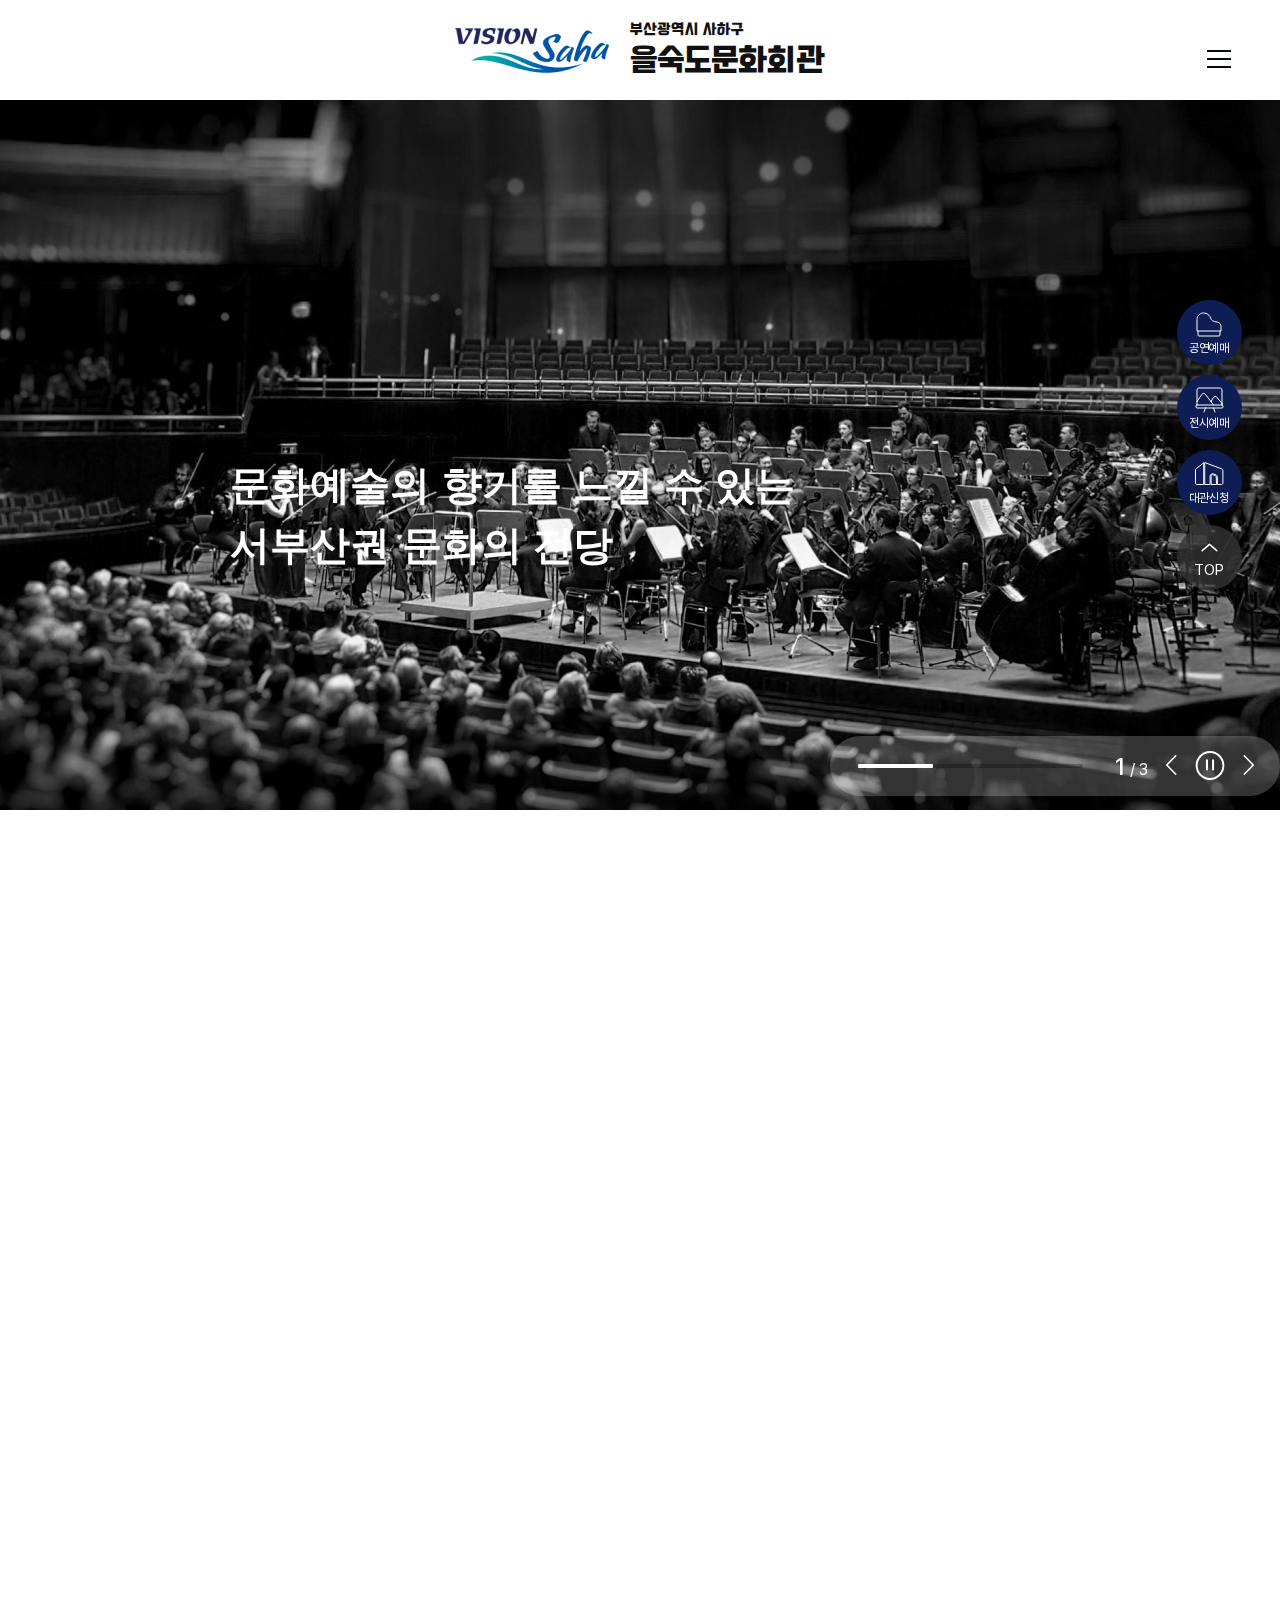
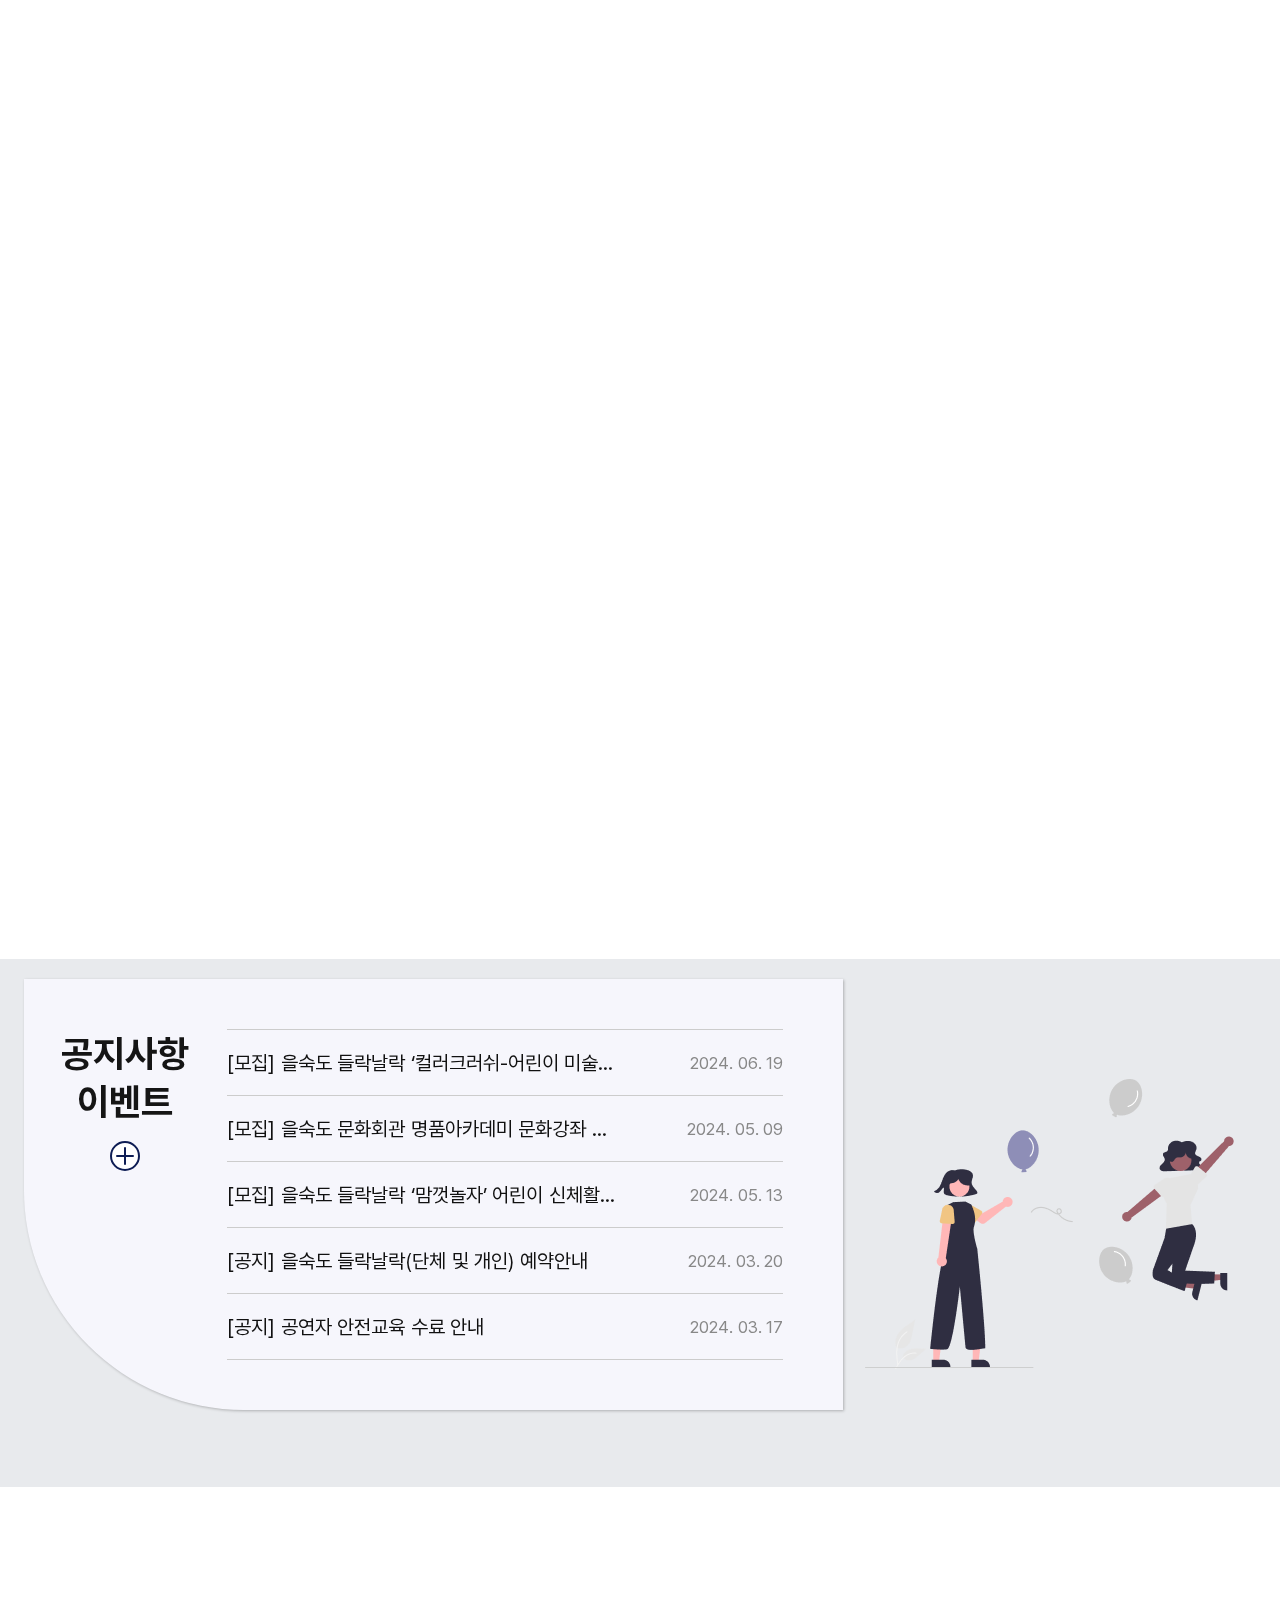
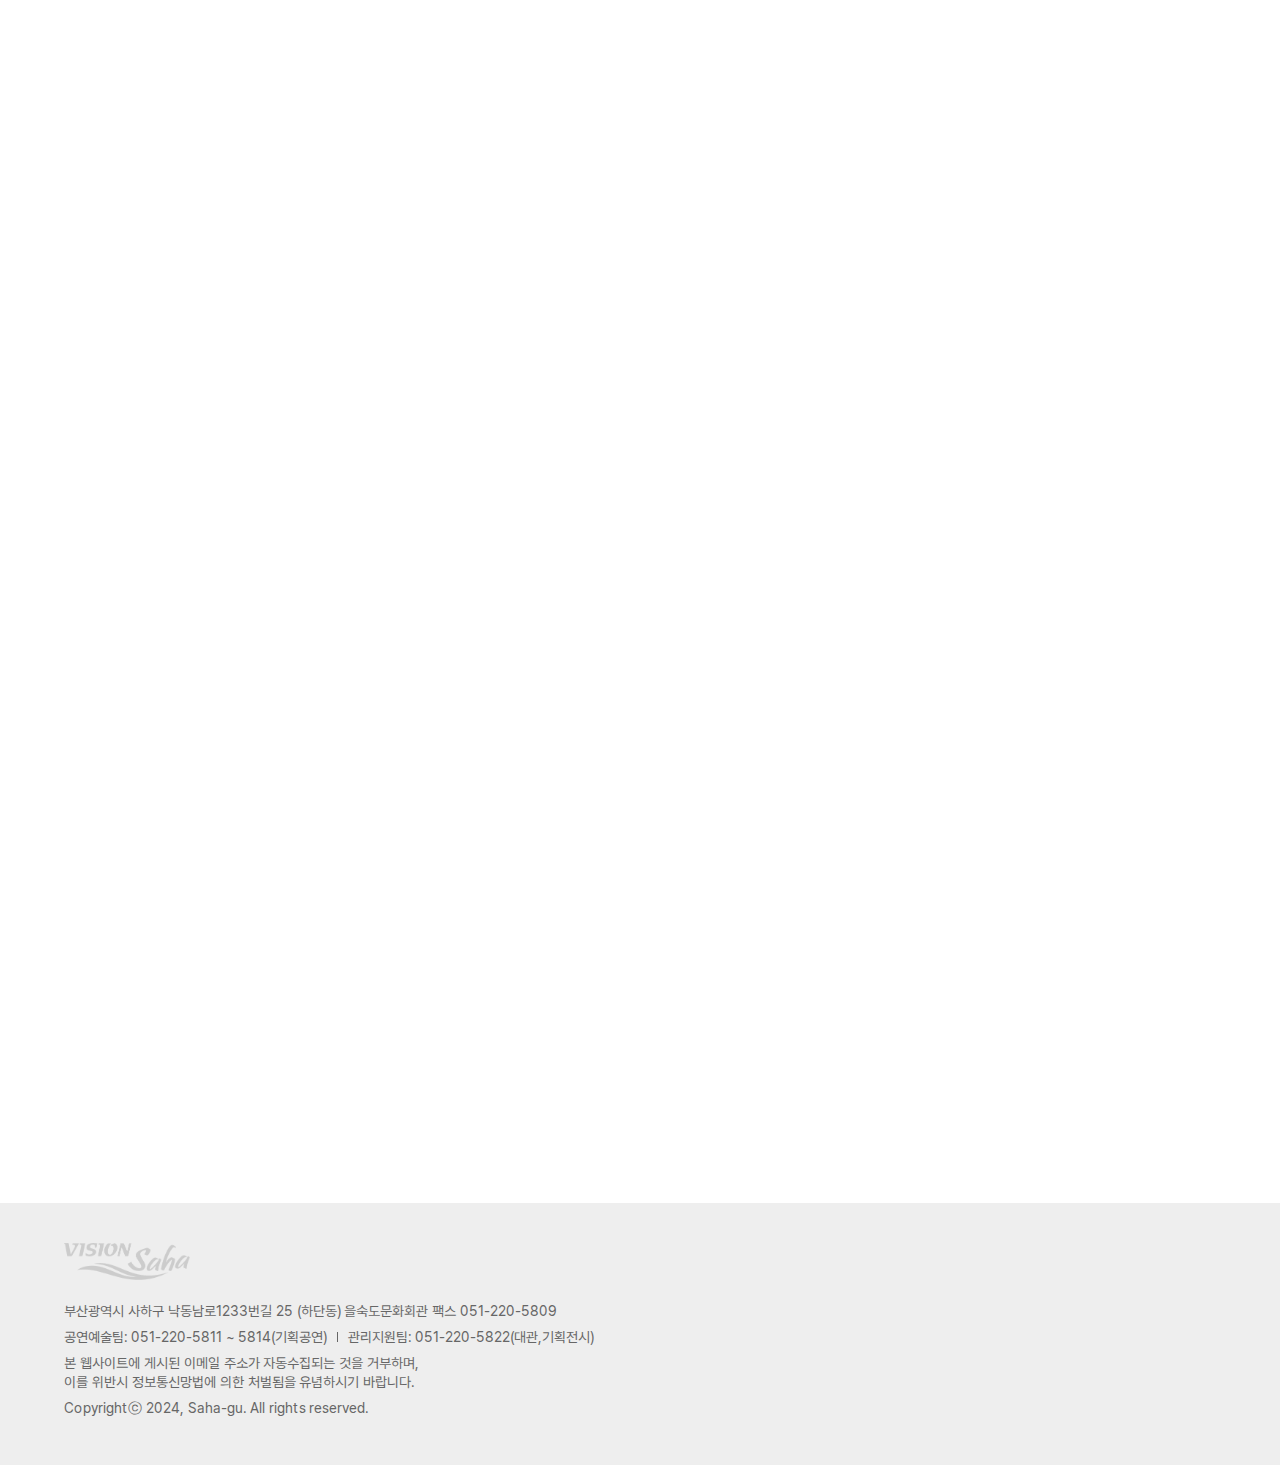
==== commit 714bfef3: "Update index.html" ====
--- a/index.html
+++ b/index.html
@@ -4,7 +4,7 @@
 <head>
   <meta charset="UTF-8">
   <meta name="viewport" content="width=device-width, initial-scale=1.0">
-  <title>Eulsukdo Culture Center</title>
+  <title>을숙도 문화회관</title>
 
   <!-- font -->
   <link rel="stylesheet" href="css/font.css">
@@ -383,7 +383,7 @@
 
 
       <!-- section05 시작 -->
-      <section class="notice" data-aos="fade-up" data-aos-delay="300" data-aos-duration="800">
+      <section class="notice">
         <div class="inner">
           <!-- left -->
           <div class="nt_left">
